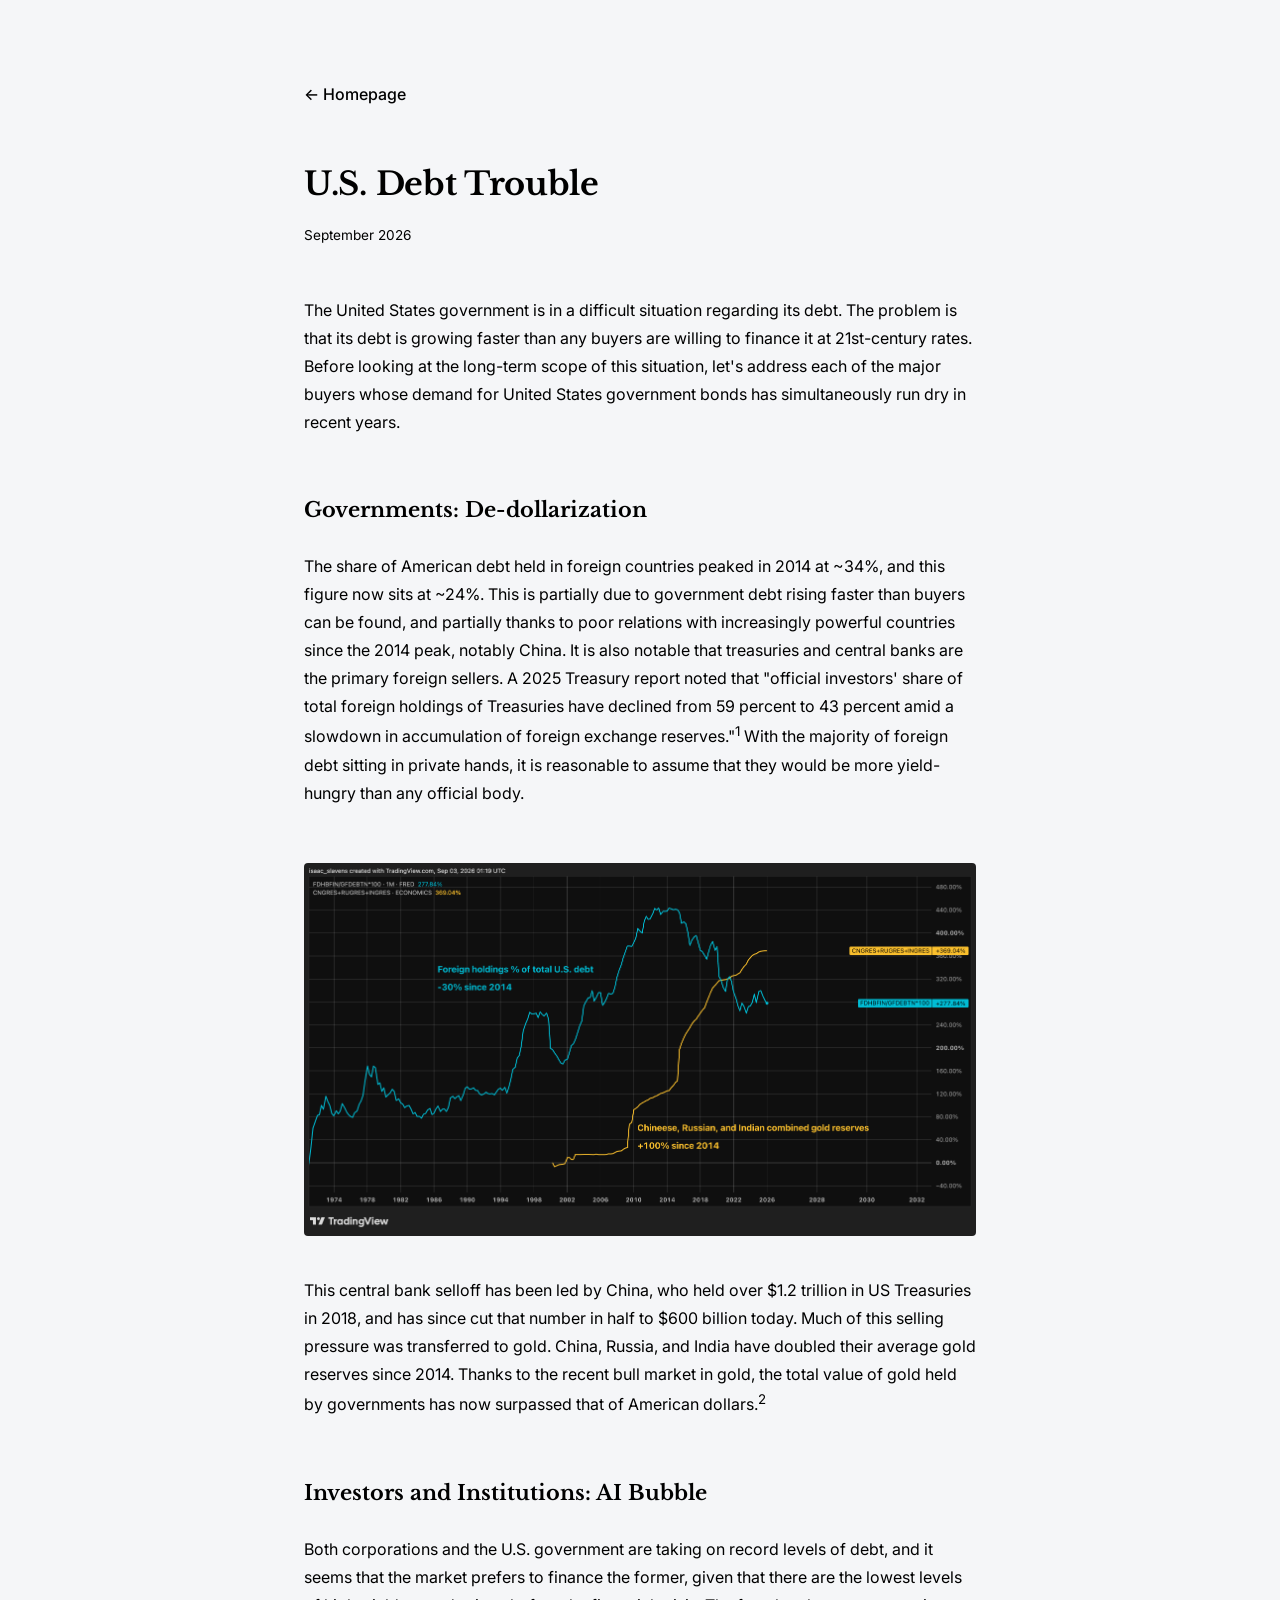
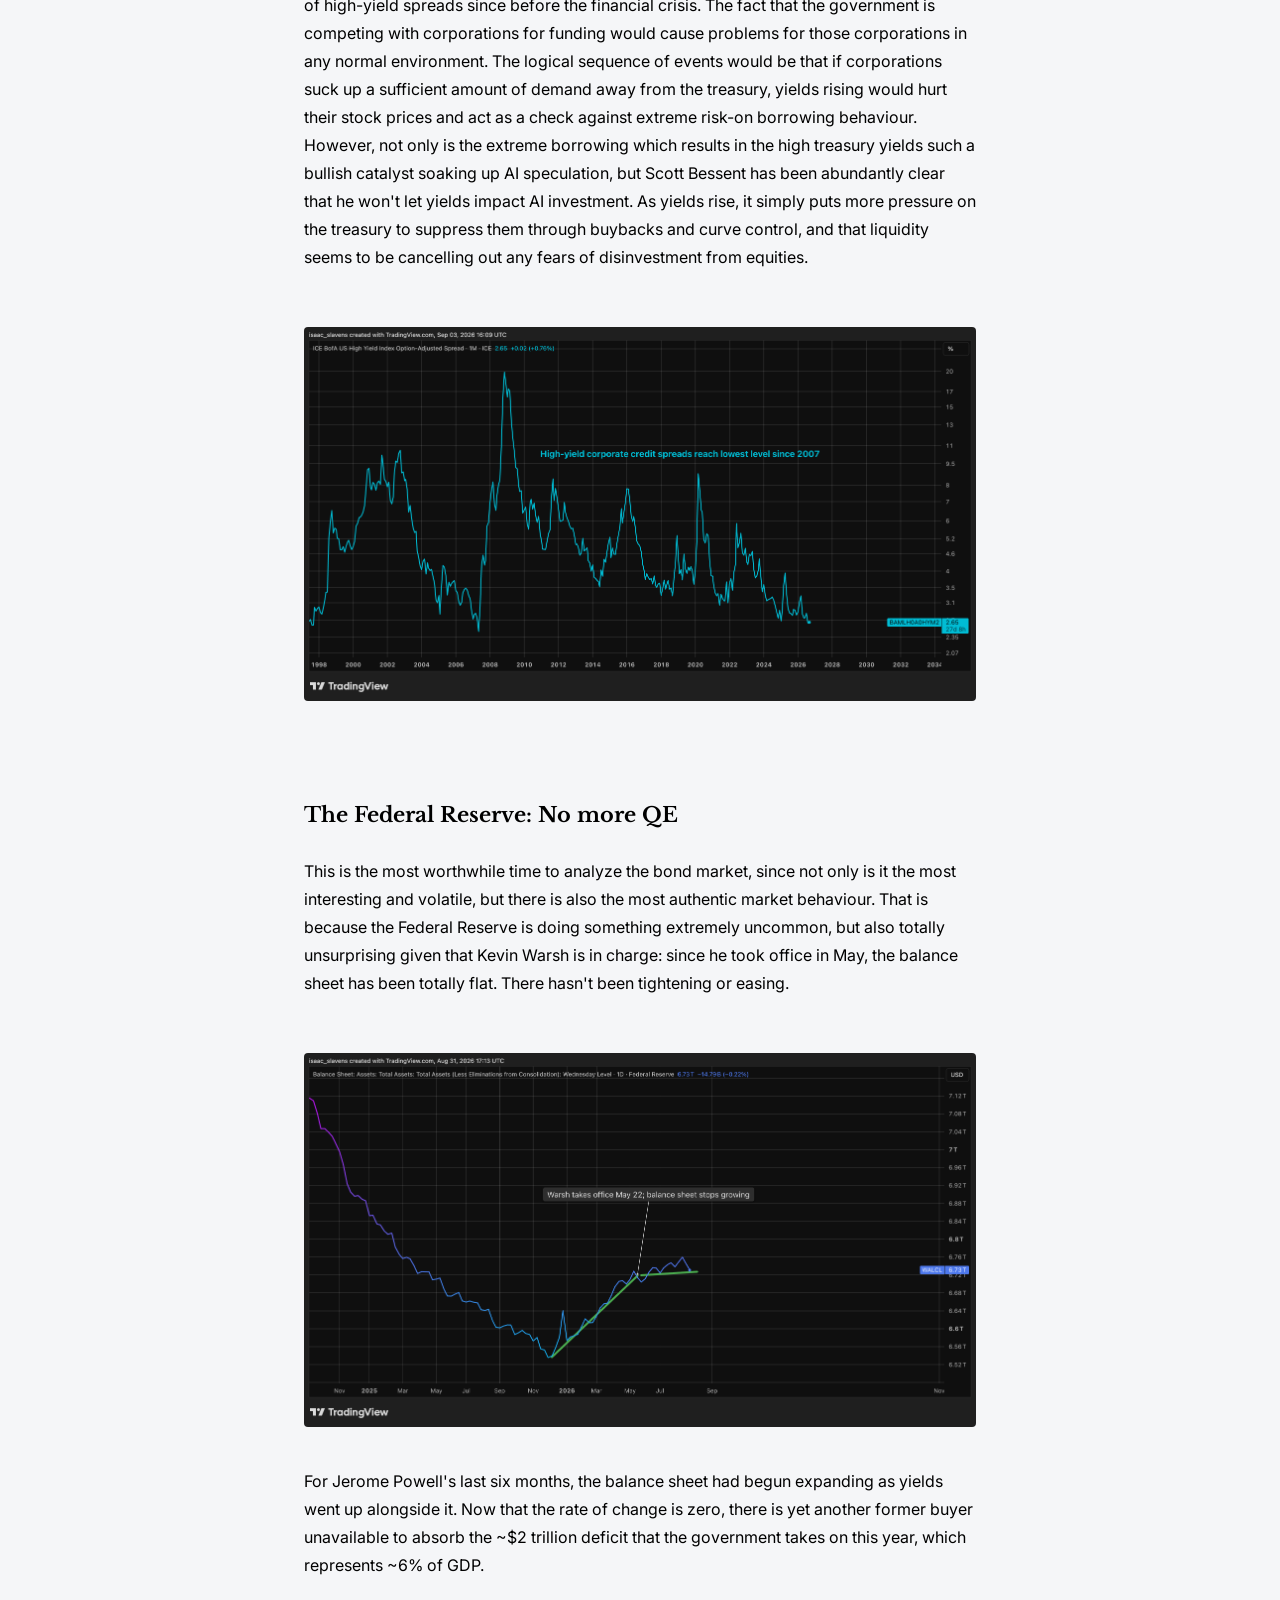
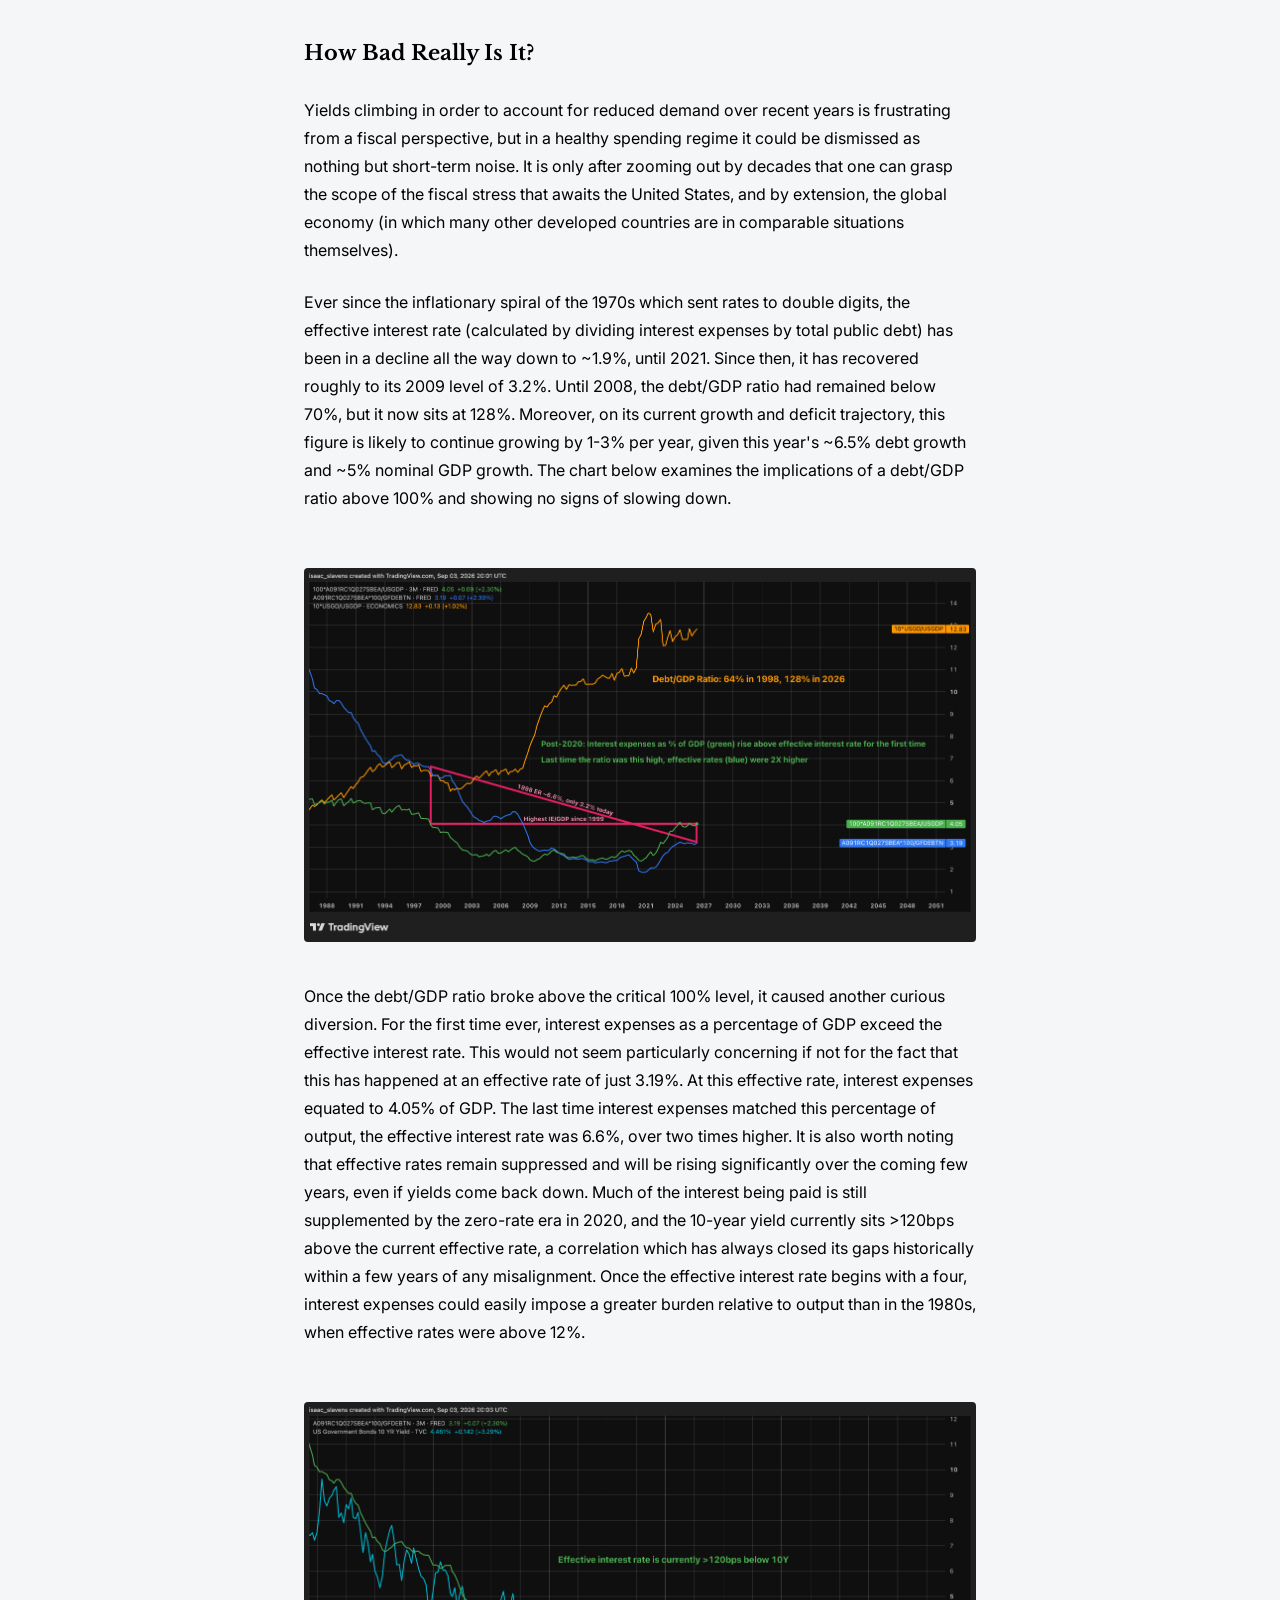
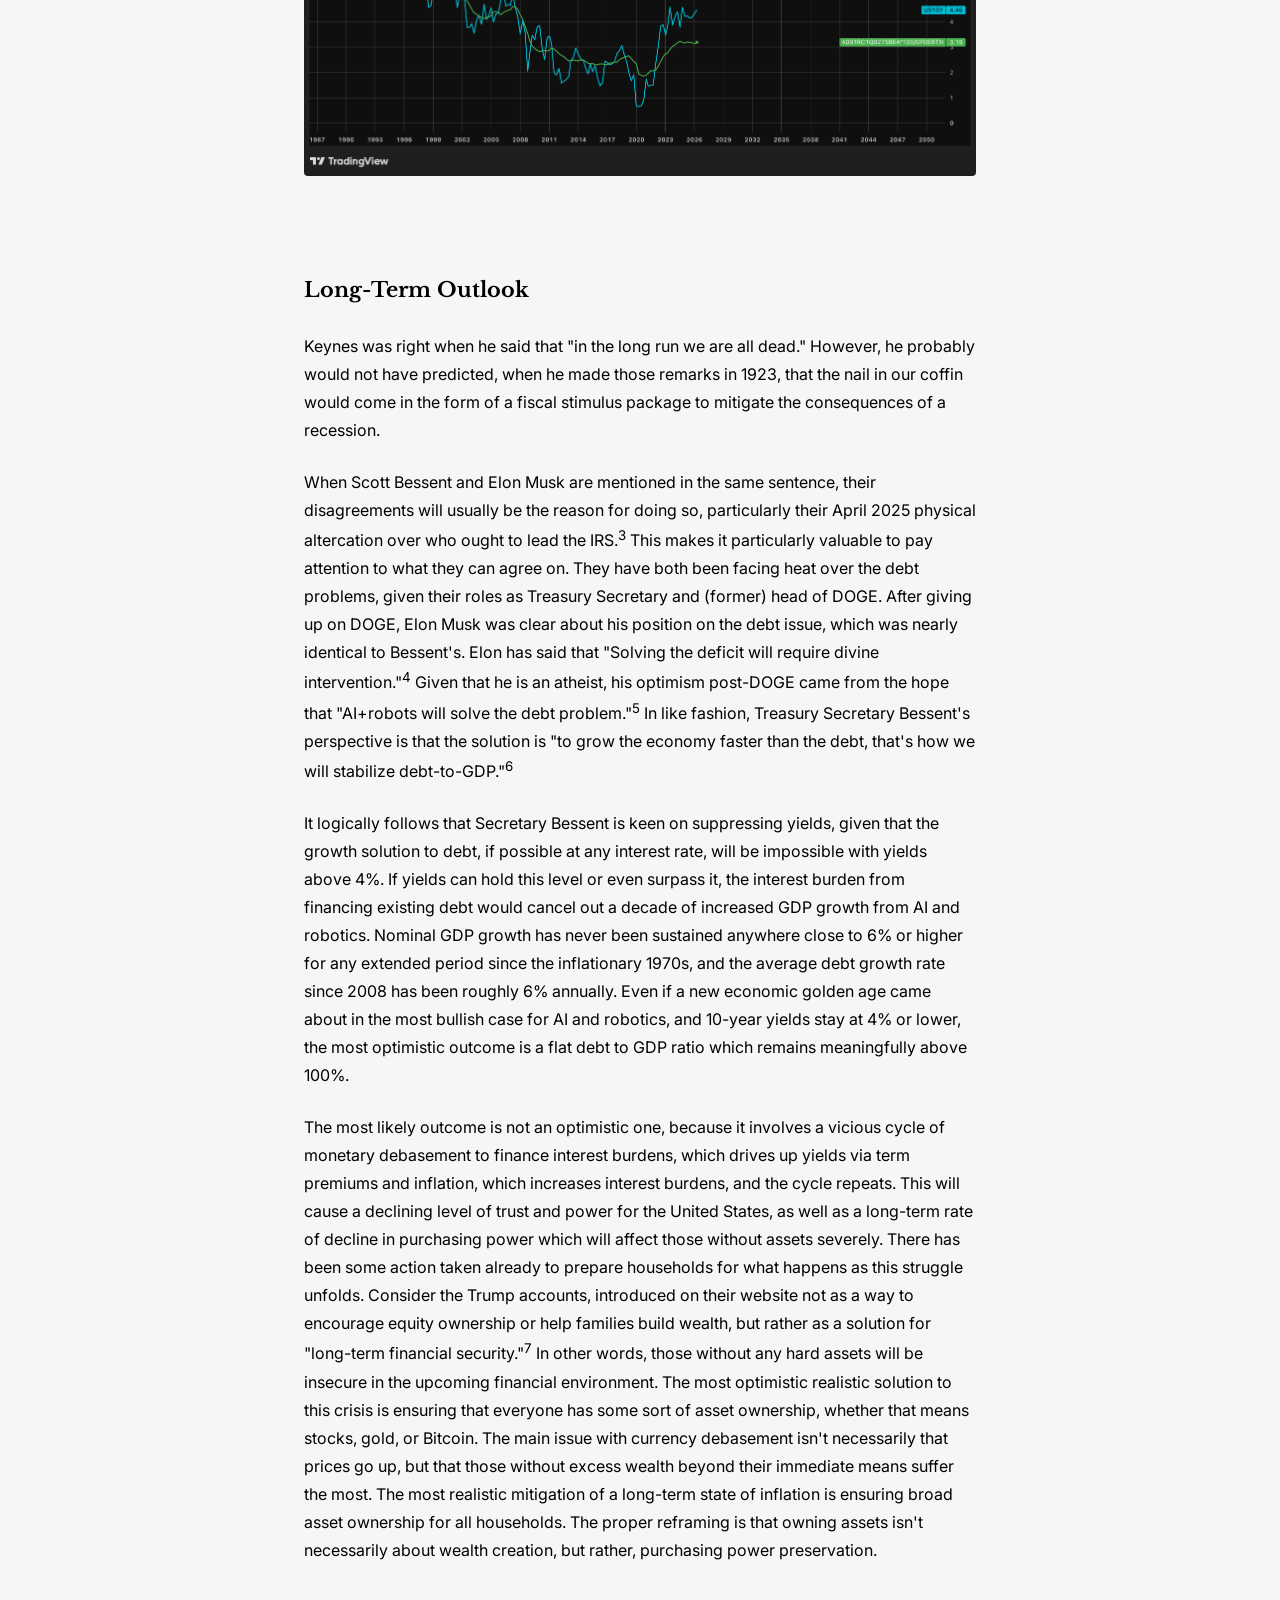
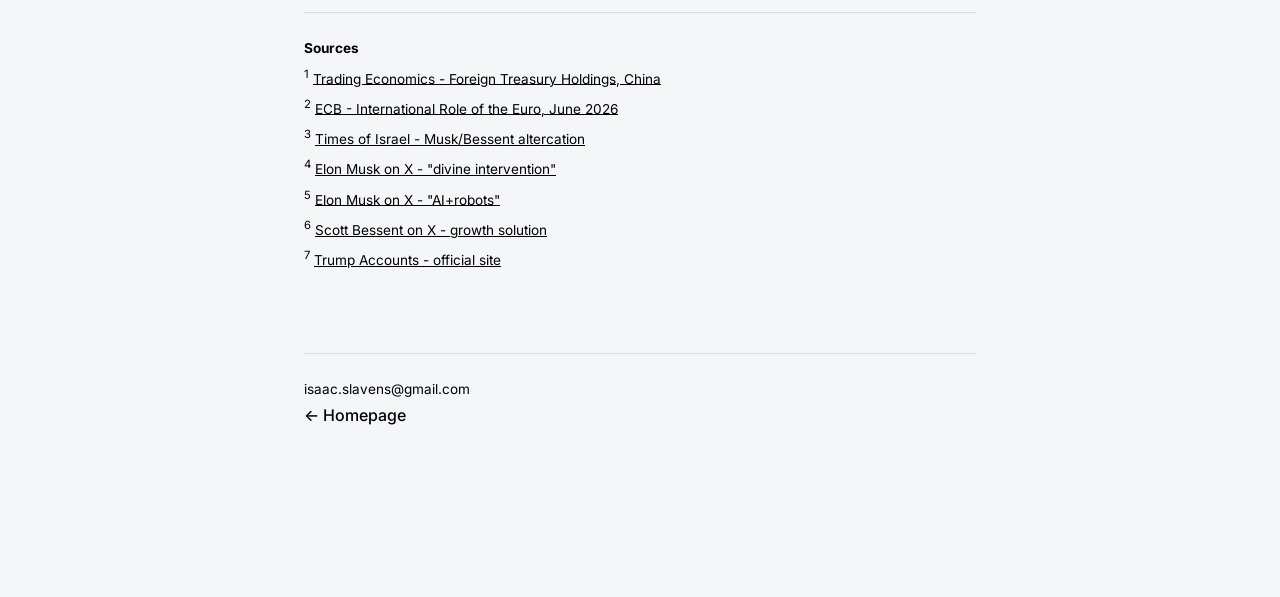
==== americandebt/index.html @ 1587a5c0 "Update index.html" ====
<!DOCTYPE html>
<html lang="en">
<head>
  <link rel="icon" href="data:image/svg+xml,<svg xmlns='http://www.w3.org/2000/svg' viewBox='0 0 100 100'><text y='.9em' font-size='90'>🟠</text></svg>">
  <meta charset="UTF-8">
  <meta name="viewport" content="width=device-width, initial-scale=1.0">
  <title>U.S. Debt Trouble - Isaac Slavens</title>
  <link rel="preconnect" href="https://fonts.googleapis.com">
  <link href="https://fonts.googleapis.com/css2?family=Libre+Baskerville:ital,wght@0,400;0,700;1,400&family=Inter:wght@400;500&display=swap" rel="stylesheet">
  <style>
    * {
      margin: 0;
      padding: 0;
      box-sizing: border-box;
    }

    body {
      font-family: 'Inter', sans-serif;
      background: #f5f6f8;
      color: #000000;
      line-height: 1.75;
      font-size: 16px;
    }

    .container {
      max-width: 720px;
      margin: 0 auto;
      padding: 80px 24px 120px;
    }

.back {
  font-size: 1rem;
  text-decoration: none;
  color: #000000;
  display: inline-block;
  margin-bottom: 48px;
  font-weight: 500;
  
    }

    .back:hover {
      color: #3d5a80;
    }

    h1 {
      font-family: 'Libre Baskerville', serif;
      font-size: 2rem;
      font-weight: 700;
      letter-spacing: -0.3px;
      margin-bottom: 12px;
    }

    .date {
      font-size: 0.85rem;
      margin-bottom: 48px;
    }

    h2 {
      font-family: 'Libre Baskerville', serif;
      font-size: 1.3rem;
      font-weight: 700;
      margin-top: 56px;
      margin-bottom: 24px;
    }

    .content p {
      margin-bottom: 24px;
      font-size: 1rem;
    }

    .content img {
      width: 100%;
      height: auto;
      border-radius: 4px;
      margin: 32px 0;
    }

    .sources {
      margin-top: 48px;
      padding-top: 24px;
      border-top: 1px solid #dcdce0;
      font-size: 0.85rem;
    }

    .sources p {
      margin-bottom: 4px;
    }

    .sources a {
      color: #000000;
      text-decoration: underline;
      word-break: break-all;
    }

    .sources a:hover {
      color: #3d5a80;
    }

    footer {
      margin-top: 80px;
      padding-top: 24px;
      border-top: 1px solid #dcdce0;
      font-size: 0.85rem;
    }

    @media (max-width: 640px) {
      h1 {
        font-size: 1.6rem;
      }
    }
  </style>
</head>
<body>
  <div class="container">

<a href="../" class="back">&larr; Homepage</a>
    
    <h1>U.S. Debt Trouble</h1>
    <p class="date">September 2026</p>

    <div class="content">

      <p>
        The United States government is in a difficult situation regarding its debt. The problem is that its debt is growing faster than any buyers are willing to finance it at 21st-century rates. Before looking at the long-term scope of this situation, let's address each of the major buyers whose demand for United States government bonds has simultaneously run dry in recent years.
      </p>

      <h2>Governments: De-dollarization</h2>

      <p>
        The share of American debt held in foreign countries peaked in 2014 at ~34%, and this figure now sits at ~24%. This is partially due to government debt rising faster than buyers can be found, and partially thanks to poor relations with increasingly powerful countries since the 2014 peak, notably China. It is also notable that treasuries and central banks are the primary foreign sellers. A 2025 Treasury report noted that "official investors' share of total foreign holdings of Treasuries have declined from 59 percent to 43 percent amid a slowdown in accumulation of foreign exchange reserves."<sup>1</sup> With the majority of foreign debt sitting in private hands, it is reasonable to assume that they would be more yield-hungry than any official body.
      </p>

      <img src="foreign.png" alt="Foreign holdings of U.S. Treasury securities">

      <p>
        This central bank selloff has been led by China, who held over $1.2 trillion in US Treasuries in 2018, and has since cut that number in half to $600 billion today. Much of this selling pressure was transferred to gold. China, Russia, and India have doubled their average gold reserves since 2014. Thanks to the recent bull market in gold, the total value of gold held by governments has now surpassed that of American dollars.<sup>2</sup>
      </p>

      <h2>Investors and Institutions: AI Bubble</h2>

      <p>
        Both corporations and the U.S. government are taking on record levels of debt, and it seems that the market prefers to finance the former, given that there are the lowest levels of high-yield spreads since before the financial crisis. The fact that the government is competing with corporations for funding would cause problems for those corporations in any normal environment. The logical sequence of events would be that if corporations suck up a sufficient amount of demand away from the treasury, yields rising would hurt their stock prices and act as a check against extreme risk-on borrowing behaviour. However, not only is the extreme borrowing which results in the high treasury yields such a bullish catalyst soaking up AI speculation, but Scott Bessent has been abundantly clear that he won't let yields impact AI investment. As yields rise, it simply puts more pressure on the treasury to suppress them through buybacks and curve control, and that liquidity seems to be cancelling out any fears of disinvestment from equities.
      </p>

      <img src="spreads.png" alt="High-yield credit spreads">

      <h2>The Federal Reserve: No more QE</h2>

      <p>
        This is the most worthwhile time to analyze the bond market, since not only is it the most interesting and volatile, but there is also the most authentic market behaviour. That is because the Federal Reserve is doing something extremely uncommon, but also totally unsurprising given that Kevin Warsh is in charge: since he took office in May, the balance sheet has been totally flat. There hasn't been tightening or easing.
      </p>

      <img src="balance_sheet.png" alt="Federal Reserve balance sheet">

      <p>
        For Jerome Powell's last six months, the balance sheet had begun expanding as yields went up alongside it. Now that the rate of change is zero, there is yet another former buyer unavailable to absorb the ~$2 trillion deficit that the government takes on this year, which represents ~6% of GDP.
      </p>

      <h2>How Bad Really Is It?</h2>

      <p>
        Yields climbing in order to account for reduced demand over recent years is frustrating from a fiscal perspective, but in a healthy spending regime it could be dismissed as nothing but short-term noise. It is only after zooming out by decades that one can grasp the scope of the fiscal stress that awaits the United States, and by extension, the global economy (in which many other developed countries are in comparable situations themselves).
      </p>

      <p>
        Ever since the inflationary spiral of the 1970s which sent rates to double digits, the effective interest rate (calculated by dividing interest expenses by total public debt) has been in a decline all the way down to ~1.9%, until 2021. Since then, it has recovered roughly to its 2009 level of 3.2%. Until 2008, the debt/GDP ratio had remained below 70%, but it now sits at 128%. Moreover, on its current growth and deficit trajectory, this figure is likely to continue growing by 1-3% per year, given this year's ~6.5% debt growth and ~5% nominal GDP growth. The chart below examines the implications of a debt/GDP ratio above 100% and showing no signs of slowing down.
      </p>

      <img src="major1.png" alt="Debt-to-GDP ratio and interest expense dynamics">

      <p>
        Once the debt/GDP ratio broke above the critical 100% level, it caused another curious diversion. For the first time ever, interest expenses as a percentage of GDP exceed the effective interest rate. This would not seem particularly concerning if not for the fact that this has happened at an effective rate of just 3.19%. At this effective rate, interest expenses equated to 4.05% of GDP. The last time interest expenses matched this percentage of output, the effective interest rate was 6.6%, over two times higher. It is also worth noting that effective rates remain suppressed and will be rising significantly over the coming few years, even if yields come back down. Much of the interest being paid is still supplemented by the zero-rate era in 2020, and the 10-year yield currently sits >120bps above the current effective rate, a correlation which has always closed its gaps historically within a few years of any misalignment. Once the effective interest rate begins with a four, interest expenses could easily impose a greater burden relative to output than in the 1980s, when effective rates were above 12%.
      </p>

      <img src="10y.png" alt="10-year yield vs effective interest rate">

      <h2>Long-Term Outlook</h2>

      <p>
        Keynes was right when he said that "in the long run we are all dead." However, he probably would not have predicted, when he made those remarks in 1923, that the nail in our coffin would come in the form of a fiscal stimulus package to mitigate the consequences of a recession.
      </p>

      <p>
        When Scott Bessent and Elon Musk are mentioned in the same sentence, their disagreements will usually be the reason for doing so, particularly their April 2025 physical altercation over who ought to lead the IRS.<sup>3</sup> This makes it particularly valuable to pay attention to what they can agree on. They have both been facing heat over the debt problems, given their roles as Treasury Secretary and (former) head of DOGE. After giving up on DOGE, Elon Musk was clear about his position on the debt issue, which was nearly identical to Bessent's. Elon has said that "Solving the deficit will require divine intervention."<sup>4</sup> Given that he is an atheist, his optimism post-DOGE came from the hope that "AI+robots will solve the debt problem."<sup>5</sup> In like fashion, Treasury Secretary Bessent's perspective is that the solution is "to grow the economy faster than the debt, that's how we will stabilize debt-to-GDP."<sup>6</sup>
      </p>

      <p>
        It logically follows that Secretary Bessent is keen on suppressing yields, given that the growth solution to debt, if possible at any interest rate, will be impossible with yields above 4%. If yields can hold this level or even surpass it, the interest burden from financing existing debt would cancel out a decade of increased GDP growth from AI and robotics. Nominal GDP growth has never been sustained anywhere close to 6% or higher for any extended period since the inflationary 1970s, and the average debt growth rate since 2008 has been roughly 6% annually. Even if a new economic golden age came about in the most bullish case for AI and robotics, and 10-year yields stay at 4% or lower, the most optimistic outcome is a flat debt to GDP ratio which remains meaningfully above 100%.
      </p>

      <p>
        The most likely outcome is not an optimistic one, because it involves a vicious cycle of monetary debasement to finance interest burdens, which drives up yields via term premiums and inflation, which increases interest burdens, and the cycle repeats. This will cause a declining level of trust and power for the United States, as well as a long-term rate of decline in purchasing power which will affect those without assets severely. There has been some action taken already to prepare households for what happens as this struggle unfolds. Consider the Trump accounts, introduced on their website not as a way to encourage equity ownership or help families build wealth, but rather as a solution for "long-term financial security."<sup>7</sup> In other words, those without any hard assets will be insecure in the upcoming financial environment. The most optimistic realistic solution to this crisis is ensuring that everyone has some sort of asset ownership, whether that means stocks, gold, or Bitcoin. The main issue with currency debasement isn't necessarily that prices go up, but that those without excess wealth beyond their immediate means suffer the most. The most realistic mitigation of a long-term state of inflation is ensuring broad asset ownership for all households. The proper reframing is that owning assets isn't necessarily about wealth creation, but rather, purchasing power preservation.
      </p>

    </div>

    <div class="sources">
      <p><strong>Sources</strong></p>
      <p><sup>1</sup> <a target="_blank" href="https://tradingeconomics.com/united-states/foreign-treasury-holdings-china">Trading Economics - Foreign Treasury Holdings, China</a></p>
      <p><sup>2</sup> <a target="_blank" href="https://www.ecb.europa.eu/press/other-publications/ire/html/ecb.ire202606.en.html">ECB - International Role of the Euro, June 2026</a></p>
      <p><sup>3</sup> <a target="_blank" href="https://www.timesofisrael.com/musk-brawled-with-us-treasury-secretary-shoved-him-like-a-rugby-player-report/">Times of Israel - Musk/Bessent altercation</a></p>
      <p><sup>4</sup> <a target="_blank" href="https://x.com/elonmusk/status/1931426856634605978">Elon Musk on X - "divine intervention"</a></p>
      <p><sup>5</sup> <a target="_blank" href="https://x.com/elonmusk/status/2094131100188561508">Elon Musk on X - "AI+robots"</a></p>
      <p><sup>6</sup> <a target="_blank" href="https://x.com/SecScottBessent/status/1924110227168690298">Scott Bessent on X - growth solution</a></p>
      <p><sup>7</sup> <a target="_blank" href="https://trumpaccounts.gov/">Trump Accounts - official site</a></p>
    </div>


    <footer>
      isaac.slavens@gmail.com
            </p>
                  <a href="../" class="back">&larr; Homepage</a>
    </footer>
    


  </div>
</body>
</html>
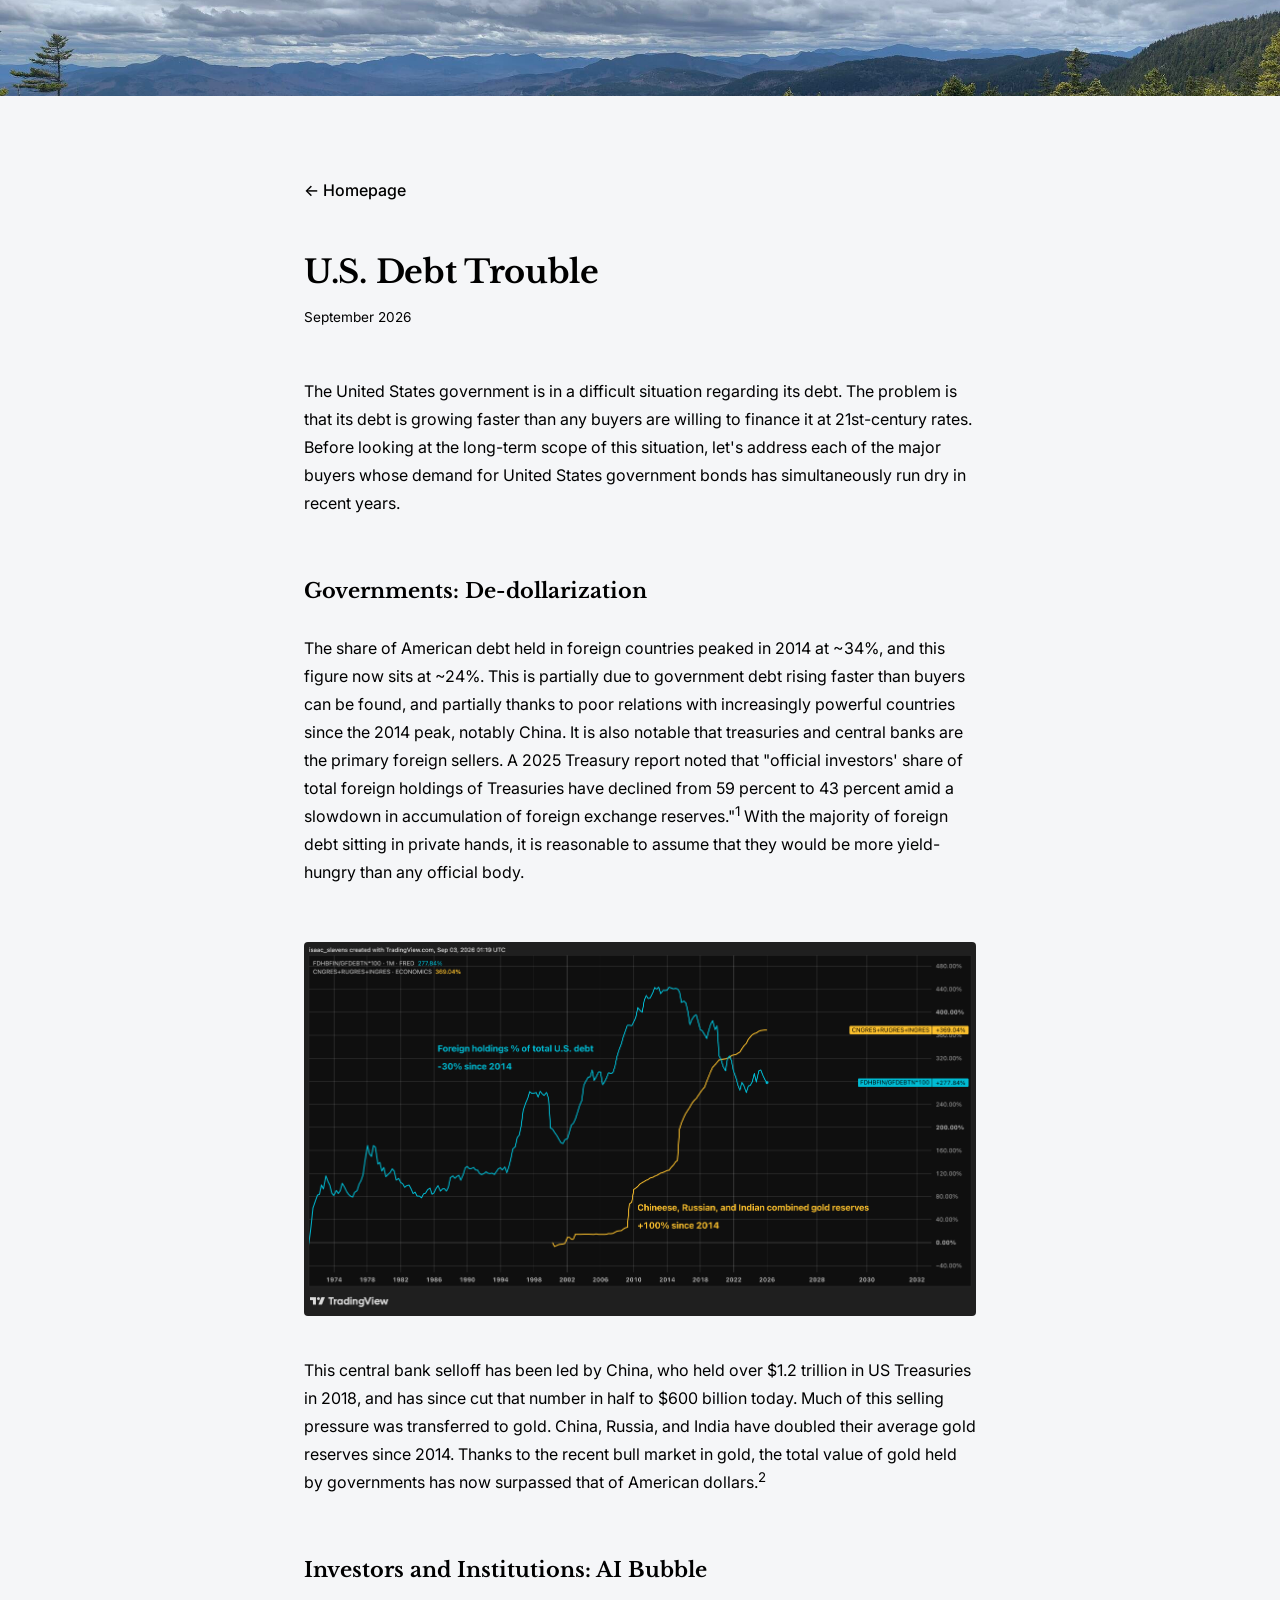
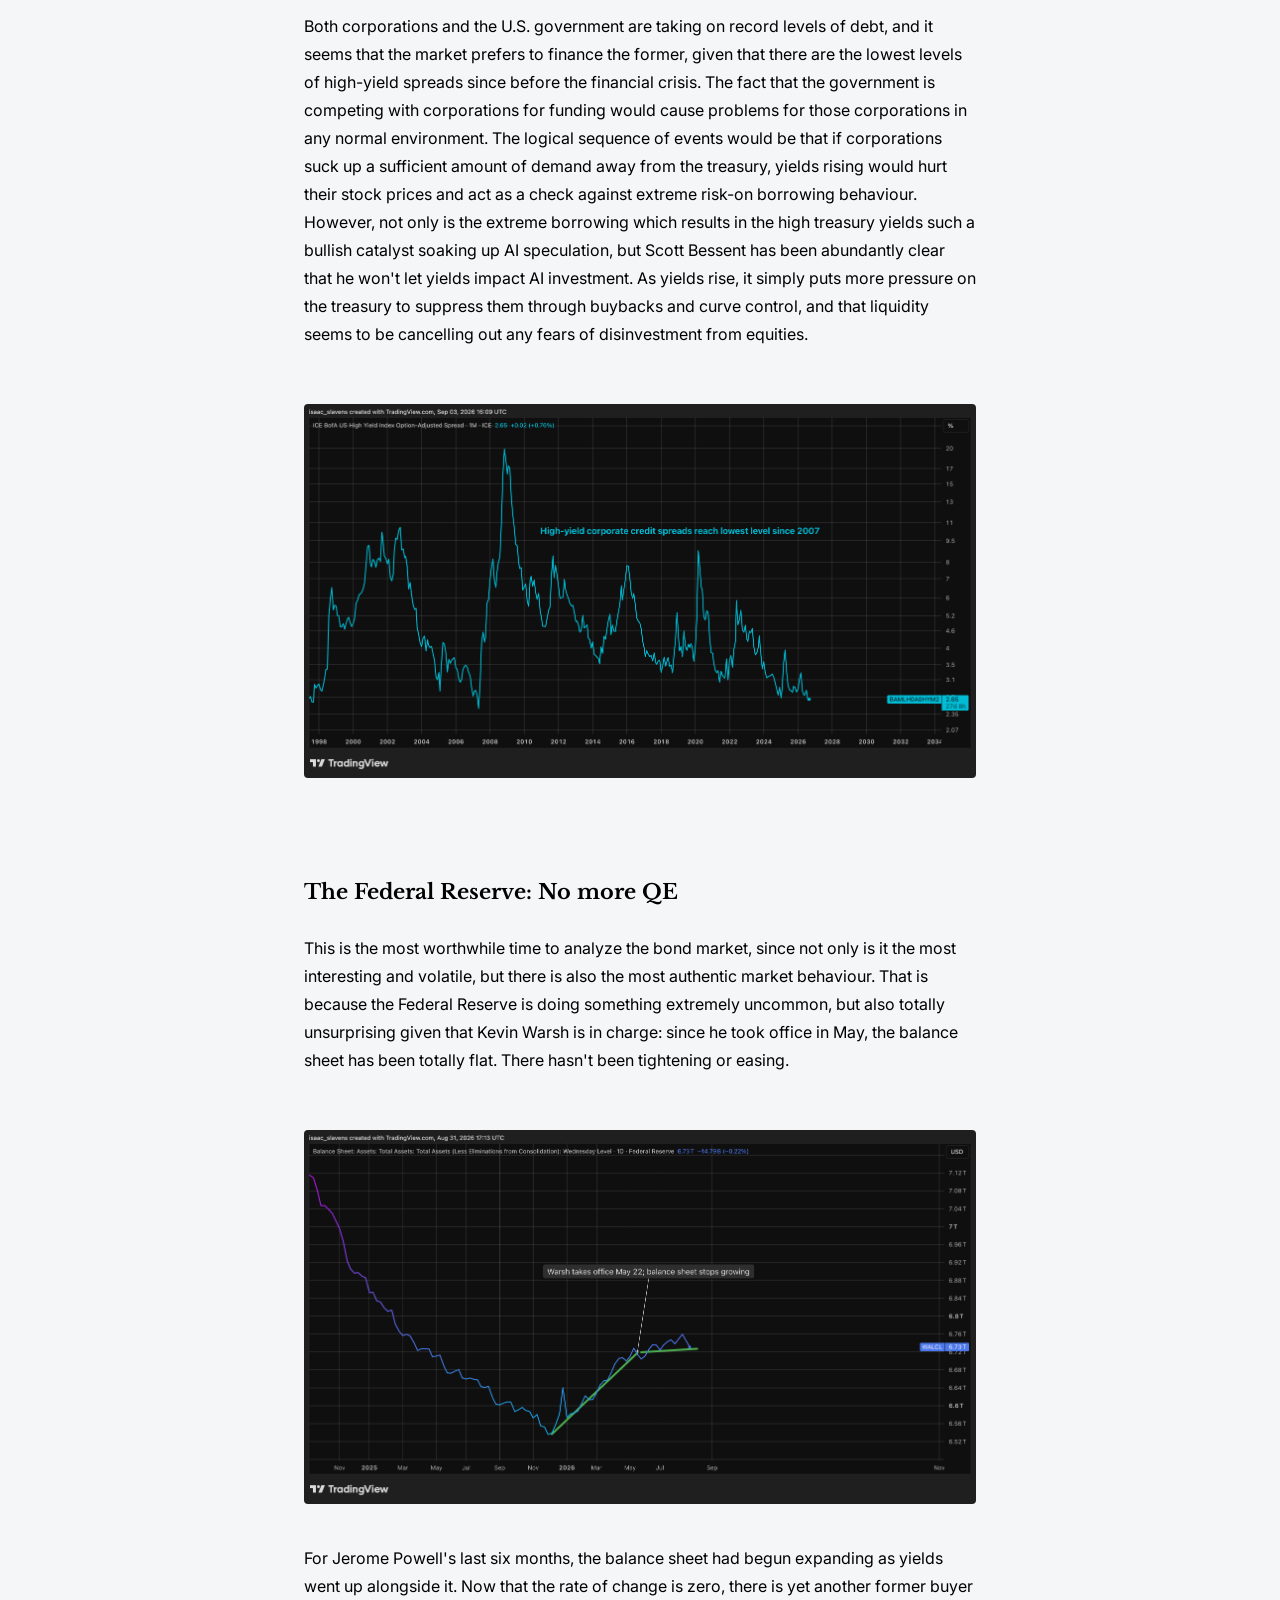
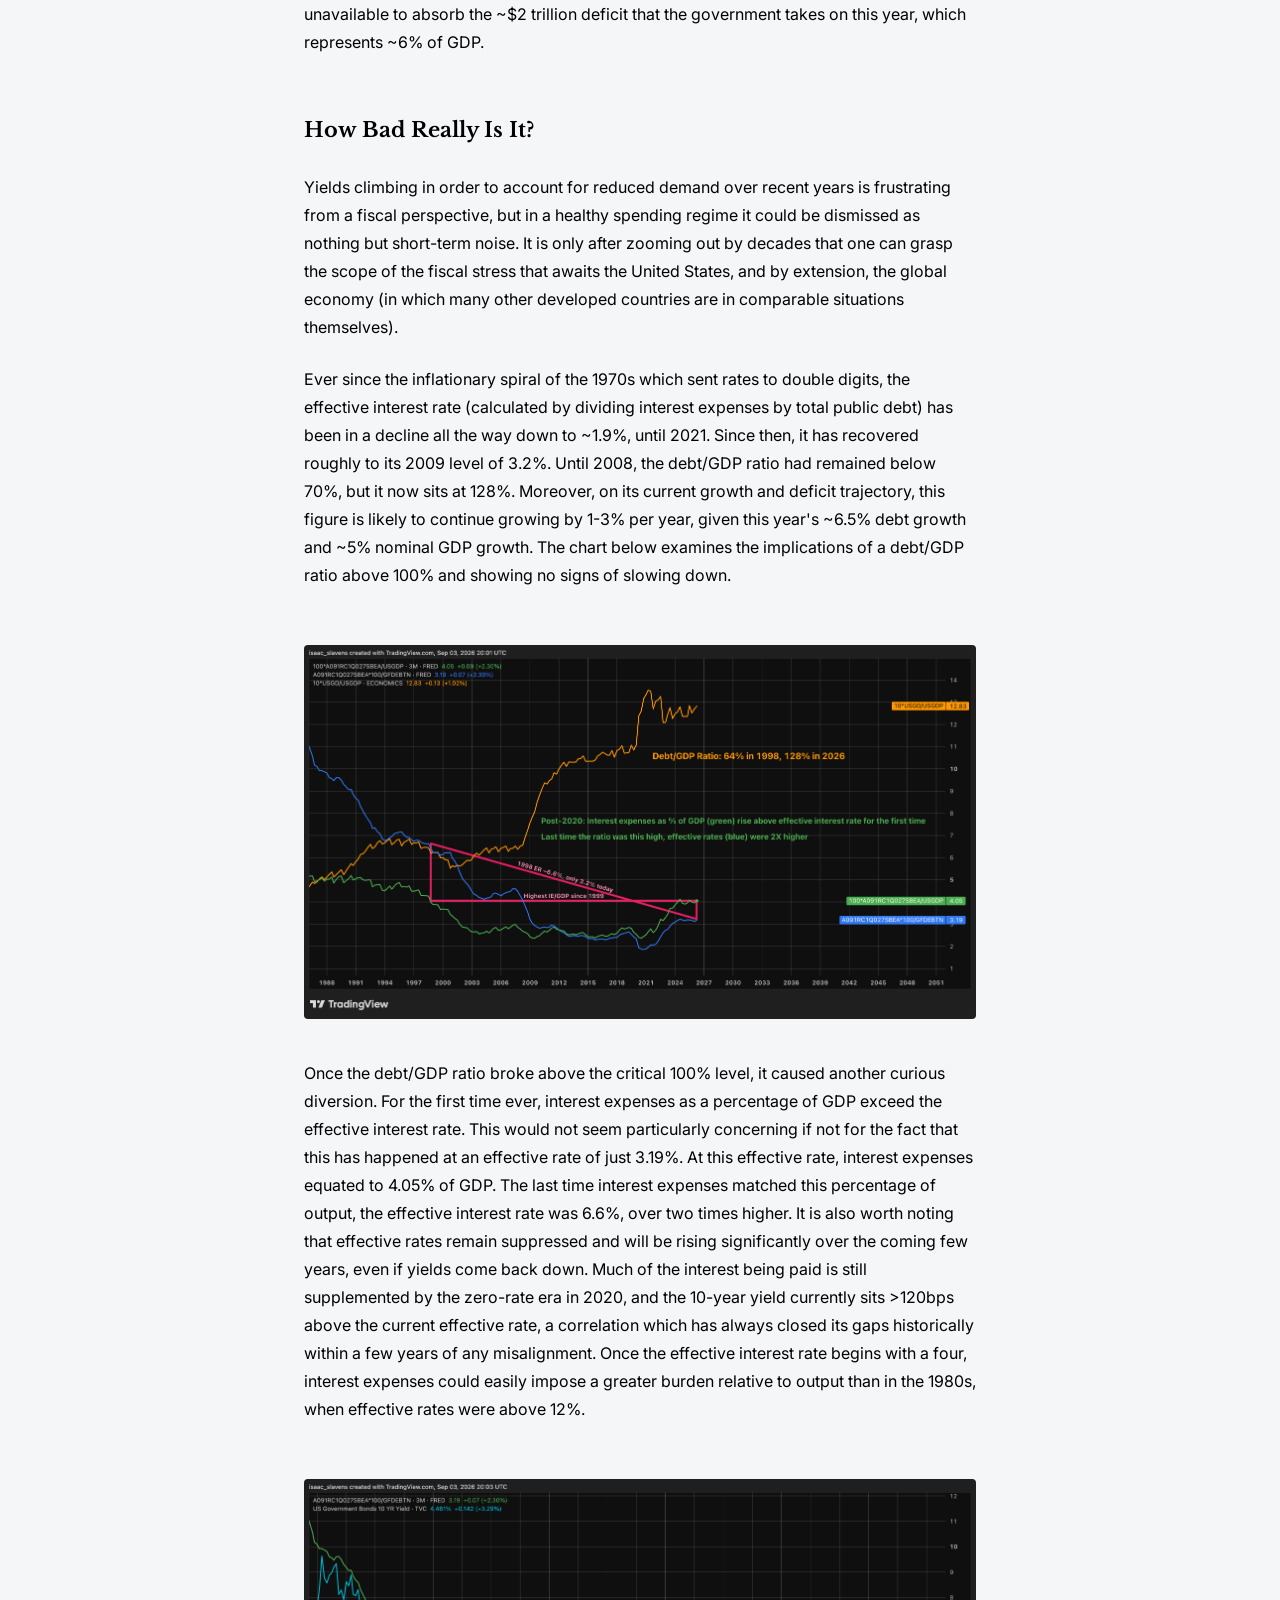
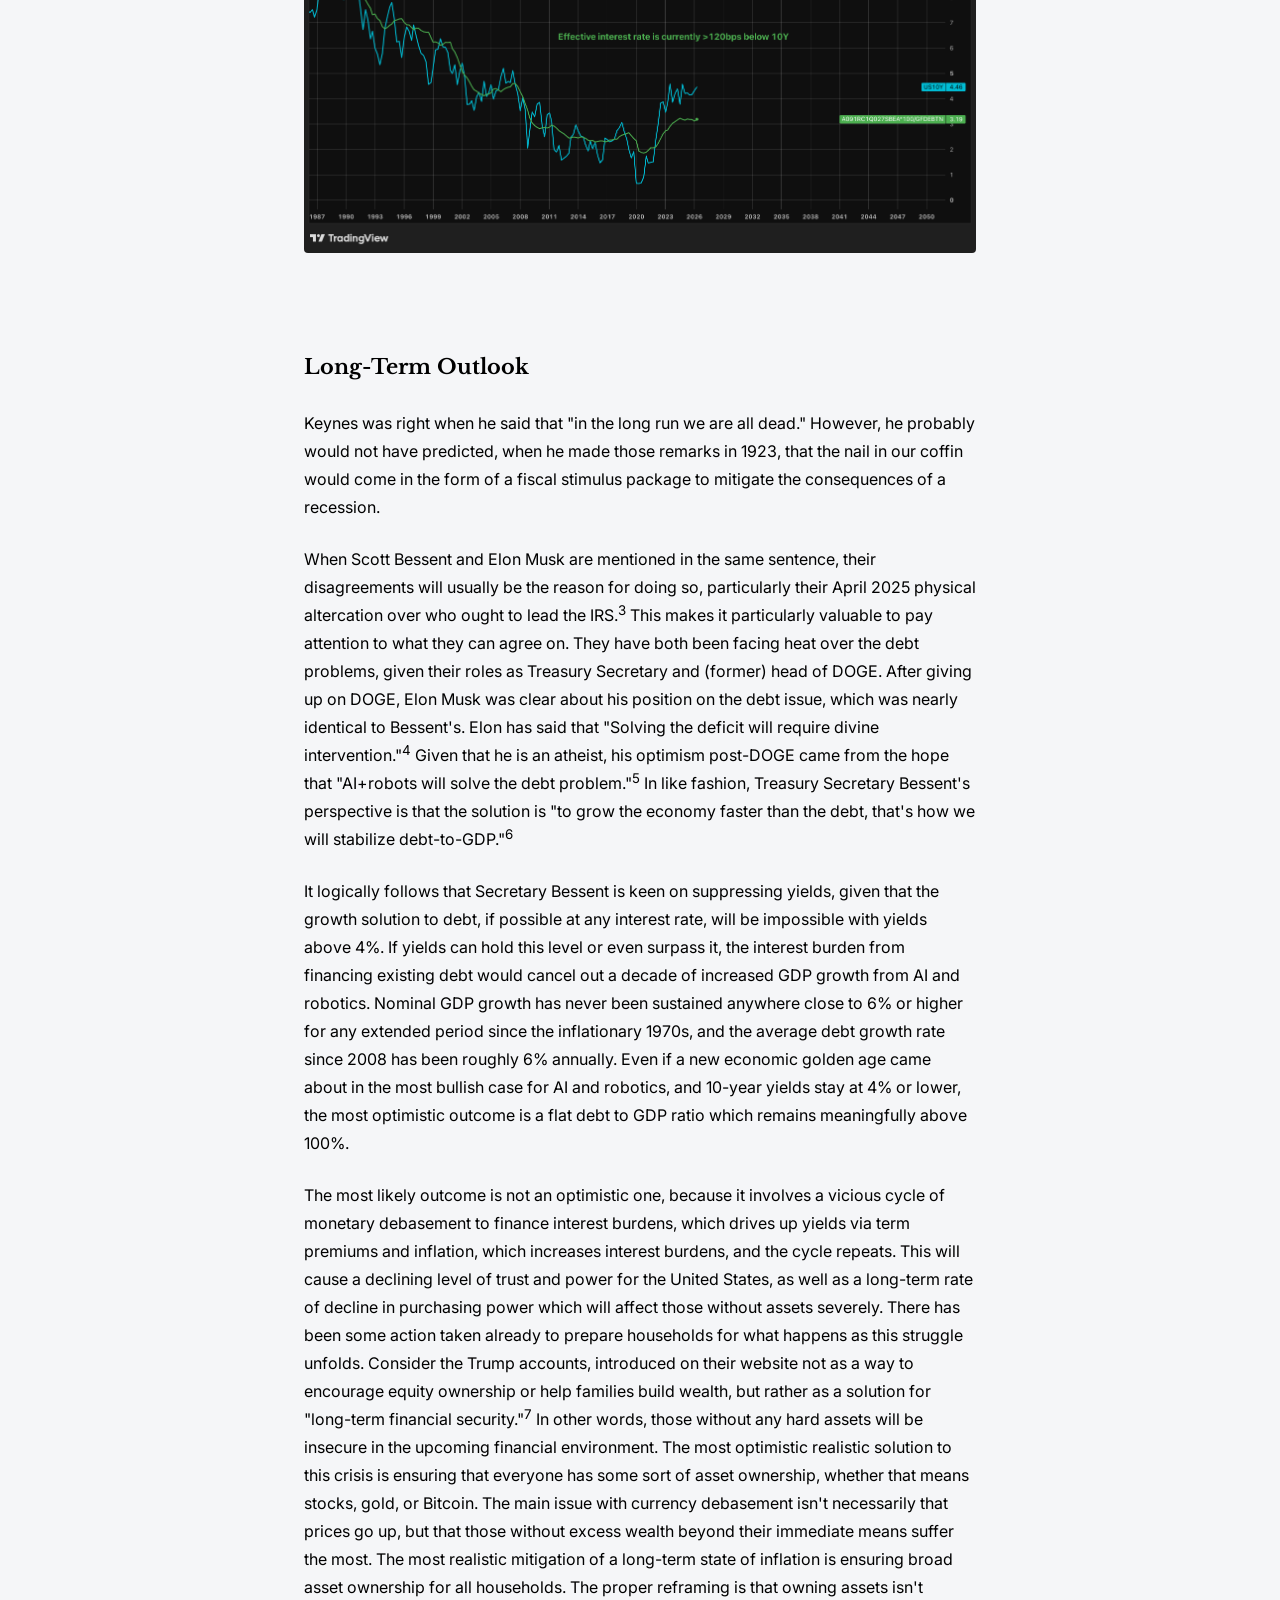
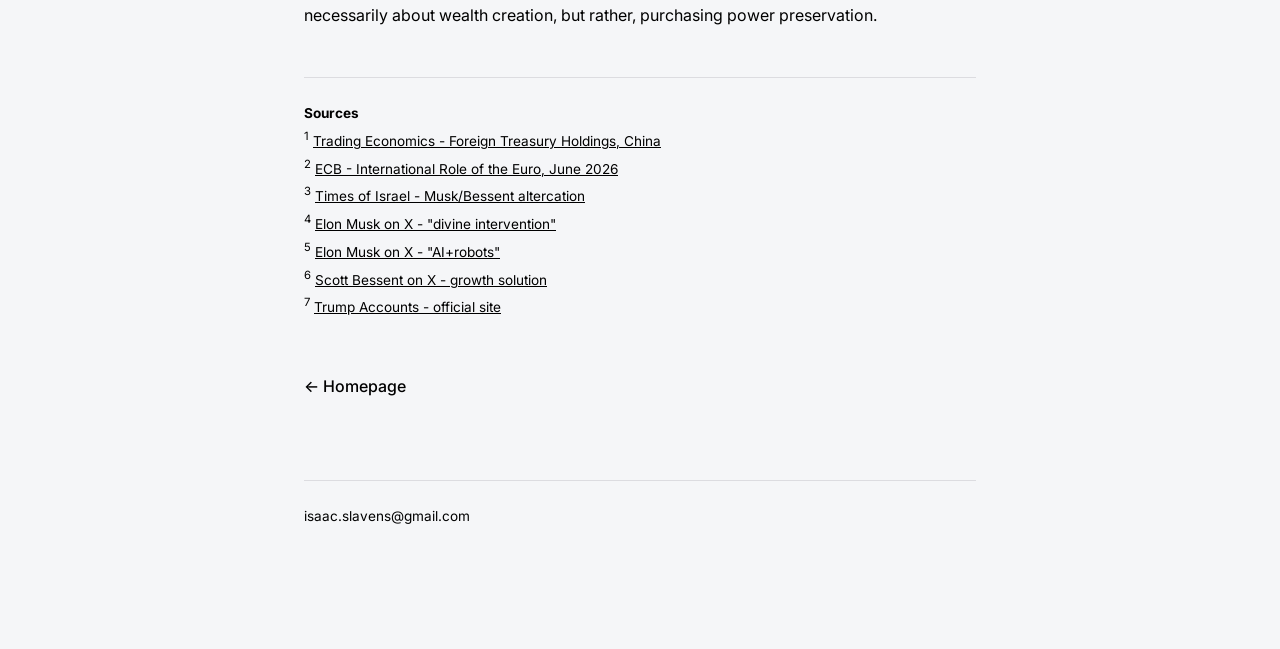
==== commit 58f8541a: "Site cleanup: shared article styles, smaller images, link previews, footnote links - Move duplicated" ====
--- a/americandebt/index.html
+++ b/americandebt/index.html
@@ -5,112 +5,21 @@
   <meta charset="UTF-8">
   <meta name="viewport" content="width=device-width, initial-scale=1.0">
   <title>U.S. Debt Trouble - Isaac Slavens</title>
+  <meta name="description" content="The United States government is in a difficult situation regarding its debt. The problem is that its debt is growing faster than any buyers are willing to finance it at 21st-century rates.">
+  <meta property="og:type" content="article">
+  <meta property="og:site_name" content="Isaac Slavens">
+  <meta property="og:title" content="U.S. Debt Trouble">
+  <meta property="og:description" content="The United States government is in a difficult situation regarding its debt. The problem is that its debt is growing faster than any buyers are willing to finance it at 21st-century rates.">
+  <meta property="og:url" content="https://isaacslavens.com/americandebt/">
+  <meta property="og:image" content="https://isaacslavens.com/americandebt/foreign.png">
+  <meta name="twitter:card" content="summary_large_image">
   <link rel="preconnect" href="https://fonts.googleapis.com">
+  <link rel="preconnect" href="https://fonts.gstatic.com" crossorigin>
   <link href="https://fonts.googleapis.com/css2?family=Libre+Baskerville:ital,wght@0,400;0,700;1,400&family=Inter:wght@400;500&display=swap" rel="stylesheet">
-  <style>
-    * {
-      margin: 0;
-      padding: 0;
-      box-sizing: border-box;
-    }
-
-    body {
-      font-family: 'Inter', sans-serif;
-      background: #f5f6f8;
-      color: #000000;
-      line-height: 1.75;
-      font-size: 16px;
-    }
-
-    .container {
-      max-width: 720px;
-      margin: 0 auto;
-      padding: 80px 24px 120px;
-    }
-
-.back {
-  font-size: 1rem;
-  text-decoration: none;
-  color: #000000;
-  display: inline-block;
-  margin-bottom: 48px;
-  font-weight: 500;
-  
-    }
-
-    .back:hover {
-      color: #3d5a80;
-    }
-
-    h1 {
-      font-family: 'Libre Baskerville', serif;
-      font-size: 2rem;
-      font-weight: 700;
-      letter-spacing: -0.3px;
-      margin-bottom: 12px;
-    }
-
-    .date {
-      font-size: 0.85rem;
-      margin-bottom: 48px;
-    }
-
-    h2 {
-      font-family: 'Libre Baskerville', serif;
-      font-size: 1.3rem;
-      font-weight: 700;
-      margin-top: 56px;
-      margin-bottom: 24px;
-    }
-
-    .content p {
-      margin-bottom: 24px;
-      font-size: 1rem;
-    }
-
-    .content img {
-      width: 100%;
-      height: auto;
-      border-radius: 4px;
-      margin: 32px 0;
-    }
-
-    .sources {
-      margin-top: 48px;
-      padding-top: 24px;
-      border-top: 1px solid #dcdce0;
-      font-size: 0.85rem;
-    }
-
-    .sources p {
-      margin-bottom: 4px;
-    }
-
-    .sources a {
-      color: #000000;
-      text-decoration: underline;
-      word-break: break-all;
-    }
-
-    .sources a:hover {
-      color: #3d5a80;
-    }
-
-    footer {
-      margin-top: 80px;
-      padding-top: 24px;
-      border-top: 1px solid #dcdce0;
-      font-size: 0.85rem;
-    }
-
-    @media (max-width: 640px) {
-      h1 {
-        font-size: 1.6rem;
-      }
-    }
-  </style>
+  <link rel="stylesheet" href="../article.css">
 </head>
 <body>
+  <img src="../header.jpg" class="header-strip" alt="">
   <div class="container">
 
 <a href="../" class="back">&larr; Homepage</a>
@@ -127,13 +36,13 @@
       <h2>Governments: De-dollarization</h2>
 
       <p>
-        The share of American debt held in foreign countries peaked in 2014 at ~34%, and this figure now sits at ~24%. This is partially due to government debt rising faster than buyers can be found, and partially thanks to poor relations with increasingly powerful countries since the 2014 peak, notably China. It is also notable that treasuries and central banks are the primary foreign sellers. A 2025 Treasury report noted that "official investors' share of total foreign holdings of Treasuries have declined from 59 percent to 43 percent amid a slowdown in accumulation of foreign exchange reserves."<sup>1</sup> With the majority of foreign debt sitting in private hands, it is reasonable to assume that they would be more yield-hungry than any official body.
+        The share of American debt held in foreign countries peaked in 2014 at ~34%, and this figure now sits at ~24%. This is partially due to government debt rising faster than buyers can be found, and partially thanks to poor relations with increasingly powerful countries since the 2014 peak, notably China. It is also notable that treasuries and central banks are the primary foreign sellers. A 2025 Treasury report noted that "official investors' share of total foreign holdings of Treasuries have declined from 59 percent to 43 percent amid a slowdown in accumulation of foreign exchange reserves."<sup><a href="#source-1" id="ref-1">1</a></sup> With the majority of foreign debt sitting in private hands, it is reasonable to assume that they would be more yield-hungry than any official body.
       </p>
 
-      <img src="foreign.png" alt="Foreign holdings of U.S. Treasury securities">
+      <img width="2710" height="1508" loading="lazy" decoding="async" src="foreign.png" alt="Foreign holdings of U.S. Treasury securities">
 
       <p>
-        This central bank selloff has been led by China, who held over $1.2 trillion in US Treasuries in 2018, and has since cut that number in half to $600 billion today. Much of this selling pressure was transferred to gold. China, Russia, and India have doubled their average gold reserves since 2014. Thanks to the recent bull market in gold, the total value of gold held by governments has now surpassed that of American dollars.<sup>2</sup>
+        This central bank selloff has been led by China, who held over $1.2 trillion in US Treasuries in 2018, and has since cut that number in half to $600 billion today. Much of this selling pressure was transferred to gold. China, Russia, and India have doubled their average gold reserves since 2014. Thanks to the recent bull market in gold, the total value of gold held by governments has now surpassed that of American dollars.<sup><a href="#source-2" id="ref-2">2</a></sup>
       </p>
 
       <h2>Investors and Institutions: AI Bubble</h2>
@@ -142,7 +51,7 @@
         Both corporations and the U.S. government are taking on record levels of debt, and it seems that the market prefers to finance the former, given that there are the lowest levels of high-yield spreads since before the financial crisis. The fact that the government is competing with corporations for funding would cause problems for those corporations in any normal environment. The logical sequence of events would be that if corporations suck up a sufficient amount of demand away from the treasury, yields rising would hurt their stock prices and act as a check against extreme risk-on borrowing behaviour. However, not only is the extreme borrowing which results in the high treasury yields such a bullish catalyst soaking up AI speculation, but Scott Bessent has been abundantly clear that he won't let yields impact AI investment. As yields rise, it simply puts more pressure on the treasury to suppress them through buybacks and curve control, and that liquidity seems to be cancelling out any fears of disinvestment from equities.
       </p>
 
-      <img src="spreads.png" alt="High-yield credit spreads">
+      <img width="2710" height="1508" loading="lazy" decoding="async" src="spreads.png" alt="High-yield credit spreads">
 
       <h2>The Federal Reserve: No more QE</h2>
 
@@ -150,7 +59,7 @@
         This is the most worthwhile time to analyze the bond market, since not only is it the most interesting and volatile, but there is also the most authentic market behaviour. That is because the Federal Reserve is doing something extremely uncommon, but also totally unsurprising given that Kevin Warsh is in charge: since he took office in May, the balance sheet has been totally flat. There hasn't been tightening or easing.
       </p>
 
-      <img src="balance_sheet.png" alt="Federal Reserve balance sheet">
+      <img width="2710" height="1508" loading="lazy" decoding="async" src="balance_sheet.png" alt="Federal Reserve balance sheet">
 
       <p>
         For Jerome Powell's last six months, the balance sheet had begun expanding as yields went up alongside it. Now that the rate of change is zero, there is yet another former buyer unavailable to absorb the ~$2 trillion deficit that the government takes on this year, which represents ~6% of GDP.
@@ -166,13 +75,13 @@
         Ever since the inflationary spiral of the 1970s which sent rates to double digits, the effective interest rate (calculated by dividing interest expenses by total public debt) has been in a decline all the way down to ~1.9%, until 2021. Since then, it has recovered roughly to its 2009 level of 3.2%. Until 2008, the debt/GDP ratio had remained below 70%, but it now sits at 128%. Moreover, on its current growth and deficit trajectory, this figure is likely to continue growing by 1-3% per year, given this year's ~6.5% debt growth and ~5% nominal GDP growth. The chart below examines the implications of a debt/GDP ratio above 100% and showing no signs of slowing down.
       </p>
 
-      <img src="major1.png" alt="Debt-to-GDP ratio and interest expense dynamics">
+      <img width="2710" height="1508" loading="lazy" decoding="async" src="major1.png" alt="Debt-to-GDP ratio and interest expense dynamics">
 
       <p>
         Once the debt/GDP ratio broke above the critical 100% level, it caused another curious diversion. For the first time ever, interest expenses as a percentage of GDP exceed the effective interest rate. This would not seem particularly concerning if not for the fact that this has happened at an effective rate of just 3.19%. At this effective rate, interest expenses equated to 4.05% of GDP. The last time interest expenses matched this percentage of output, the effective interest rate was 6.6%, over two times higher. It is also worth noting that effective rates remain suppressed and will be rising significantly over the coming few years, even if yields come back down. Much of the interest being paid is still supplemented by the zero-rate era in 2020, and the 10-year yield currently sits >120bps above the current effective rate, a correlation which has always closed its gaps historically within a few years of any misalignment. Once the effective interest rate begins with a four, interest expenses could easily impose a greater burden relative to output than in the 1980s, when effective rates were above 12%.
       </p>
 
-      <img src="10y.png" alt="10-year yield vs effective interest rate">
+      <img width="2710" height="1508" loading="lazy" decoding="async" src="10y.png" alt="10-year yield vs effective interest rate">
 
       <h2>Long-Term Outlook</h2>
 
@@ -181,7 +90,7 @@
       </p>
 
       <p>
-        When Scott Bessent and Elon Musk are mentioned in the same sentence, their disagreements will usually be the reason for doing so, particularly their April 2025 physical altercation over who ought to lead the IRS.<sup>3</sup> This makes it particularly valuable to pay attention to what they can agree on. They have both been facing heat over the debt problems, given their roles as Treasury Secretary and (former) head of DOGE. After giving up on DOGE, Elon Musk was clear about his position on the debt issue, which was nearly identical to Bessent's. Elon has said that "Solving the deficit will require divine intervention."<sup>4</sup> Given that he is an atheist, his optimism post-DOGE came from the hope that "AI+robots will solve the debt problem."<sup>5</sup> In like fashion, Treasury Secretary Bessent's perspective is that the solution is "to grow the economy faster than the debt, that's how we will stabilize debt-to-GDP."<sup>6</sup>
+        When Scott Bessent and Elon Musk are mentioned in the same sentence, their disagreements will usually be the reason for doing so, particularly their April 2025 physical altercation over who ought to lead the IRS.<sup><a href="#source-3" id="ref-3">3</a></sup> This makes it particularly valuable to pay attention to what they can agree on. They have both been facing heat over the debt problems, given their roles as Treasury Secretary and (former) head of DOGE. After giving up on DOGE, Elon Musk was clear about his position on the debt issue, which was nearly identical to Bessent's. Elon has said that "Solving the deficit will require divine intervention."<sup><a href="#source-4" id="ref-4">4</a></sup> Given that he is an atheist, his optimism post-DOGE came from the hope that "AI+robots will solve the debt problem."<sup><a href="#source-5" id="ref-5">5</a></sup> In like fashion, Treasury Secretary Bessent's perspective is that the solution is "to grow the economy faster than the debt, that's how we will stabilize debt-to-GDP."<sup><a href="#source-6" id="ref-6">6</a></sup>
       </p>
 
       <p>
@@ -189,27 +98,27 @@
       </p>
 
       <p>
-        The most likely outcome is not an optimistic one, because it involves a vicious cycle of monetary debasement to finance interest burdens, which drives up yields via term premiums and inflation, which increases interest burdens, and the cycle repeats. This will cause a declining level of trust and power for the United States, as well as a long-term rate of decline in purchasing power which will affect those without assets severely. There has been some action taken already to prepare households for what happens as this struggle unfolds. Consider the Trump accounts, introduced on their website not as a way to encourage equity ownership or help families build wealth, but rather as a solution for "long-term financial security."<sup>7</sup> In other words, those without any hard assets will be insecure in the upcoming financial environment. The most optimistic realistic solution to this crisis is ensuring that everyone has some sort of asset ownership, whether that means stocks, gold, or Bitcoin. The main issue with currency debasement isn't necessarily that prices go up, but that those without excess wealth beyond their immediate means suffer the most. The most realistic mitigation of a long-term state of inflation is ensuring broad asset ownership for all households. The proper reframing is that owning assets isn't necessarily about wealth creation, but rather, purchasing power preservation.
+        The most likely outcome is not an optimistic one, because it involves a vicious cycle of monetary debasement to finance interest burdens, which drives up yields via term premiums and inflation, which increases interest burdens, and the cycle repeats. This will cause a declining level of trust and power for the United States, as well as a long-term rate of decline in purchasing power which will affect those without assets severely. There has been some action taken already to prepare households for what happens as this struggle unfolds. Consider the Trump accounts, introduced on their website not as a way to encourage equity ownership or help families build wealth, but rather as a solution for "long-term financial security."<sup><a href="#source-7" id="ref-7">7</a></sup> In other words, those without any hard assets will be insecure in the upcoming financial environment. The most optimistic realistic solution to this crisis is ensuring that everyone has some sort of asset ownership, whether that means stocks, gold, or Bitcoin. The main issue with currency debasement isn't necessarily that prices go up, but that those without excess wealth beyond their immediate means suffer the most. The most realistic mitigation of a long-term state of inflation is ensuring broad asset ownership for all households. The proper reframing is that owning assets isn't necessarily about wealth creation, but rather, purchasing power preservation.
       </p>
 
     </div>
 
     <div class="sources">
       <p><strong>Sources</strong></p>
-      <p><sup>1</sup> <a target="_blank" href="https://tradingeconomics.com/united-states/foreign-treasury-holdings-china">Trading Economics - Foreign Treasury Holdings, China</a></p>
-      <p><sup>2</sup> <a target="_blank" href="https://www.ecb.europa.eu/press/other-publications/ire/html/ecb.ire202606.en.html">ECB - International Role of the Euro, June 2026</a></p>
-      <p><sup>3</sup> <a target="_blank" href="https://www.timesofisrael.com/musk-brawled-with-us-treasury-secretary-shoved-him-like-a-rugby-player-report/">Times of Israel - Musk/Bessent altercation</a></p>
-      <p><sup>4</sup> <a target="_blank" href="https://x.com/elonmusk/status/1931426856634605978">Elon Musk on X - "divine intervention"</a></p>
-      <p><sup>5</sup> <a target="_blank" href="https://x.com/elonmusk/status/2094131100188561508">Elon Musk on X - "AI+robots"</a></p>
-      <p><sup>6</sup> <a target="_blank" href="https://x.com/SecScottBessent/status/1924110227168690298">Scott Bessent on X - growth solution</a></p>
-      <p><sup>7</sup> <a target="_blank" href="https://trumpaccounts.gov/">Trump Accounts - official site</a></p>
+      <p id="source-1"><sup><a href="#ref-1">1</a></sup> <a target="_blank" href="https://tradingeconomics.com/united-states/foreign-treasury-holdings-china">Trading Economics - Foreign Treasury Holdings, China</a></p>
+      <p id="source-2"><sup><a href="#ref-2">2</a></sup> <a target="_blank" href="https://www.ecb.europa.eu/press/other-publications/ire/html/ecb.ire202606.en.html">ECB - International Role of the Euro, June 2026</a></p>
+      <p id="source-3"><sup><a href="#ref-3">3</a></sup> <a target="_blank" href="https://www.timesofisrael.com/musk-brawled-with-us-treasury-secretary-shoved-him-like-a-rugby-player-report/">Times of Israel - Musk/Bessent altercation</a></p>
+      <p id="source-4"><sup><a href="#ref-4">4</a></sup> <a target="_blank" href="https://x.com/elonmusk/status/1931426856634605978">Elon Musk on X - "divine intervention"</a></p>
+      <p id="source-5"><sup><a href="#ref-5">5</a></sup> <a target="_blank" href="https://x.com/elonmusk/status/2094131100188561508">Elon Musk on X - "AI+robots"</a></p>
+      <p id="source-6"><sup><a href="#ref-6">6</a></sup> <a target="_blank" href="https://x.com/SecScottBessent/status/1924110227168690298">Scott Bessent on X - growth solution</a></p>
+      <p id="source-7"><sup><a href="#ref-7">7</a></sup> <a target="_blank" href="https://trumpaccounts.gov/">Trump Accounts - official site</a></p>
     </div>
 
 
+    <a href="../" class="back back-end">&larr; Homepage</a>
+
     <footer>
       isaac.slavens@gmail.com
-            </p>
-                  <a href="../" class="back">&larr; Homepage</a>
     </footer>
     
 
--- a/article.css
+++ b/article.css
@@ -0,0 +1,194 @@
+/* Shared styles for article pages */
+* {
+  margin: 0;
+  padding: 0;
+  box-sizing: border-box;
+}
+
+body {
+  font-family: 'Inter', sans-serif;
+  background: #f5f6f8;
+  color: #000000;
+  line-height: 1.75;
+  font-size: 16px;
+}
+
+.header-strip {
+  width: 100%;
+  height: 96px;
+  object-fit: cover;
+  display: block;
+}
+
+.container {
+  max-width: 720px;
+  margin: 0 auto;
+  padding: 80px 24px 120px;
+}
+
+.back {
+  font-size: 1rem;
+  text-decoration: none;
+  color: #000000;
+  display: inline-block;
+  margin-bottom: 48px;
+  font-weight: 500;
+}
+
+.back:hover {
+  color: #3d5a80;
+}
+
+h1 {
+  font-family: 'Libre Baskerville', serif;
+  font-size: 2rem;
+  font-weight: 700;
+  letter-spacing: -0.3px;
+  line-height: 1.3;
+  margin-bottom: 12px;
+}
+
+h2 {
+  font-family: 'Libre Baskerville', serif;
+  font-size: 1.3rem;
+  font-weight: 700;
+  margin-top: 56px;
+  margin-bottom: 24px;
+}
+
+/* Keep footnote markers from pushing lines apart */
+sup {
+  line-height: 0;
+}
+
+.date {
+  font-size: 0.85rem;
+  margin-bottom: 48px;
+}
+
+.epigraph {
+  margin-bottom: 48px;
+}
+
+.epigraph blockquote {
+  font-family: 'Libre Baskerville', serif;
+  font-style: italic;
+  font-size: 0.95rem;
+  line-height: 1.9;
+  border-left: 2px solid #3d5a80;
+  padding-left: 20px;
+}
+
+.epigraph .attribution {
+  margin-top: 16px;
+  padding-left: 20px;
+  font-family: 'Inter', sans-serif;
+  font-style: normal;
+  font-size: 0.9rem;
+}
+
+.content p {
+  margin-bottom: 24px;
+  font-size: 1rem;
+}
+
+.content img {
+  width: 100%;
+  height: auto;
+  border-radius: 4px;
+  margin: 32px 0;
+}
+
+.content img:has(+ .caption) {
+  margin-bottom: 8px;
+}
+
+.caption {
+  font-size: 0.8rem;
+  line-height: 1.5;
+  margin-bottom: 32px;
+  font-style: italic;
+}
+
+.content a {
+  color: #3d5a80;
+  text-decoration: underline;
+}
+
+.content a:hover {
+  color: #2c4460;
+}
+
+.charts {
+  margin: 36px 0;
+}
+
+.charts img {
+  margin: 0 0 16px;
+}
+
+/* Footnote markers link to their source and back */
+.content sup a,
+.epigraph sup a,
+.sources sup a {
+  color: inherit;
+  text-decoration: none;
+}
+
+.content sup a:hover,
+.epigraph sup a:hover,
+.sources sup a:hover {
+  color: #3d5a80;
+}
+
+[id^="ref-"],
+[id^="source-"] {
+  scroll-margin-top: 24px;
+}
+
+.sources p:target {
+  background: rgba(61, 90, 128, 0.12);
+}
+
+.sources {
+  margin-top: 48px;
+  padding-top: 24px;
+  border-top: 1px solid #dcdce0;
+  font-size: 0.85rem;
+}
+
+.sources p {
+  margin-bottom: 4px;
+}
+
+.sources a {
+  color: #000000;
+  text-decoration: underline;
+  word-break: break-all;
+}
+
+.sources a:hover {
+  color: #3d5a80;
+}
+
+footer {
+  margin-top: 80px;
+  padding-top: 24px;
+  border-top: 1px solid #dcdce0;
+  font-size: 0.85rem;
+}
+
+/* Bottom "Homepage" link, placed after the sources */
+.back-end {
+  margin: 48px 0 0;
+}
+
+@media (max-width: 640px) {
+  h1 {
+    font-size: 1.6rem;
+  }
+
+  h2 {
+    font-size: 1.15rem;
+  }
+}
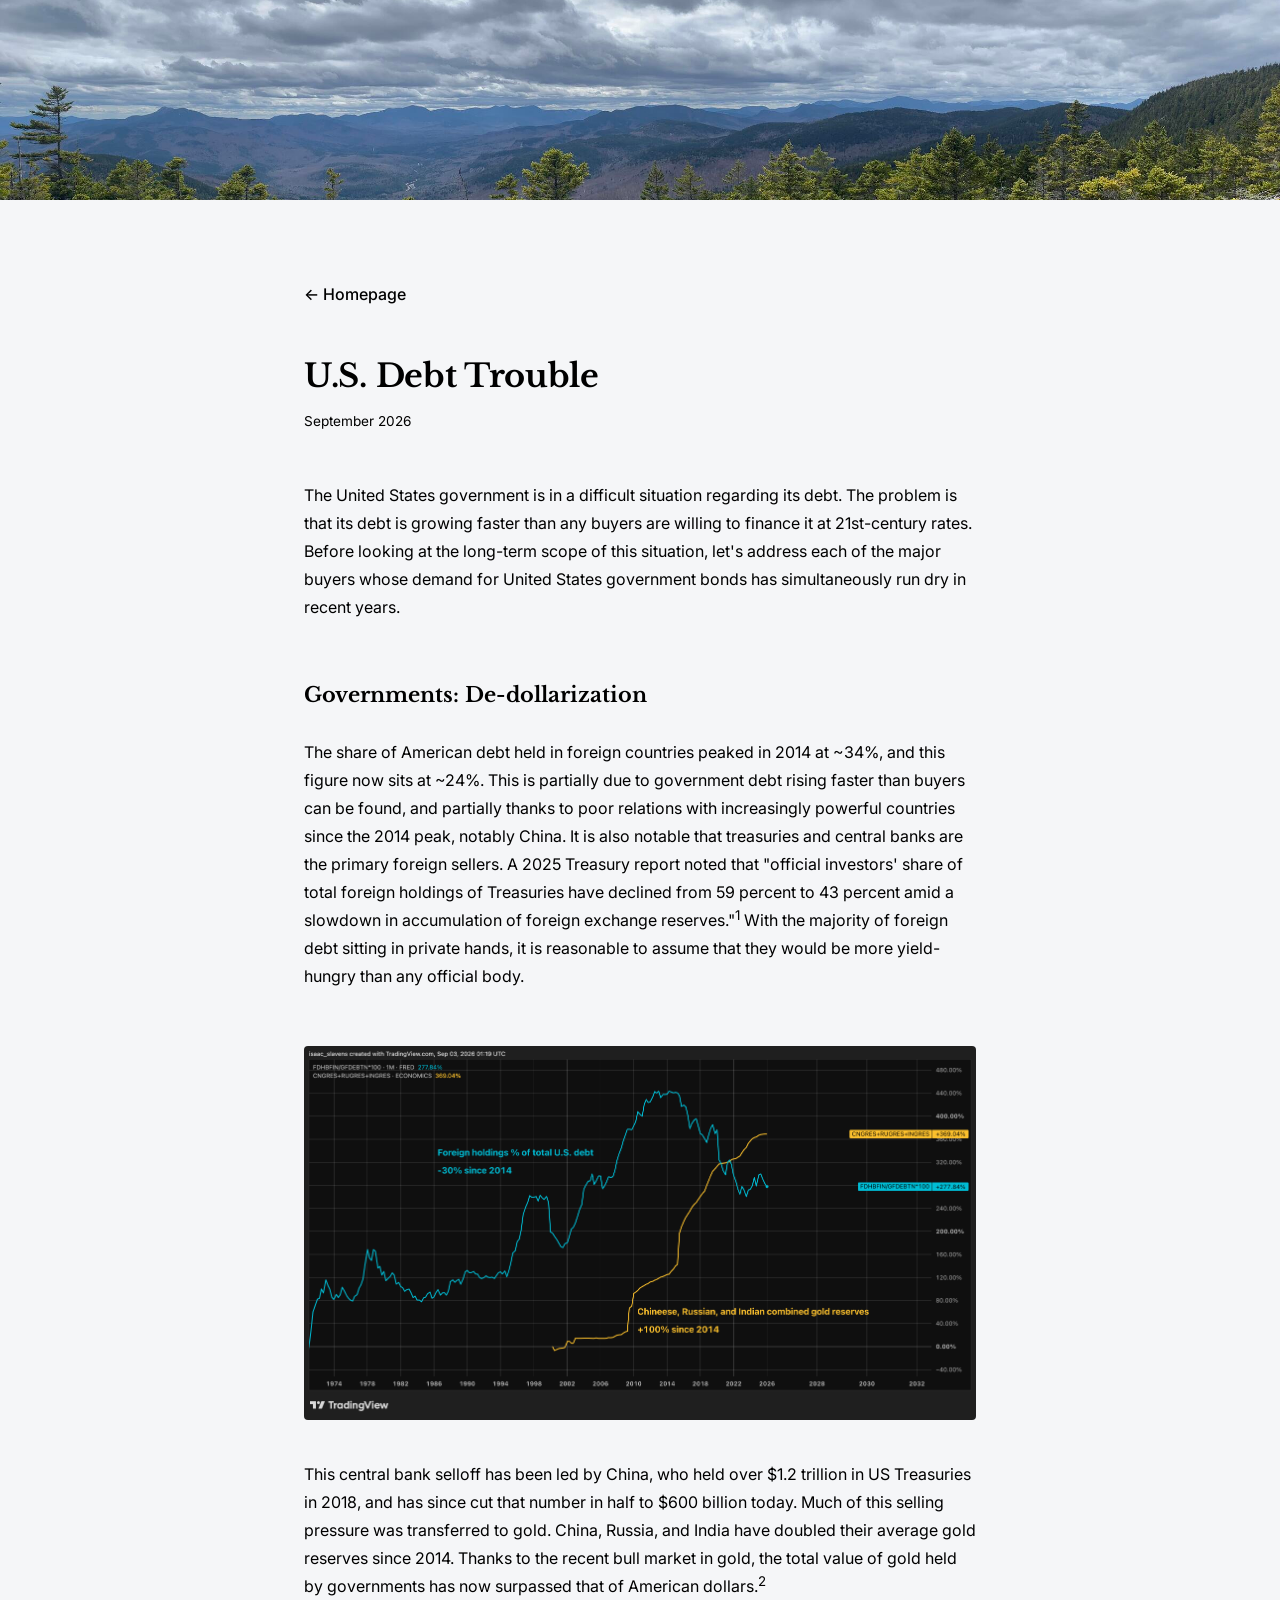
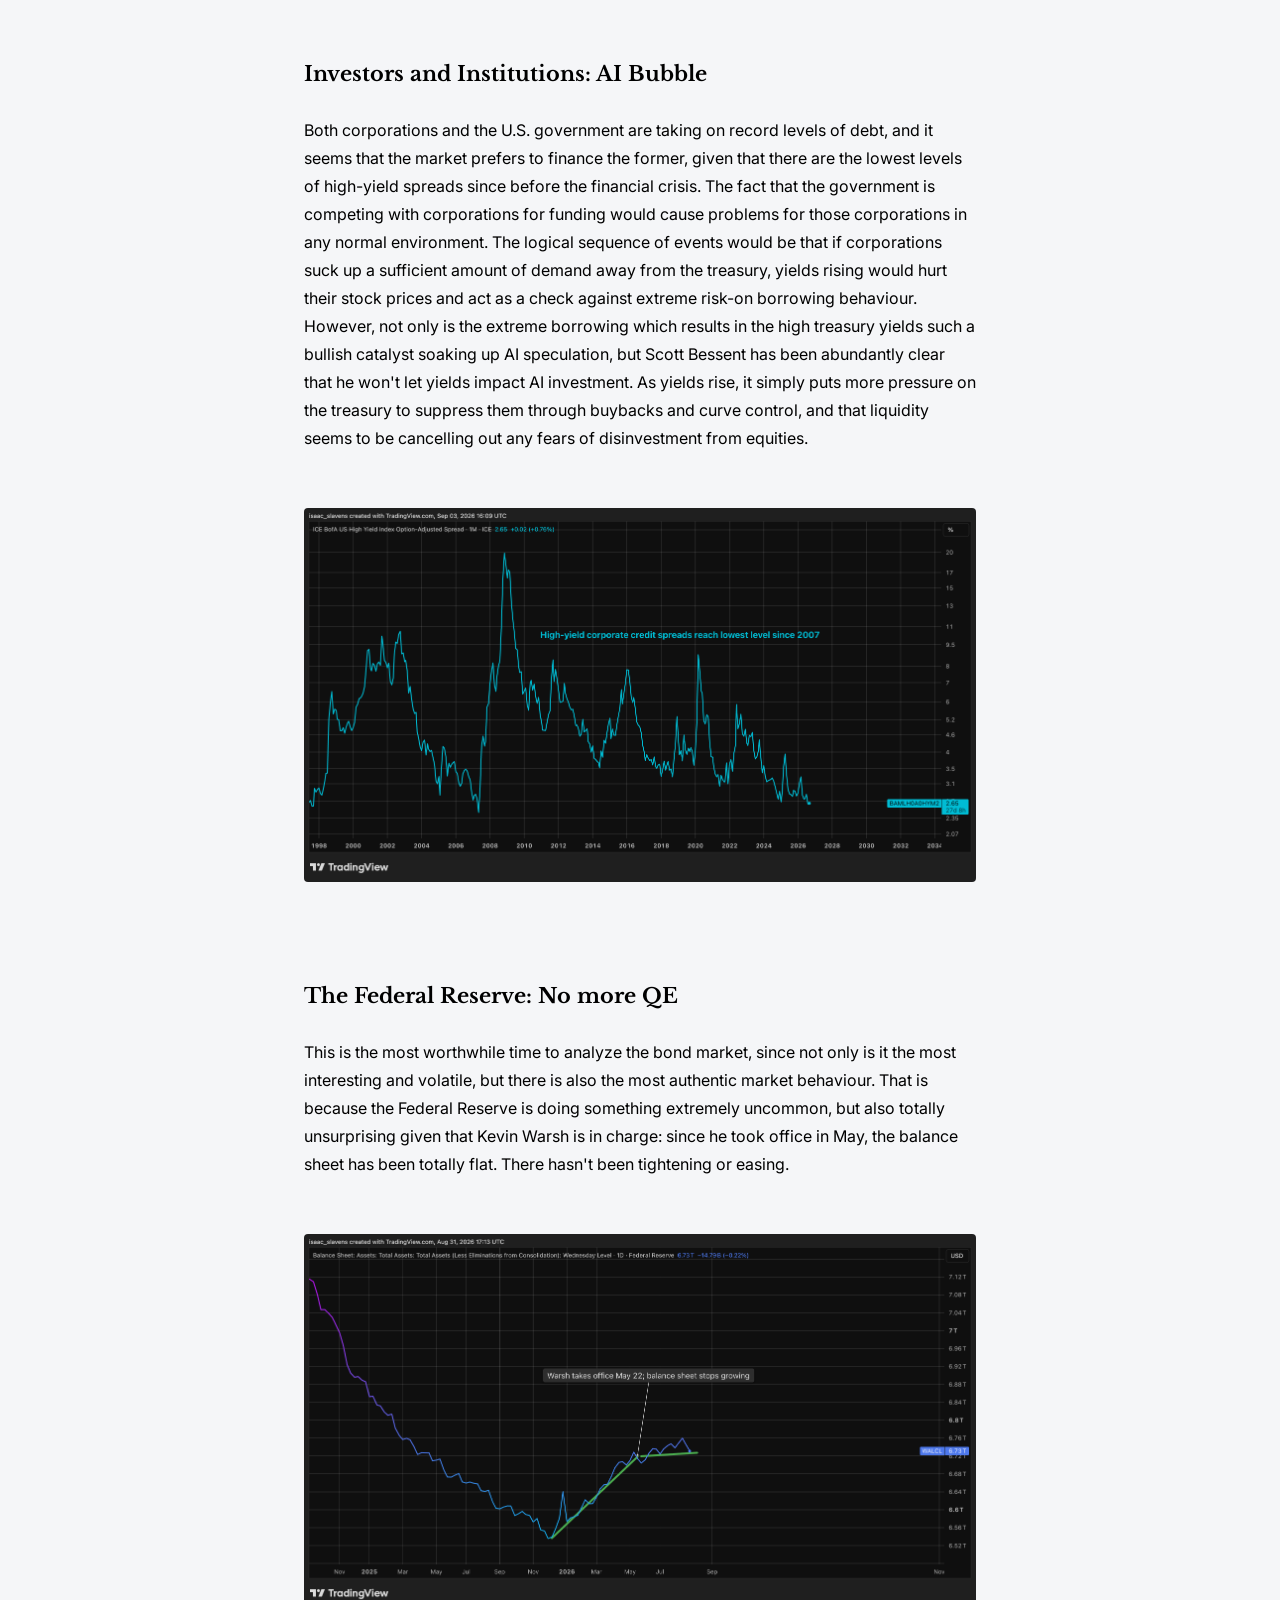
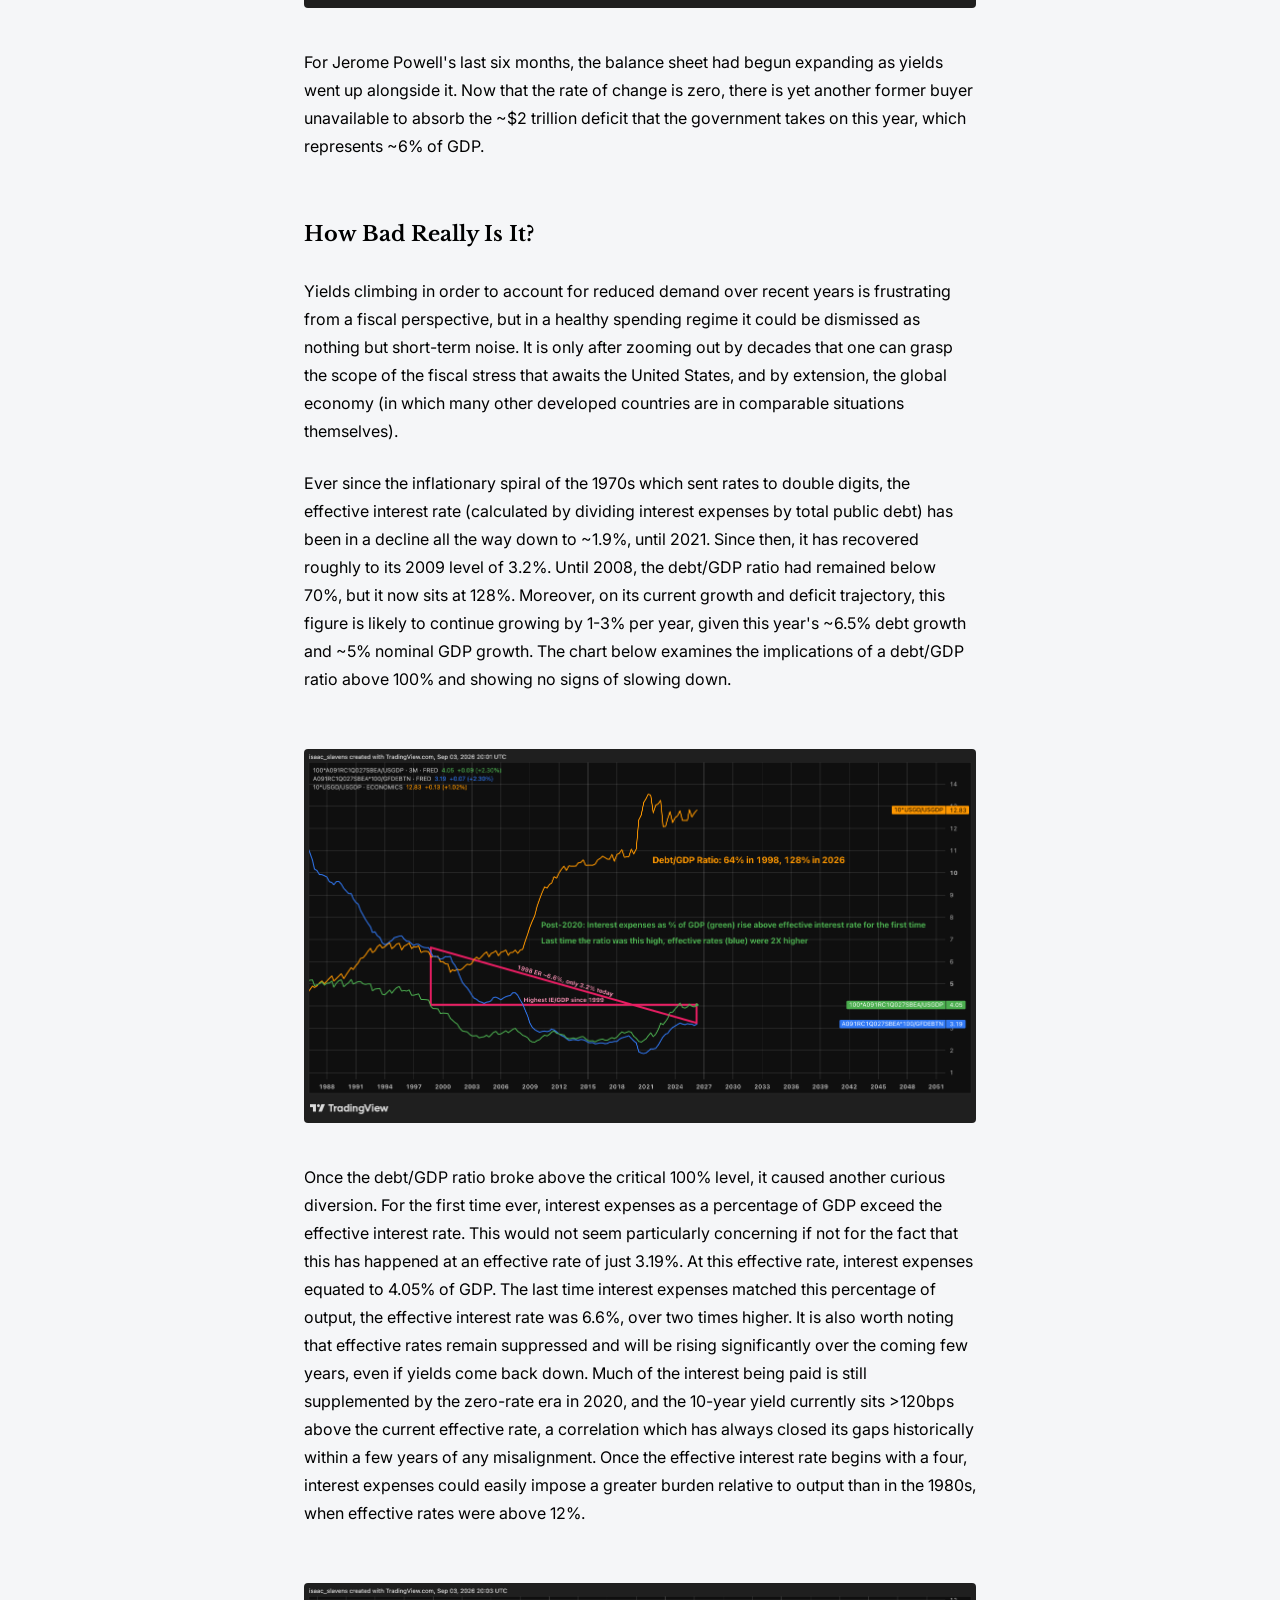
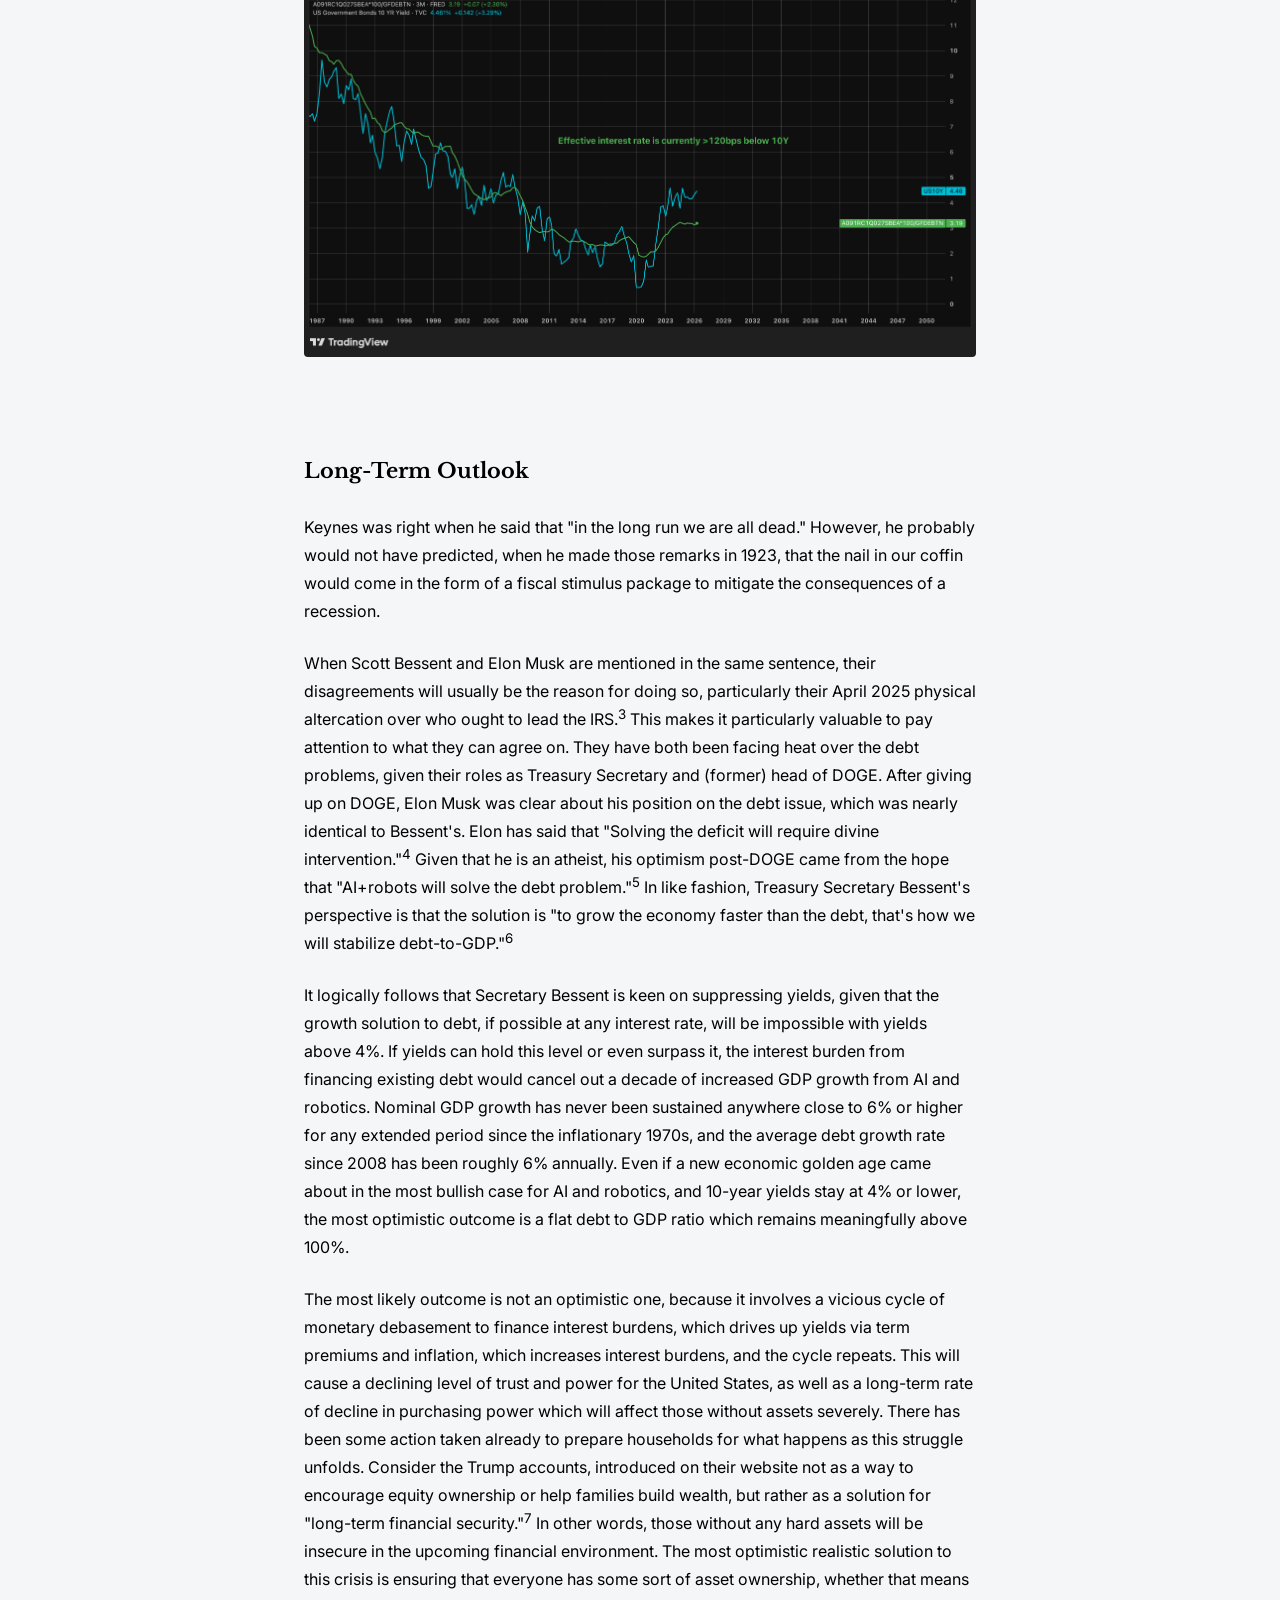
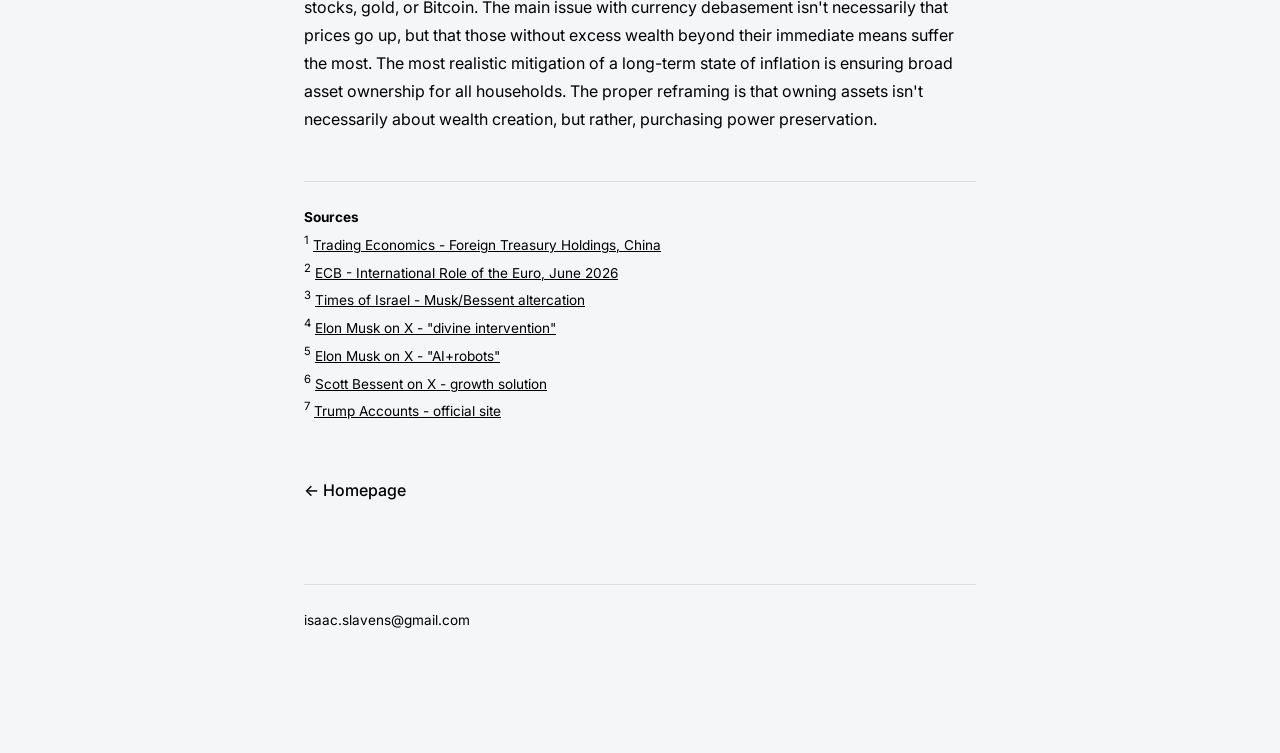
==== commit bca968f8: "Make article header the same height as the homepage header Co-Authored-By: Claude Opus 5.5 <noreply@" ====
--- a/americandebt/index.html
+++ b/americandebt/index.html
@@ -19,7 +19,7 @@
   <link rel="stylesheet" href="../article.css">
 </head>
 <body>
-  <img src="../header.jpg" class="header-strip" alt="">
+  <img src="../header.jpg" class="header-strip" width="2400" height="1184" alt="">
   <div class="container">
 
 <a href="../" class="back">&larr; Homepage</a>
--- a/article.css
+++ b/article.css
@@ -13,9 +13,11 @@
   font-size: 16px;
 }
 
+/* Same treatment as the homepage header */
 .header-strip {
   width: 100%;
-  height: 96px;
+  height: auto;
+  max-height: 200px;
   object-fit: cover;
   display: block;
 }
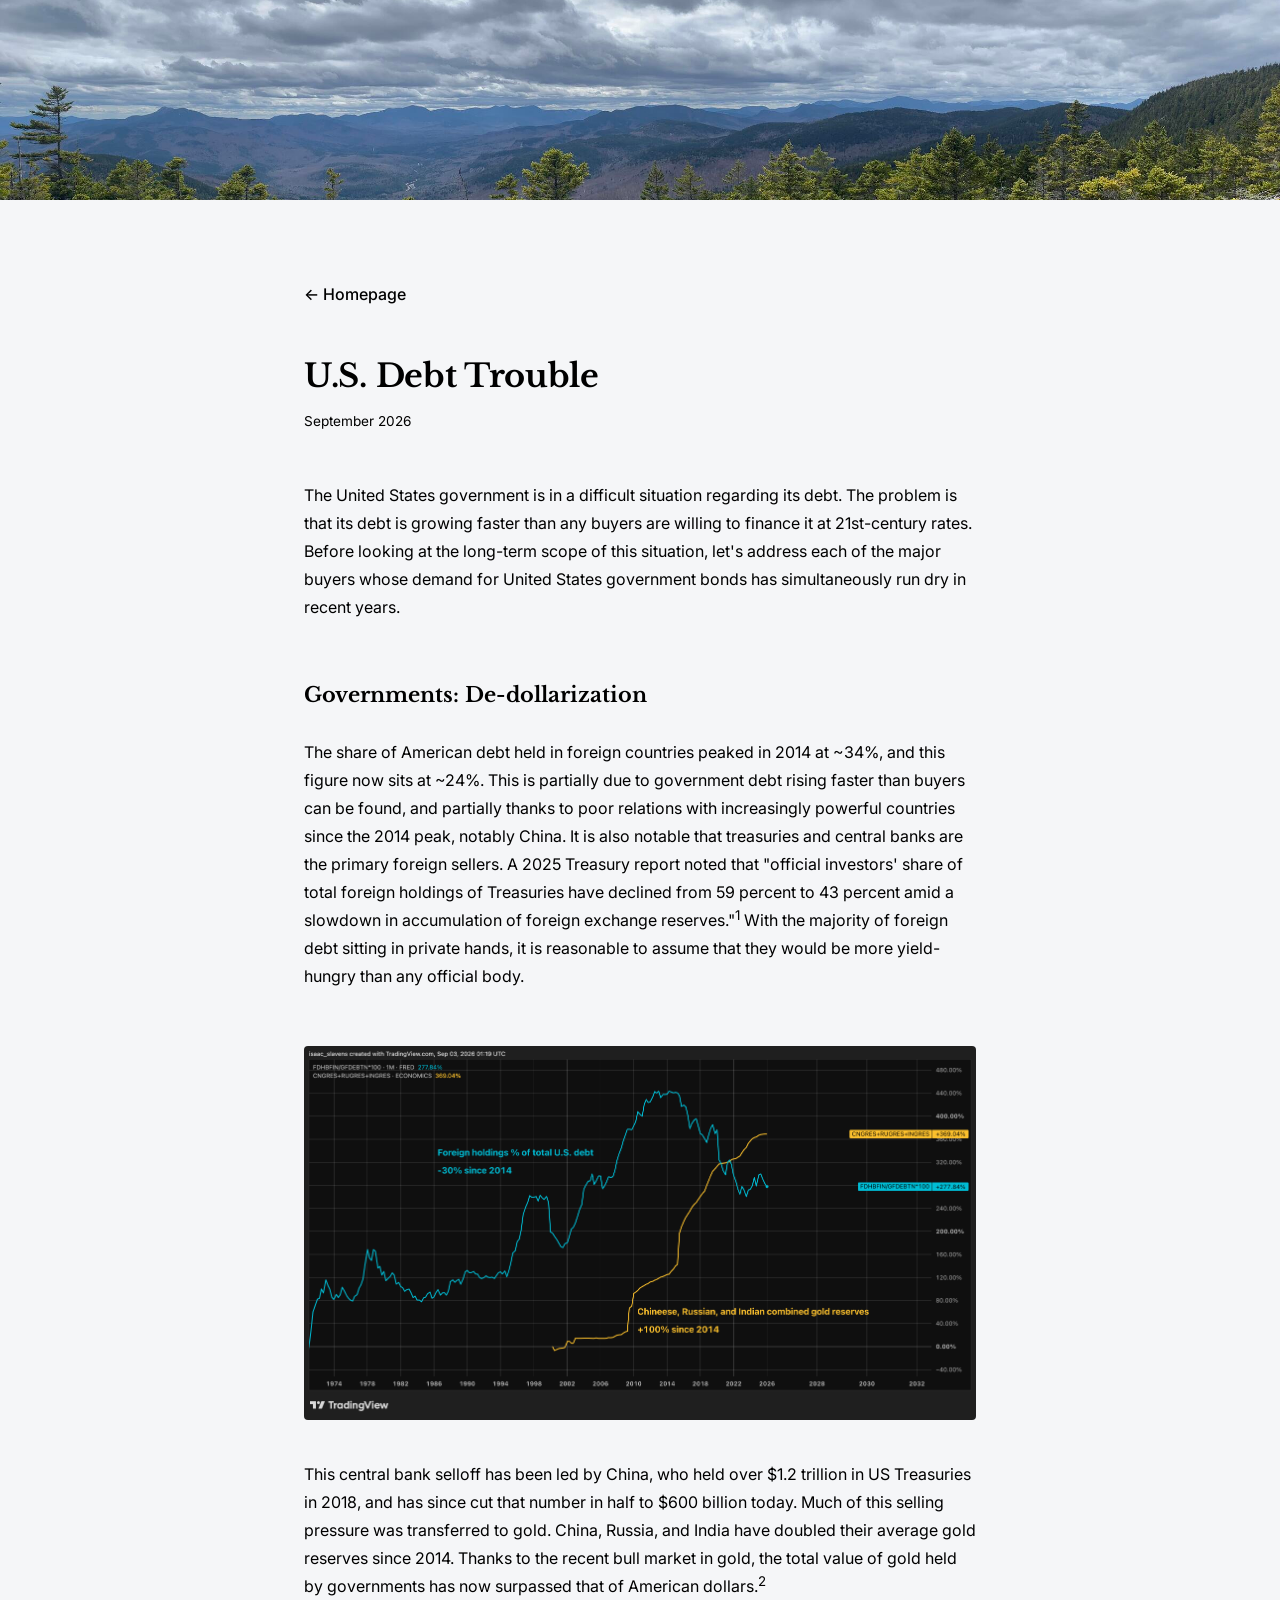
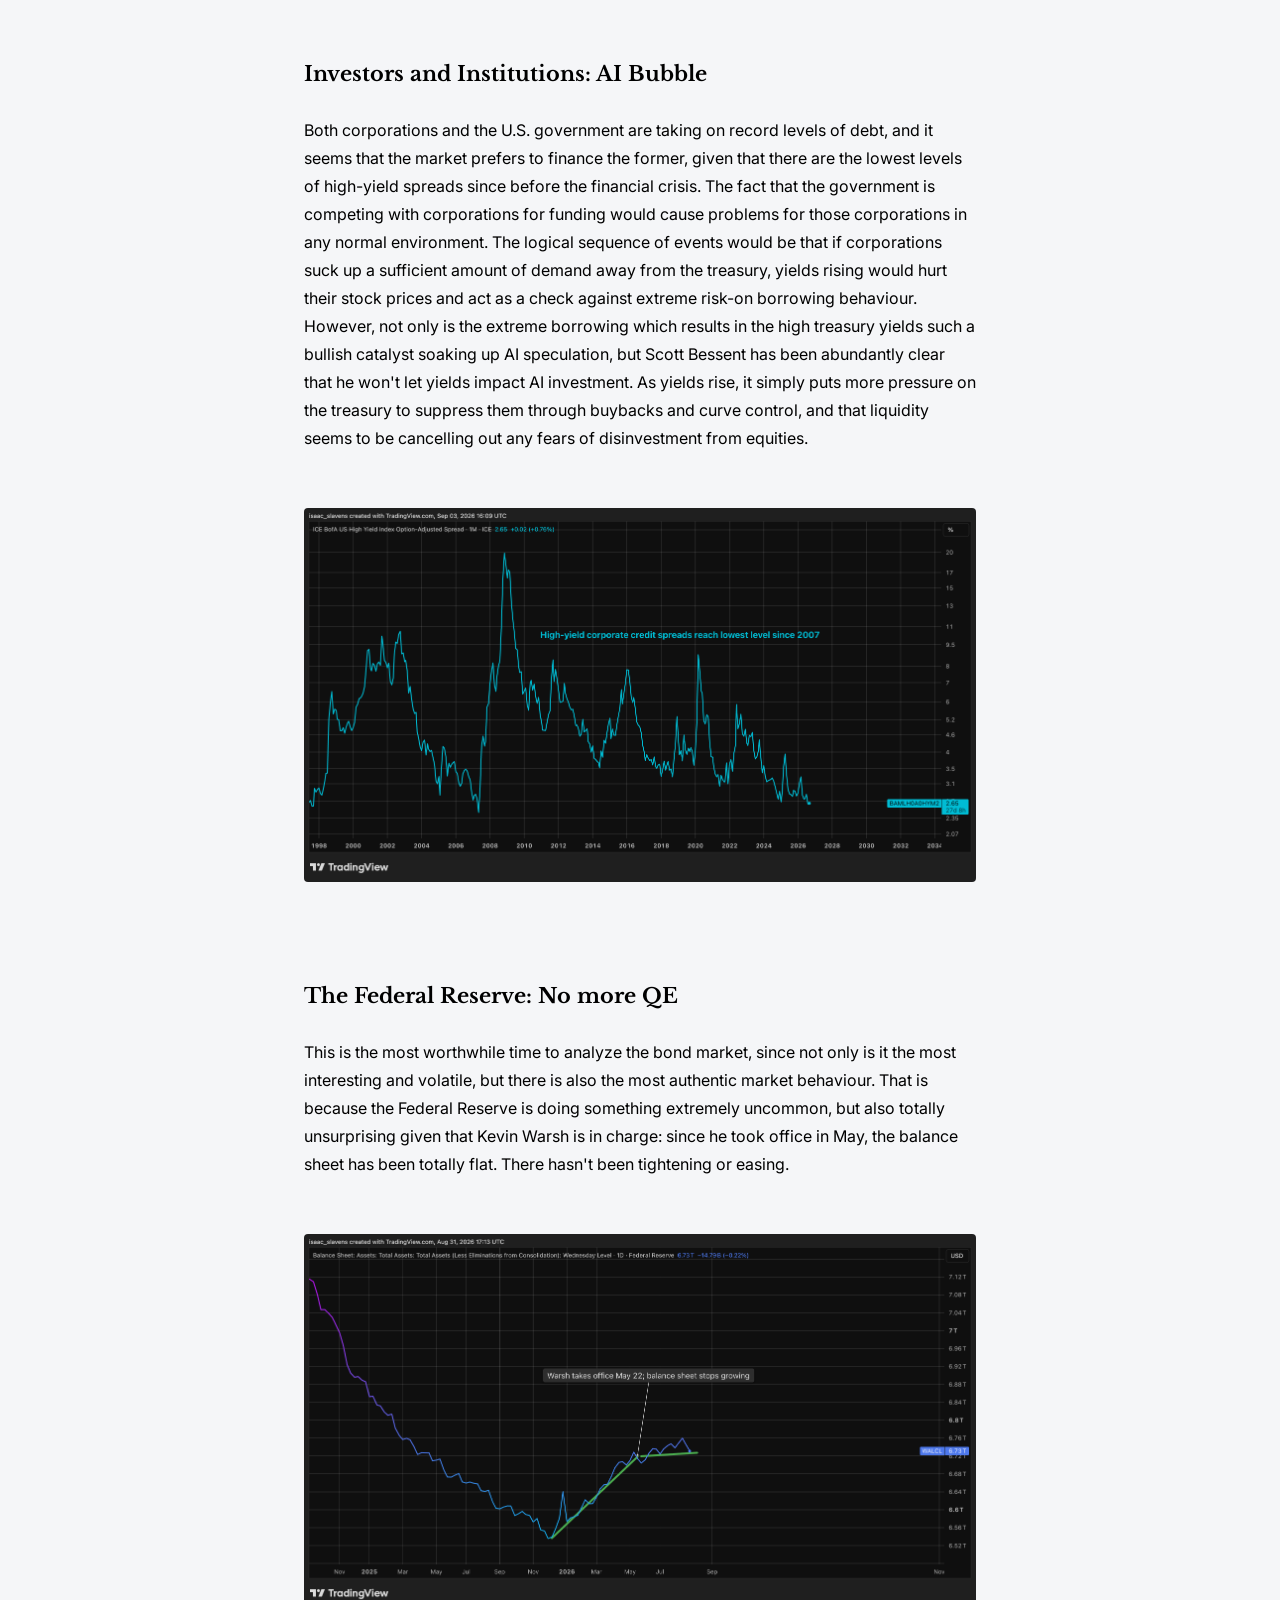
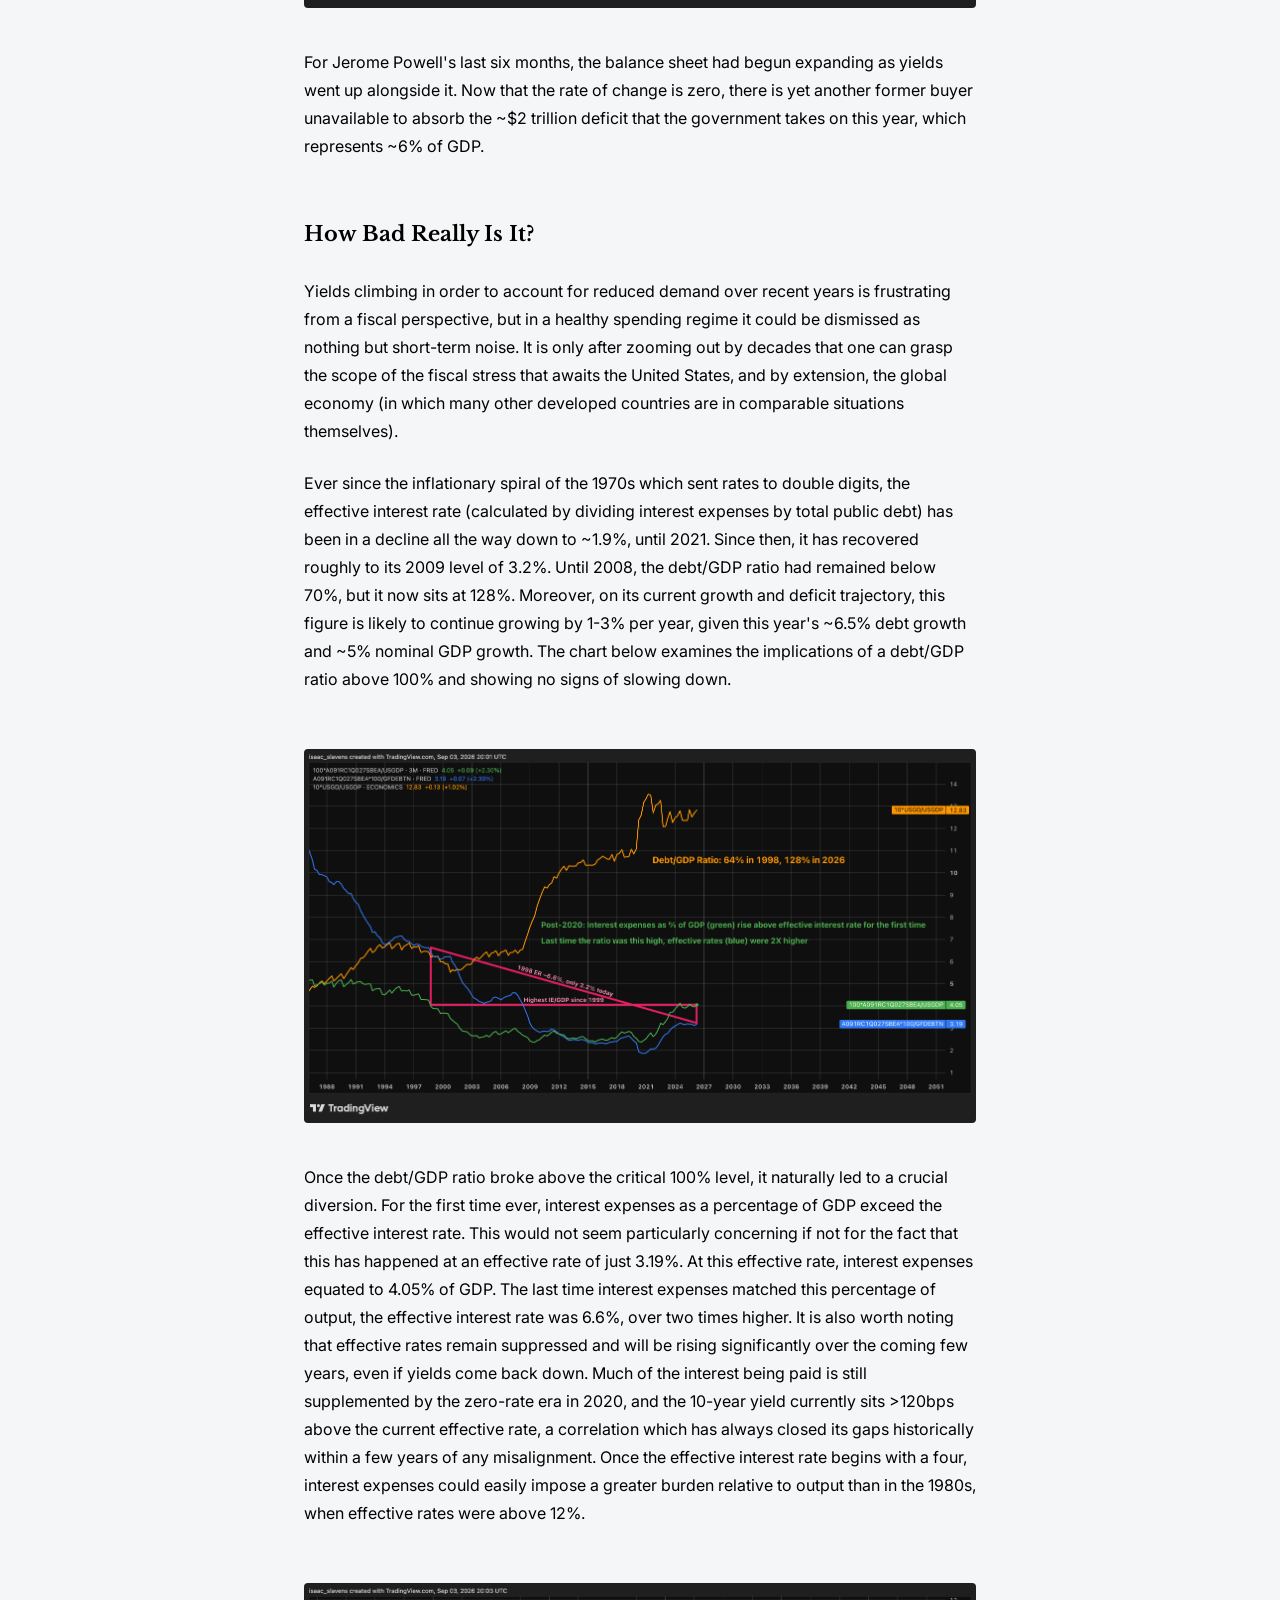
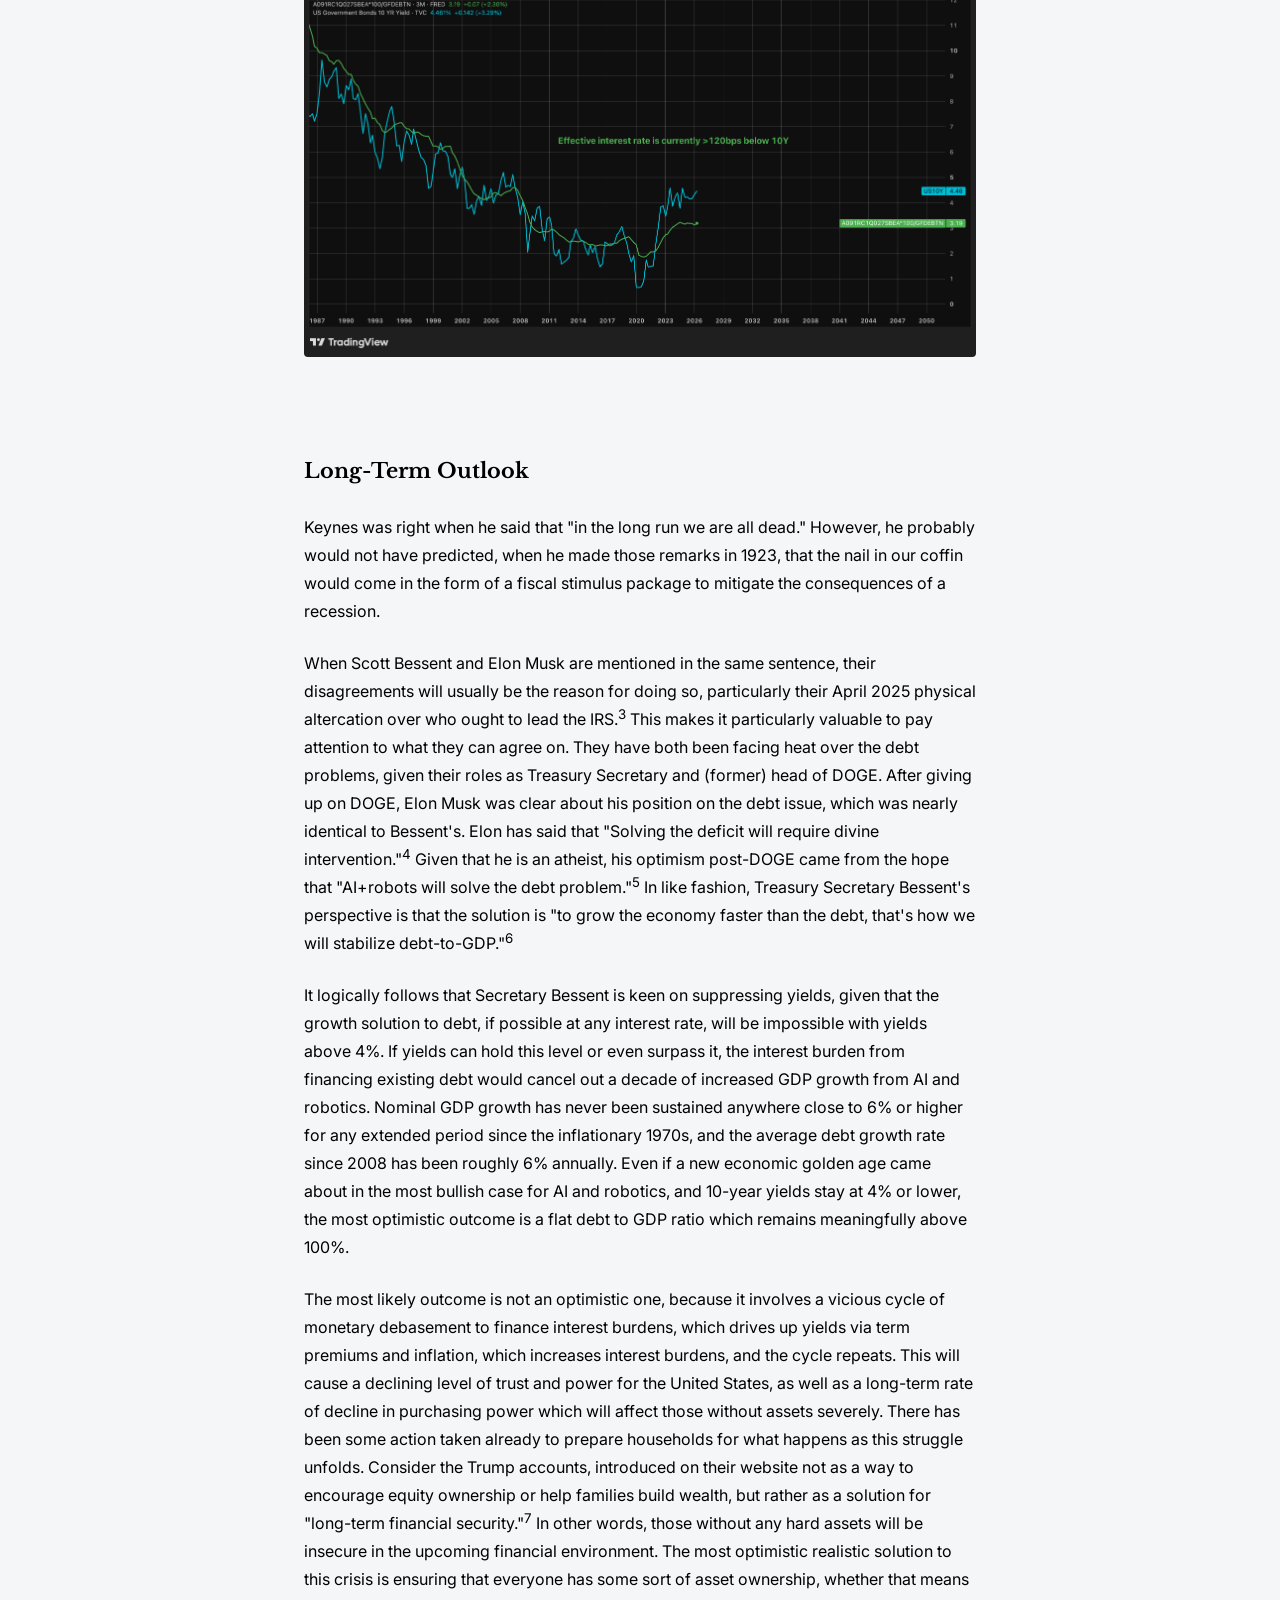
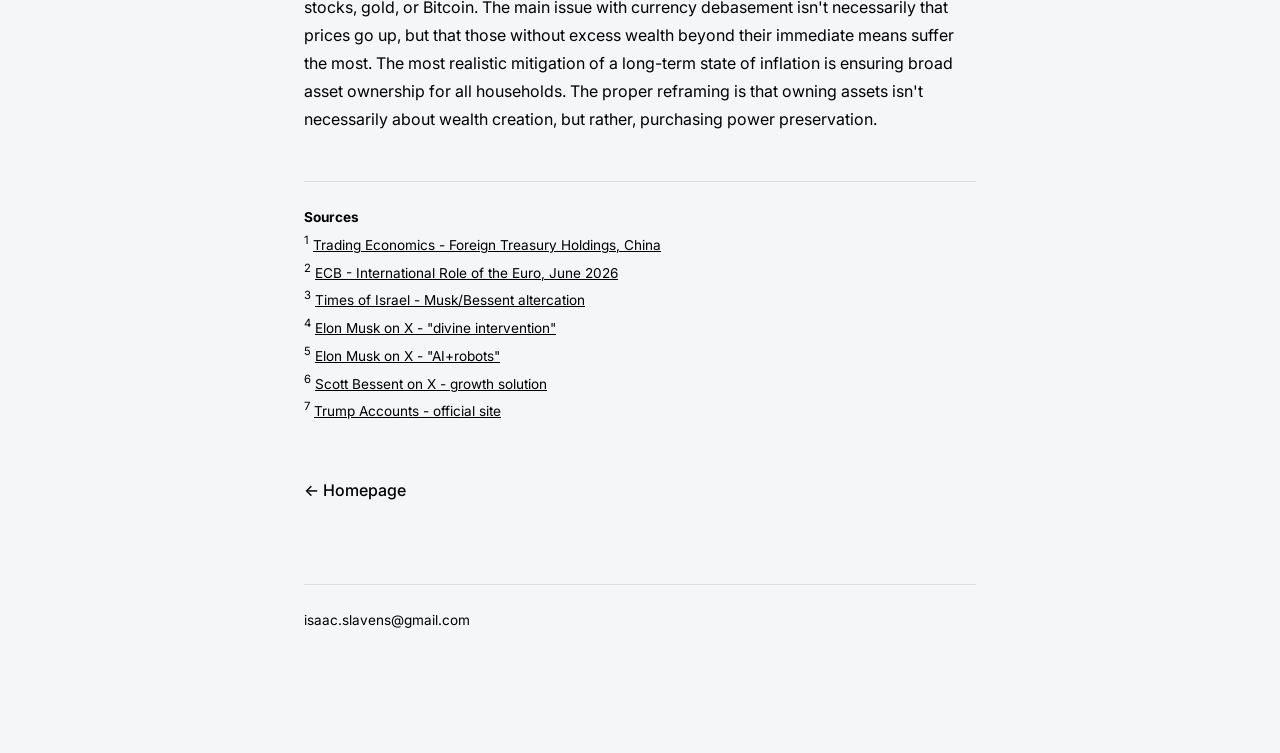
==== commit 07ddabc5: "Update index.html" ====
--- a/americandebt/index.html
+++ b/americandebt/index.html
@@ -22,7 +22,7 @@
   <img src="../header.jpg" class="header-strip" width="2400" height="1184" alt="">
   <div class="container">
 
-<a href="../" class="back">&larr; Homepage</a>
+    <a href="../" class="back">&larr; Homepage</a>
     
     <h1>U.S. Debt Trouble</h1>
     <p class="date">September 2026</p>
@@ -78,7 +78,7 @@
       <img width="2710" height="1508" loading="lazy" decoding="async" src="major1.png" alt="Debt-to-GDP ratio and interest expense dynamics">
 
       <p>
-        Once the debt/GDP ratio broke above the critical 100% level, it caused another curious diversion. For the first time ever, interest expenses as a percentage of GDP exceed the effective interest rate. This would not seem particularly concerning if not for the fact that this has happened at an effective rate of just 3.19%. At this effective rate, interest expenses equated to 4.05% of GDP. The last time interest expenses matched this percentage of output, the effective interest rate was 6.6%, over two times higher. It is also worth noting that effective rates remain suppressed and will be rising significantly over the coming few years, even if yields come back down. Much of the interest being paid is still supplemented by the zero-rate era in 2020, and the 10-year yield currently sits >120bps above the current effective rate, a correlation which has always closed its gaps historically within a few years of any misalignment. Once the effective interest rate begins with a four, interest expenses could easily impose a greater burden relative to output than in the 1980s, when effective rates were above 12%.
+        Once the debt/GDP ratio broke above the critical 100% level, it naturally led to a crucial diversion. For the first time ever, interest expenses as a percentage of GDP exceed the effective interest rate. This would not seem particularly concerning if not for the fact that this has happened at an effective rate of just 3.19%. At this effective rate, interest expenses equated to 4.05% of GDP. The last time interest expenses matched this percentage of output, the effective interest rate was 6.6%, over two times higher. It is also worth noting that effective rates remain suppressed and will be rising significantly over the coming few years, even if yields come back down. Much of the interest being paid is still supplemented by the zero-rate era in 2020, and the 10-year yield currently sits >120bps above the current effective rate, a correlation which has always closed its gaps historically within a few years of any misalignment. Once the effective interest rate begins with a four, interest expenses could easily impose a greater burden relative to output than in the 1980s, when effective rates were above 12%.
       </p>
 
       <img width="2710" height="1508" loading="lazy" decoding="async" src="10y.png" alt="10-year yield vs effective interest rate">
--- a/article.css
+++ b/article.css
@@ -84,8 +84,6 @@
 .epigraph .attribution {
   margin-top: 16px;
   padding-left: 20px;
-  font-family: 'Inter', sans-serif;
-  font-style: normal;
   font-size: 0.9rem;
 }
 
@@ -105,7 +103,7 @@
   margin-bottom: 8px;
 }
 
-.caption {
+.content .caption {
   font-size: 0.8rem;
   line-height: 1.5;
   margin-bottom: 32px;
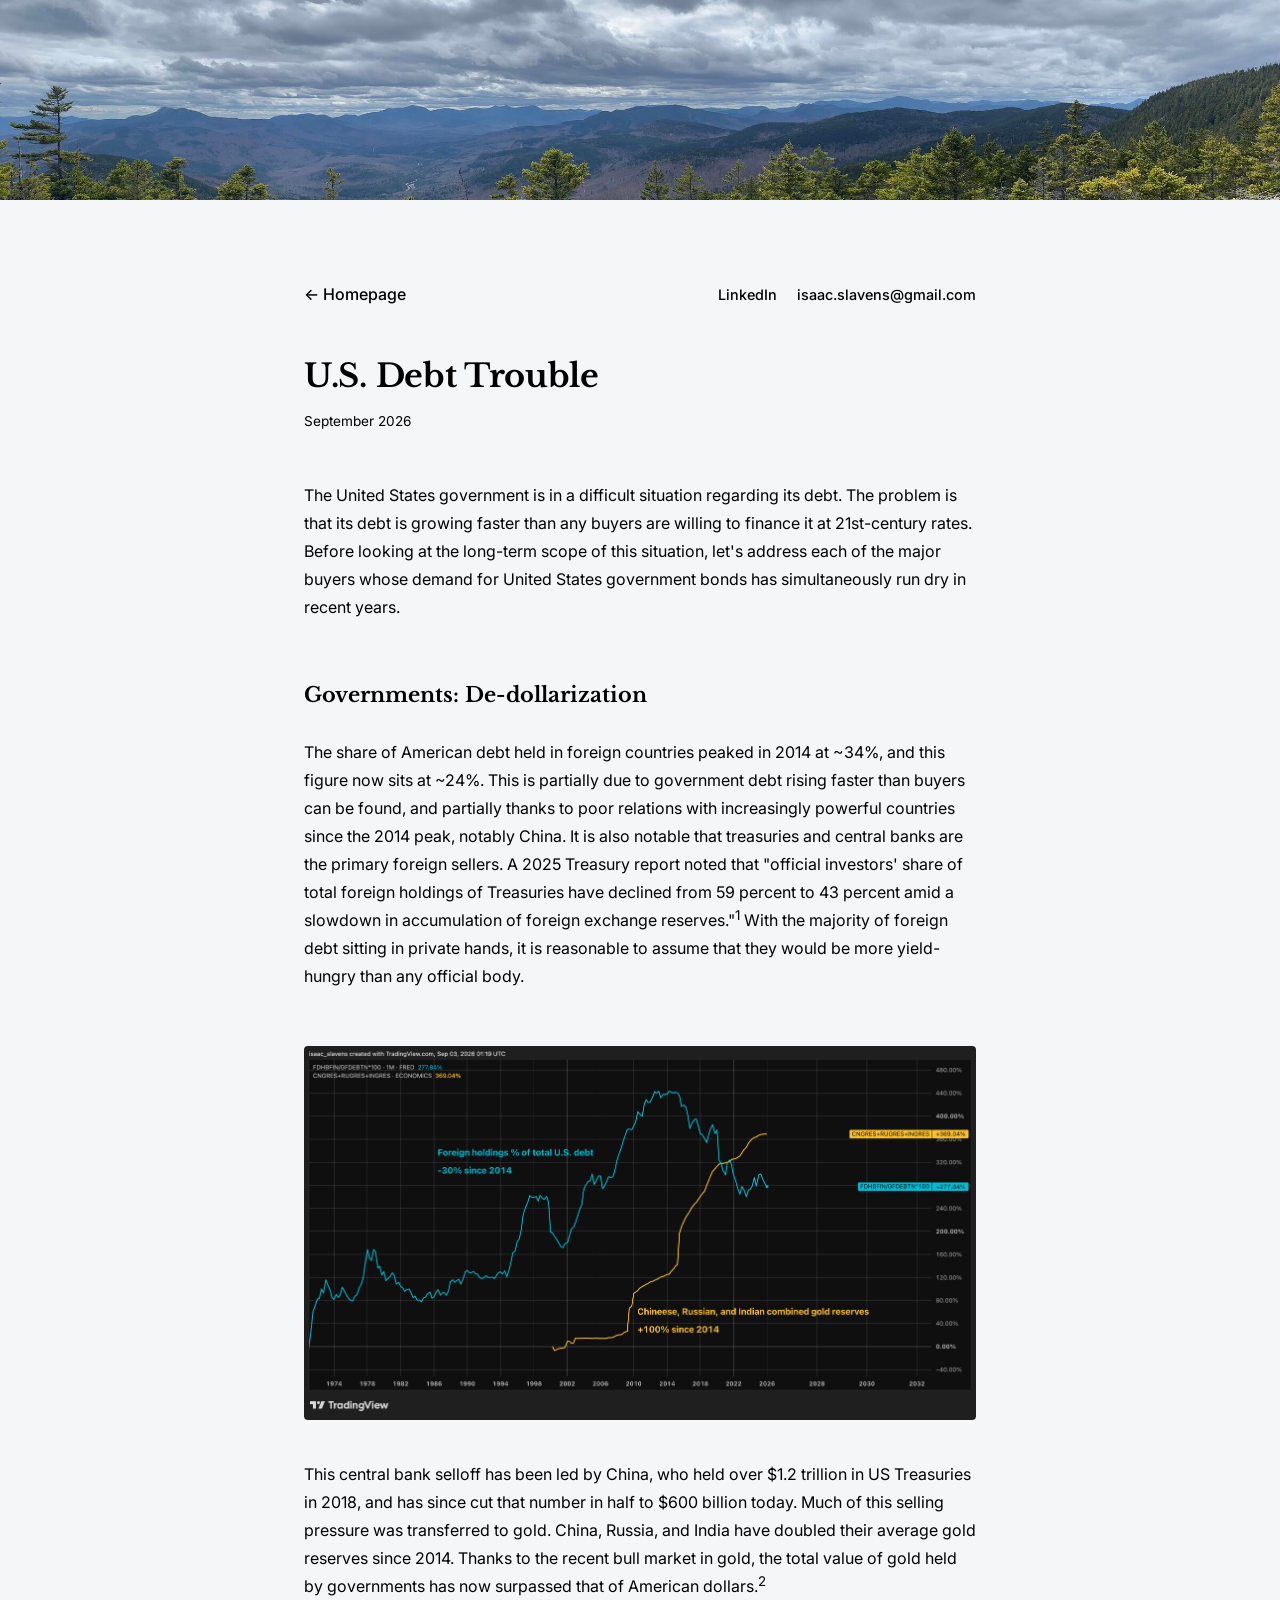
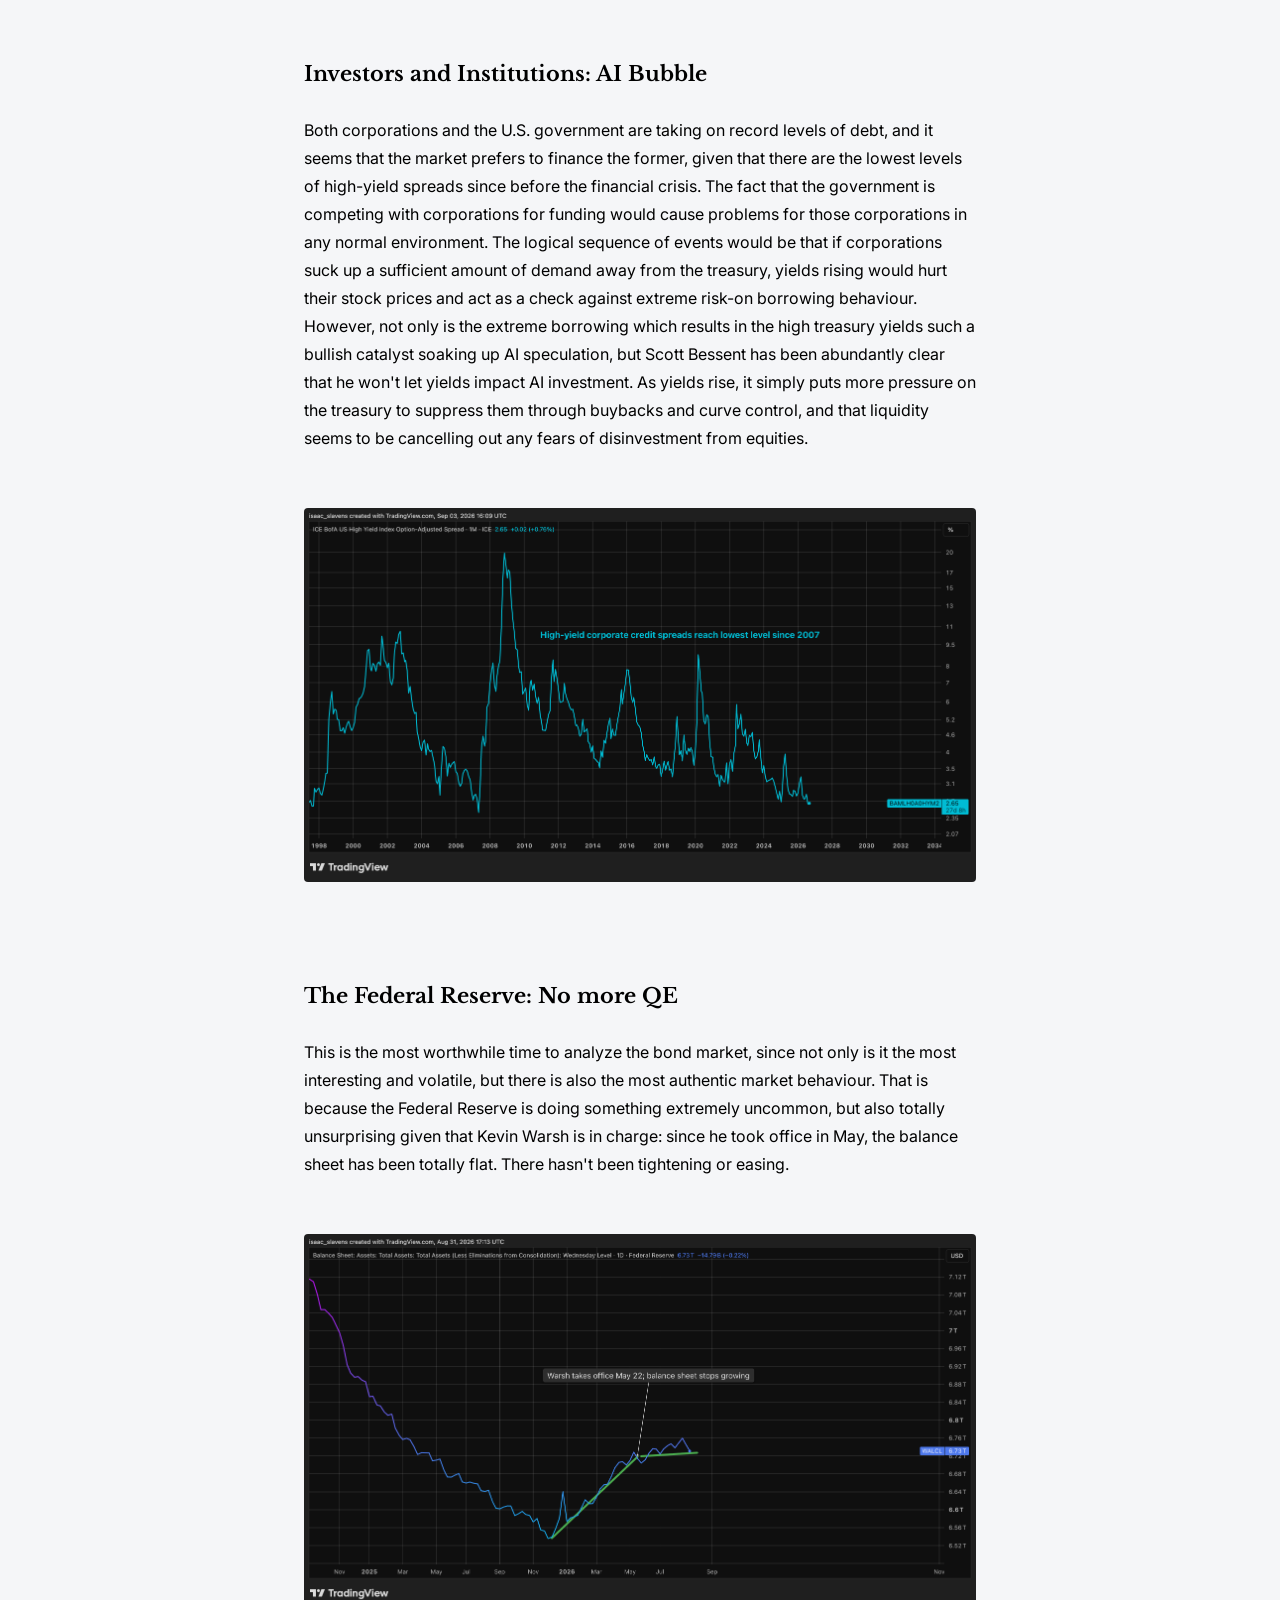
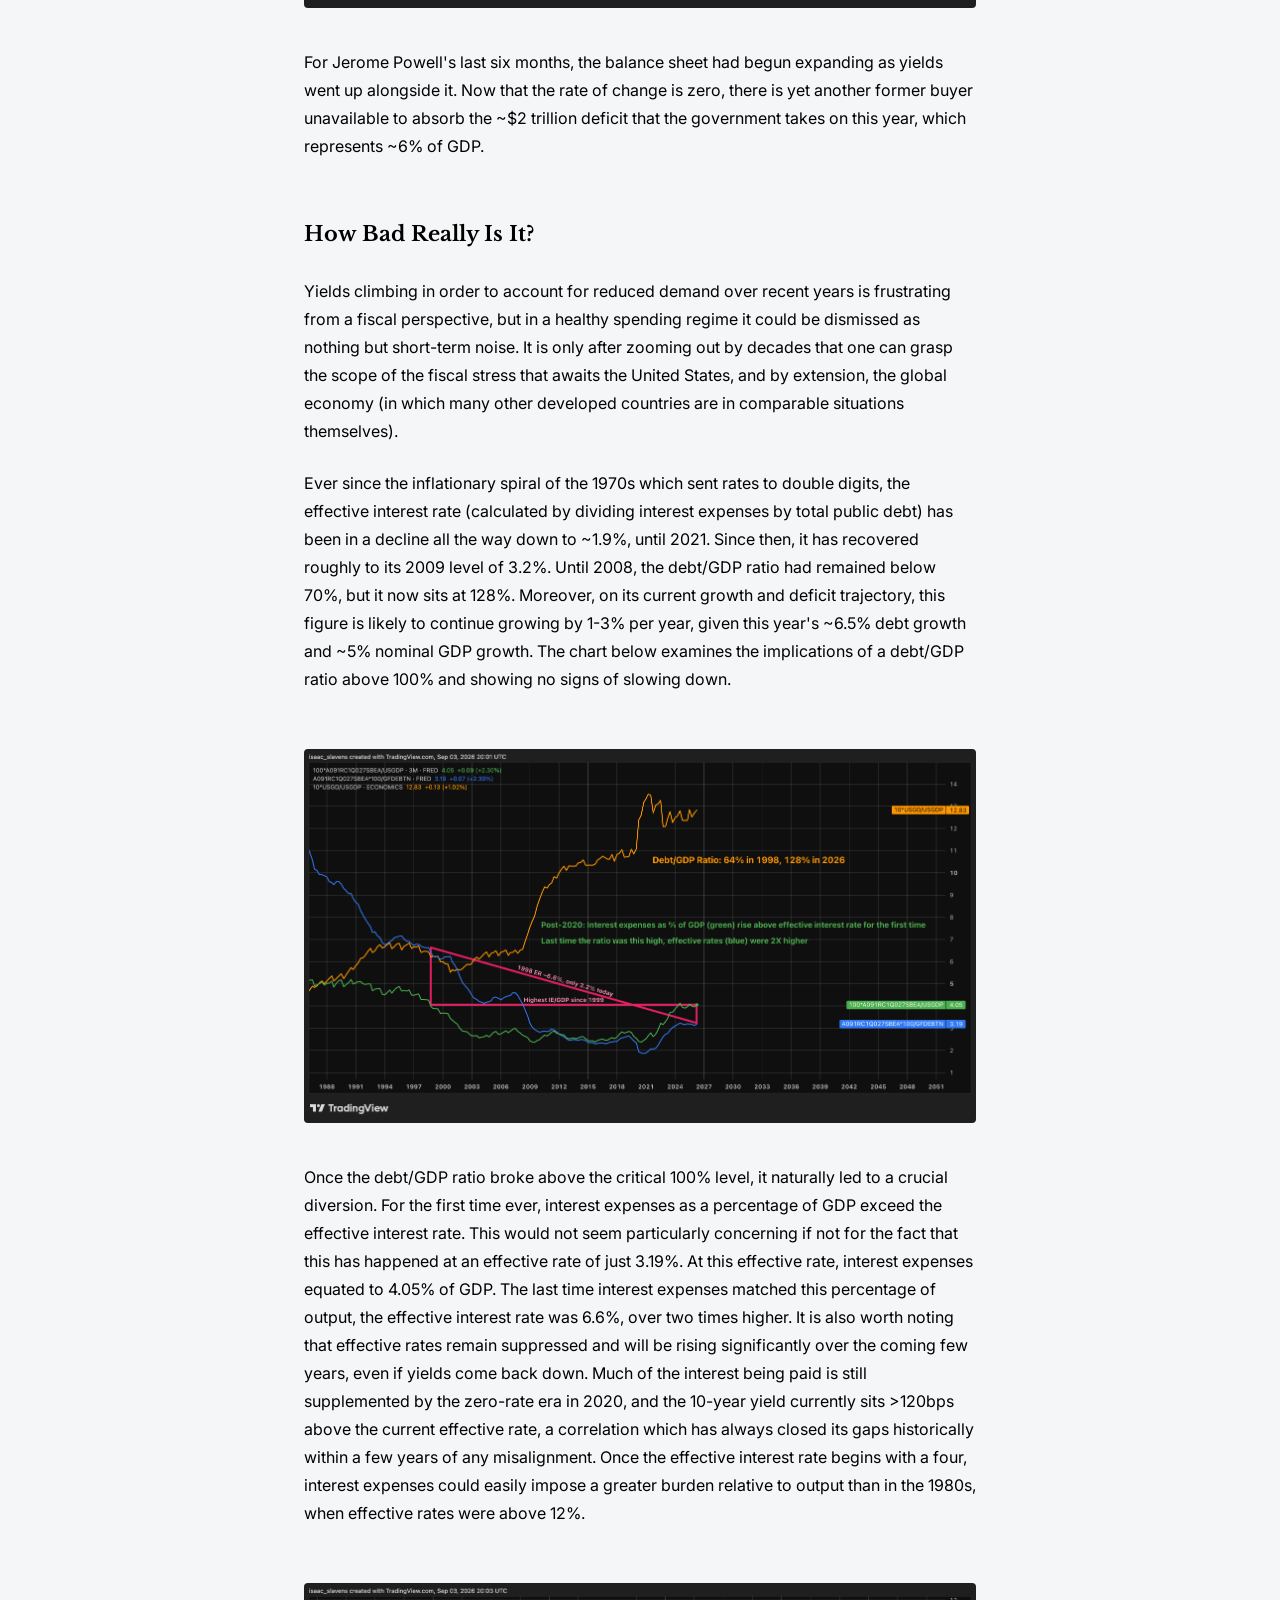
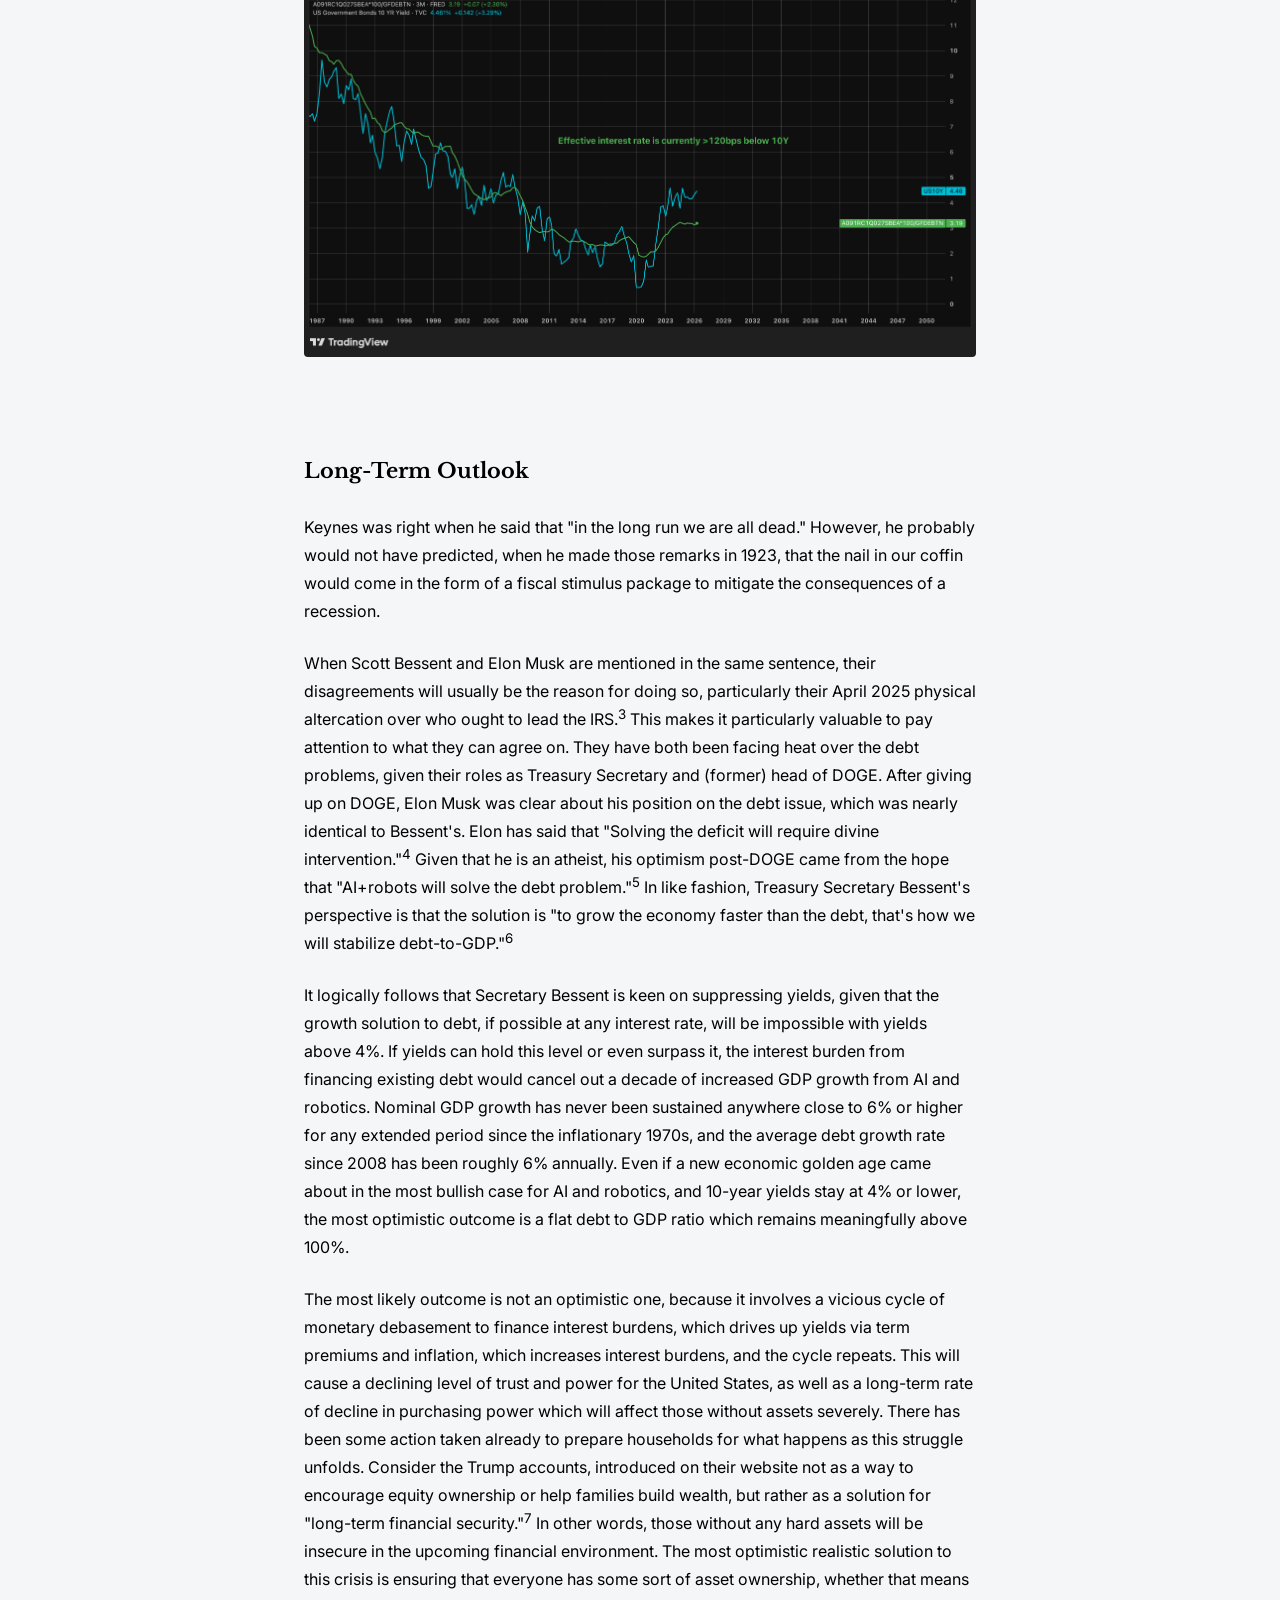
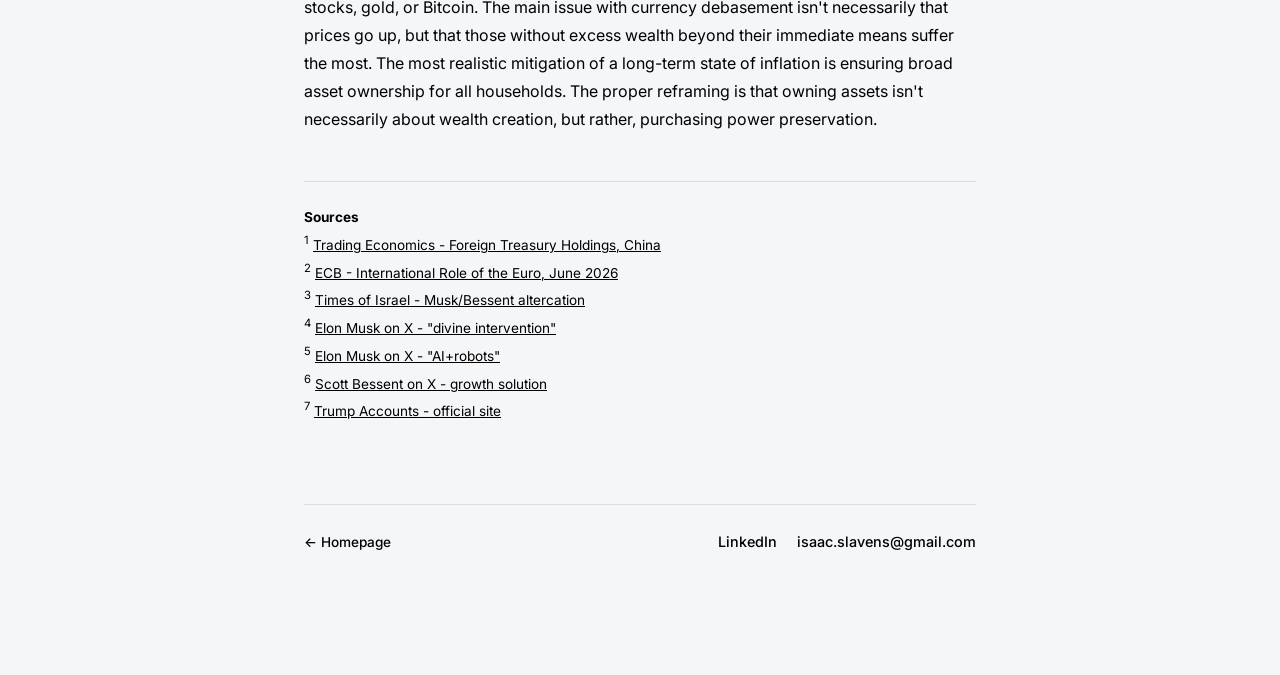
==== commit daada624: "Restructure site as a research portfolio - Homepage: photo beside name, LinkedIn and email links, Re" ====
--- a/americandebt/index.html
+++ b/americandebt/index.html
@@ -5,6 +5,7 @@
   <meta charset="UTF-8">
   <meta name="viewport" content="width=device-width, initial-scale=1.0">
   <title>U.S. Debt Trouble - Isaac Slavens</title>
+  <meta name="robots" content="noindex">
   <meta name="description" content="The United States government is in a difficult situation regarding its debt. The problem is that its debt is growing faster than any buyers are willing to finance it at 21st-century rates.">
   <meta property="og:type" content="article">
   <meta property="og:site_name" content="Isaac Slavens">
@@ -22,7 +23,13 @@
   <img src="../header.jpg" class="header-strip" width="2400" height="1184" alt="">
   <div class="container">
 
-    <a href="../" class="back">&larr; Homepage</a>
+    <header class="site-nav">
+      <a href="../">&larr; Homepage</a>
+      <span class="contact-links">
+        <a href="https://www.linkedin.com/in/isaac-slavens" target="_blank">LinkedIn</a>
+        <a href="mailto:isaac.slavens@gmail.com">isaac.slavens@gmail.com</a>
+      </span>
+    </header>
     
     <h1>U.S. Debt Trouble</h1>
     <p class="date">September 2026</p>
@@ -115,13 +122,13 @@
     </div>
 
 
-    <a href="../" class="back back-end">&larr; Homepage</a>
-
-    <footer>
-      isaac.slavens@gmail.com
+    <footer class="site-nav">
+      <a href="../">&larr; Homepage</a>
+      <span class="contact-links">
+        <a href="https://www.linkedin.com/in/isaac-slavens" target="_blank">LinkedIn</a>
+        <a href="mailto:isaac.slavens@gmail.com">isaac.slavens@gmail.com</a>
+      </span>
     </footer>
-    
-
 
   </div>
 </body>
--- a/article.css
+++ b/article.css
@@ -28,17 +28,34 @@
   padding: 80px 24px 120px;
 }
 
-.back {
-  font-size: 1rem;
+/* Same links at the top and bottom of every article */
+.site-nav {
+  display: flex;
+  flex-wrap: wrap;
+  align-items: baseline;
+  justify-content: space-between;
+  gap: 8px 24px;
+  font-weight: 500;
+}
+
+header.site-nav {
+  margin-bottom: 48px;
+}
+
+.site-nav a {
+  color: #000000;
   text-decoration: none;
-  color: #000000;
-  display: inline-block;
-  margin-bottom: 48px;
-  font-weight: 500;
-}
-
-.back:hover {
-  color: #3d5a80;
+}
+
+.site-nav a:hover {
+  color: #3d5a80;
+}
+
+.contact-links {
+  display: flex;
+  flex-wrap: wrap;
+  gap: 4px 20px;
+  font-size: 0.9rem;
 }
 
 h1 {
@@ -178,11 +195,6 @@
   font-size: 0.85rem;
 }
 
-/* Bottom "Homepage" link, placed after the sources */
-.back-end {
-  margin: 48px 0 0;
-}
-
 @media (max-width: 640px) {
   h1 {
     font-size: 1.6rem;
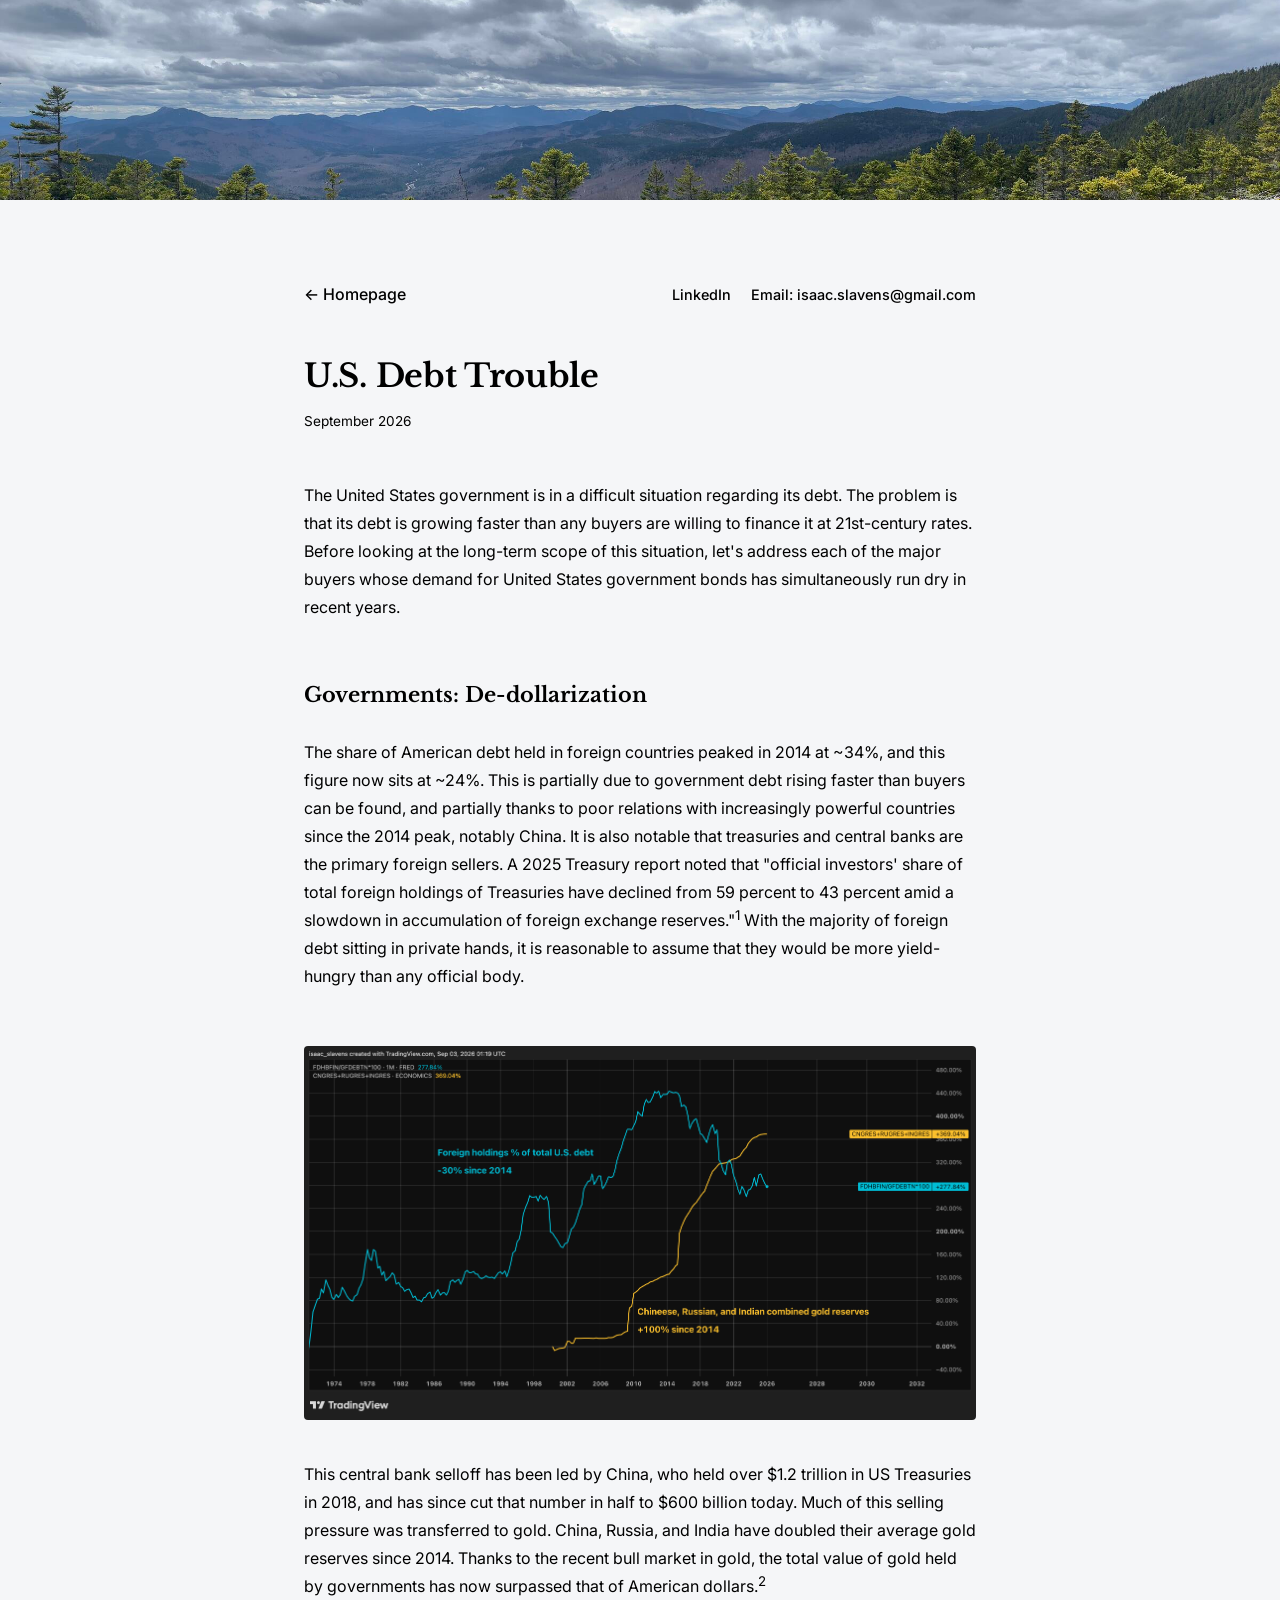
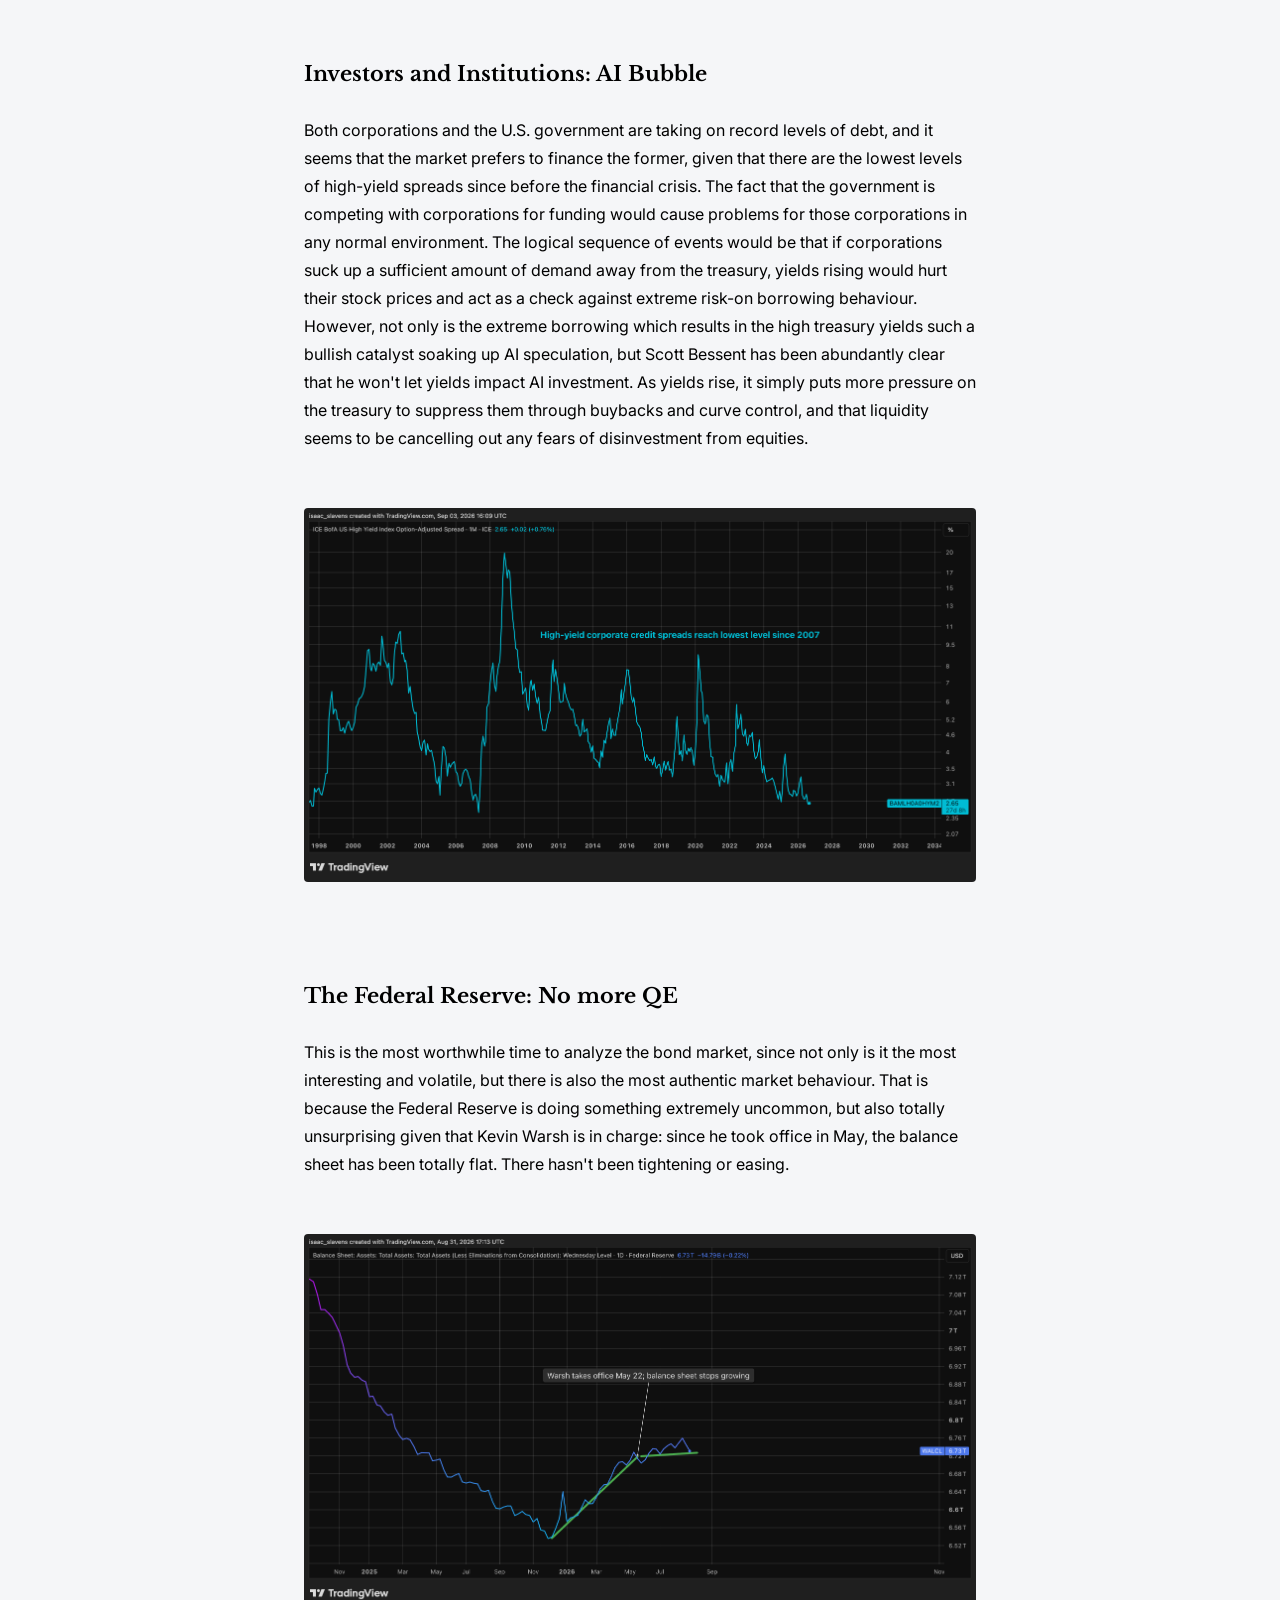
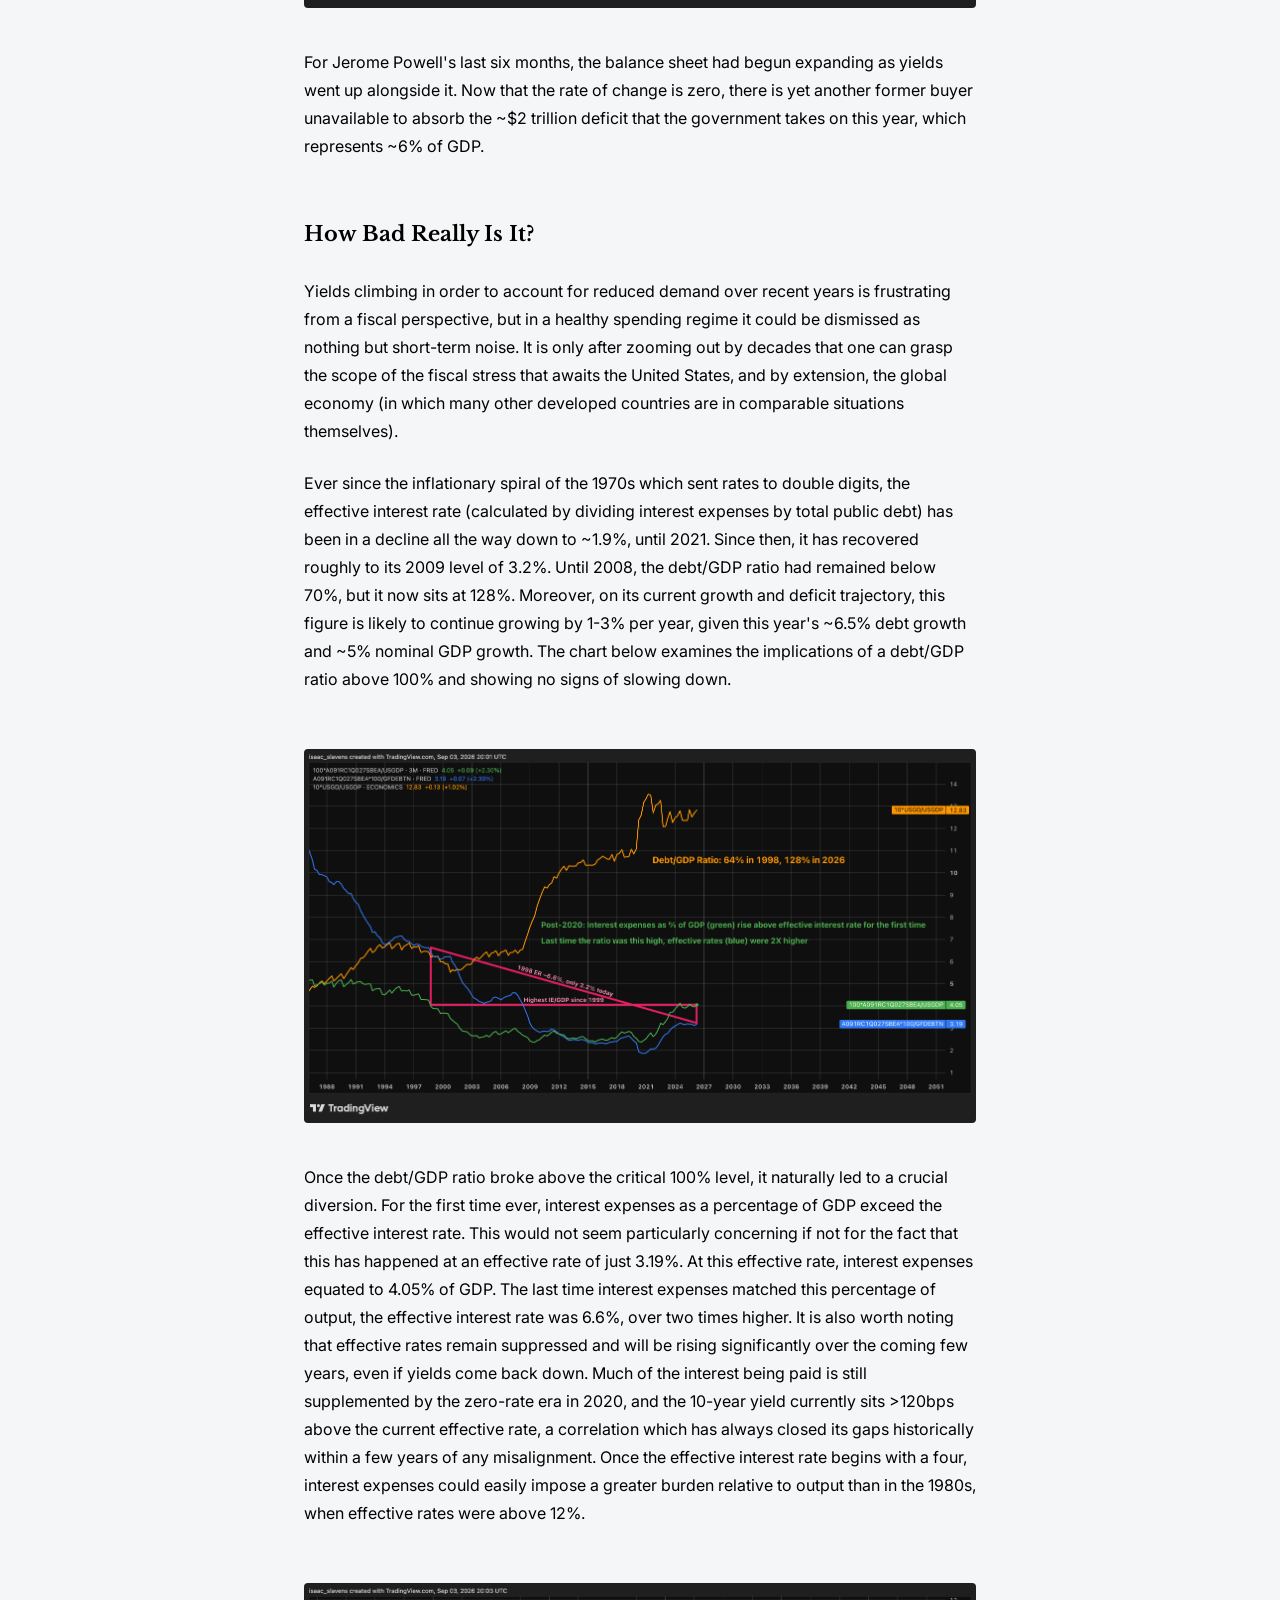
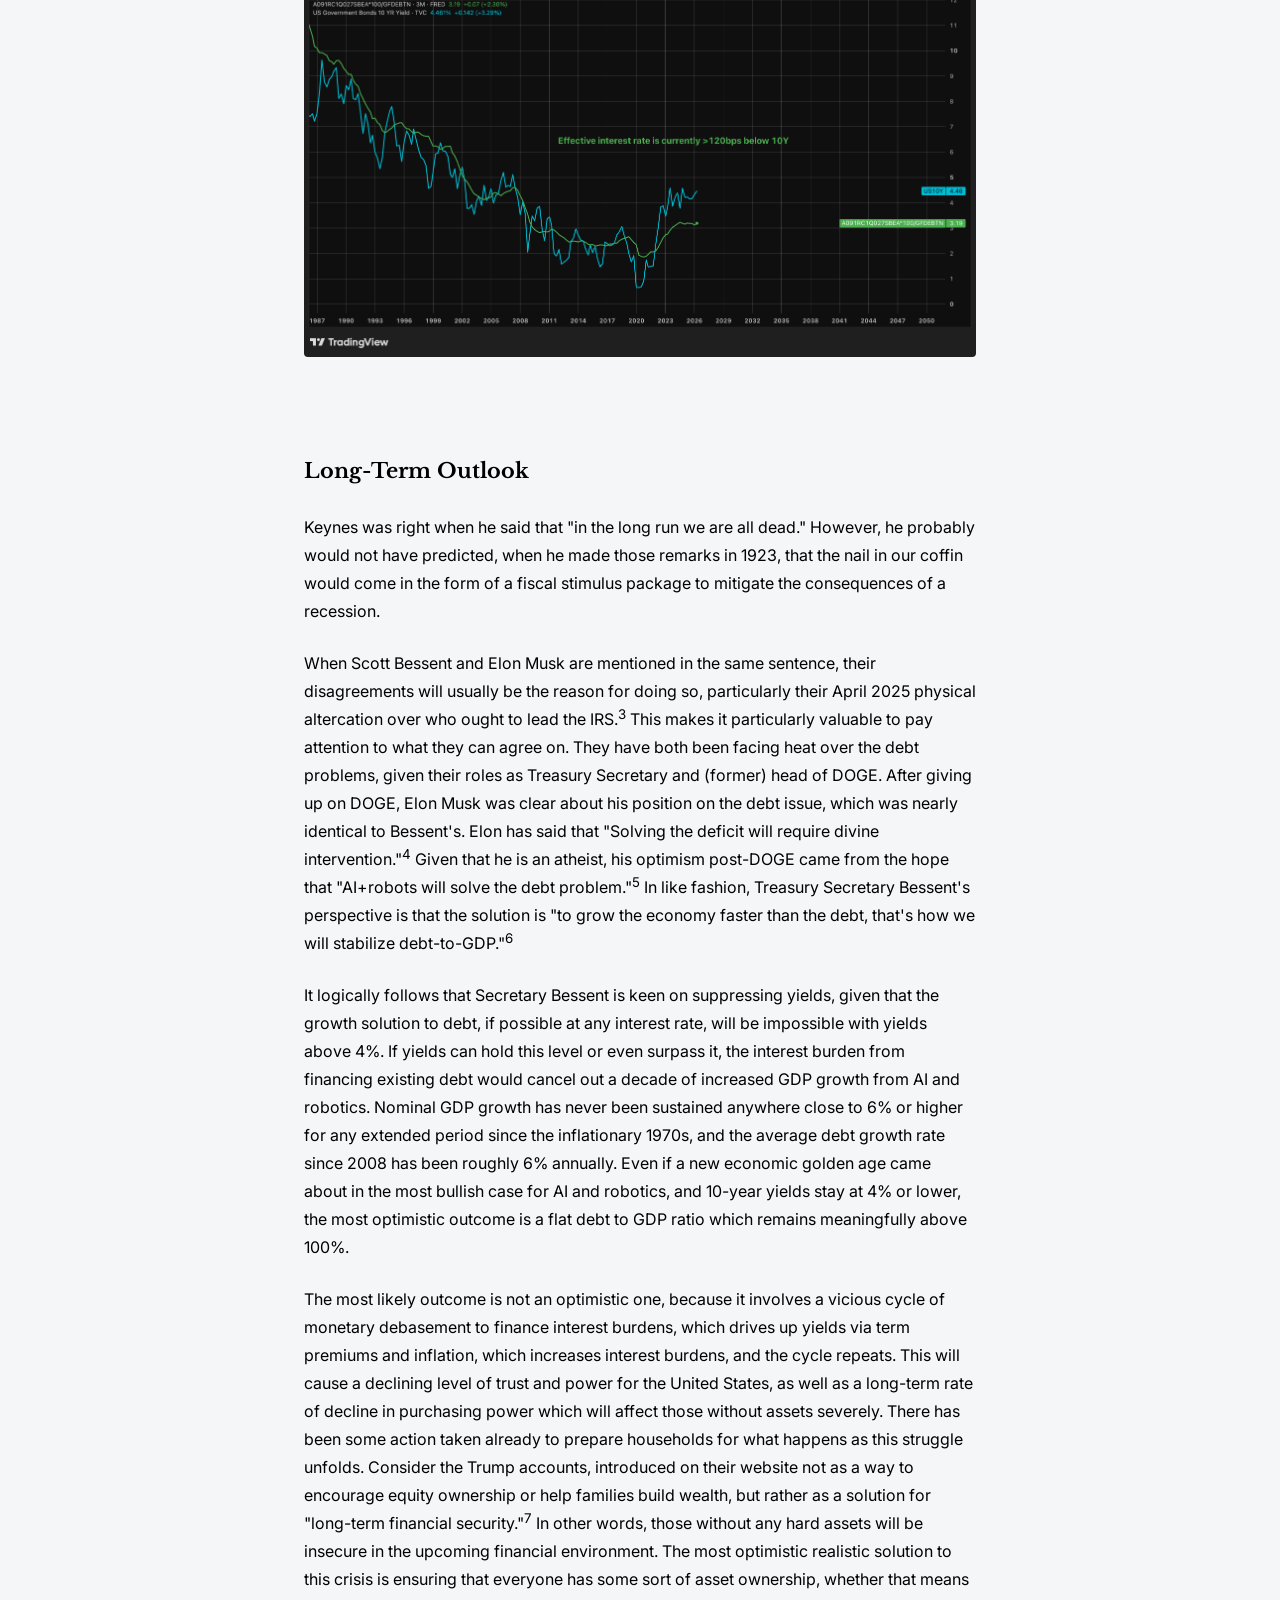
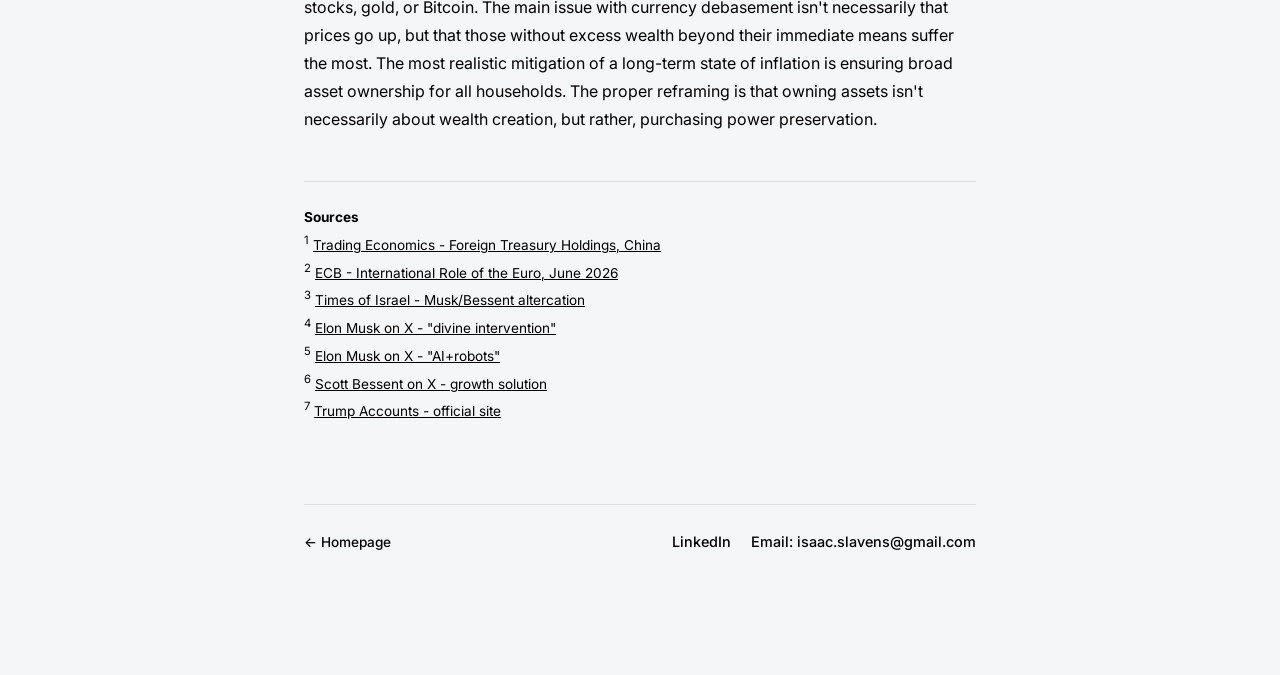
==== commit d97f9df1: "Show email as plain text instead of a link Co-Authored-By: Claude Opus 5.5 <noreply@anthropic.com>" ====
--- a/americandebt/index.html
+++ b/americandebt/index.html
@@ -27,7 +27,7 @@
       <a href="../">&larr; Homepage</a>
       <span class="contact-links">
         <a href="https://www.linkedin.com/in/isaac-slavens" target="_blank">LinkedIn</a>
-        <a href="mailto:isaac.slavens@gmail.com">isaac.slavens@gmail.com</a>
+        <span>Email: isaac.slavens@gmail.com</span>
       </span>
     </header>
     
@@ -126,7 +126,7 @@
       <a href="../">&larr; Homepage</a>
       <span class="contact-links">
         <a href="https://www.linkedin.com/in/isaac-slavens" target="_blank">LinkedIn</a>
-        <a href="mailto:isaac.slavens@gmail.com">isaac.slavens@gmail.com</a>
+        <span>Email: isaac.slavens@gmail.com</span>
       </span>
     </footer>
 
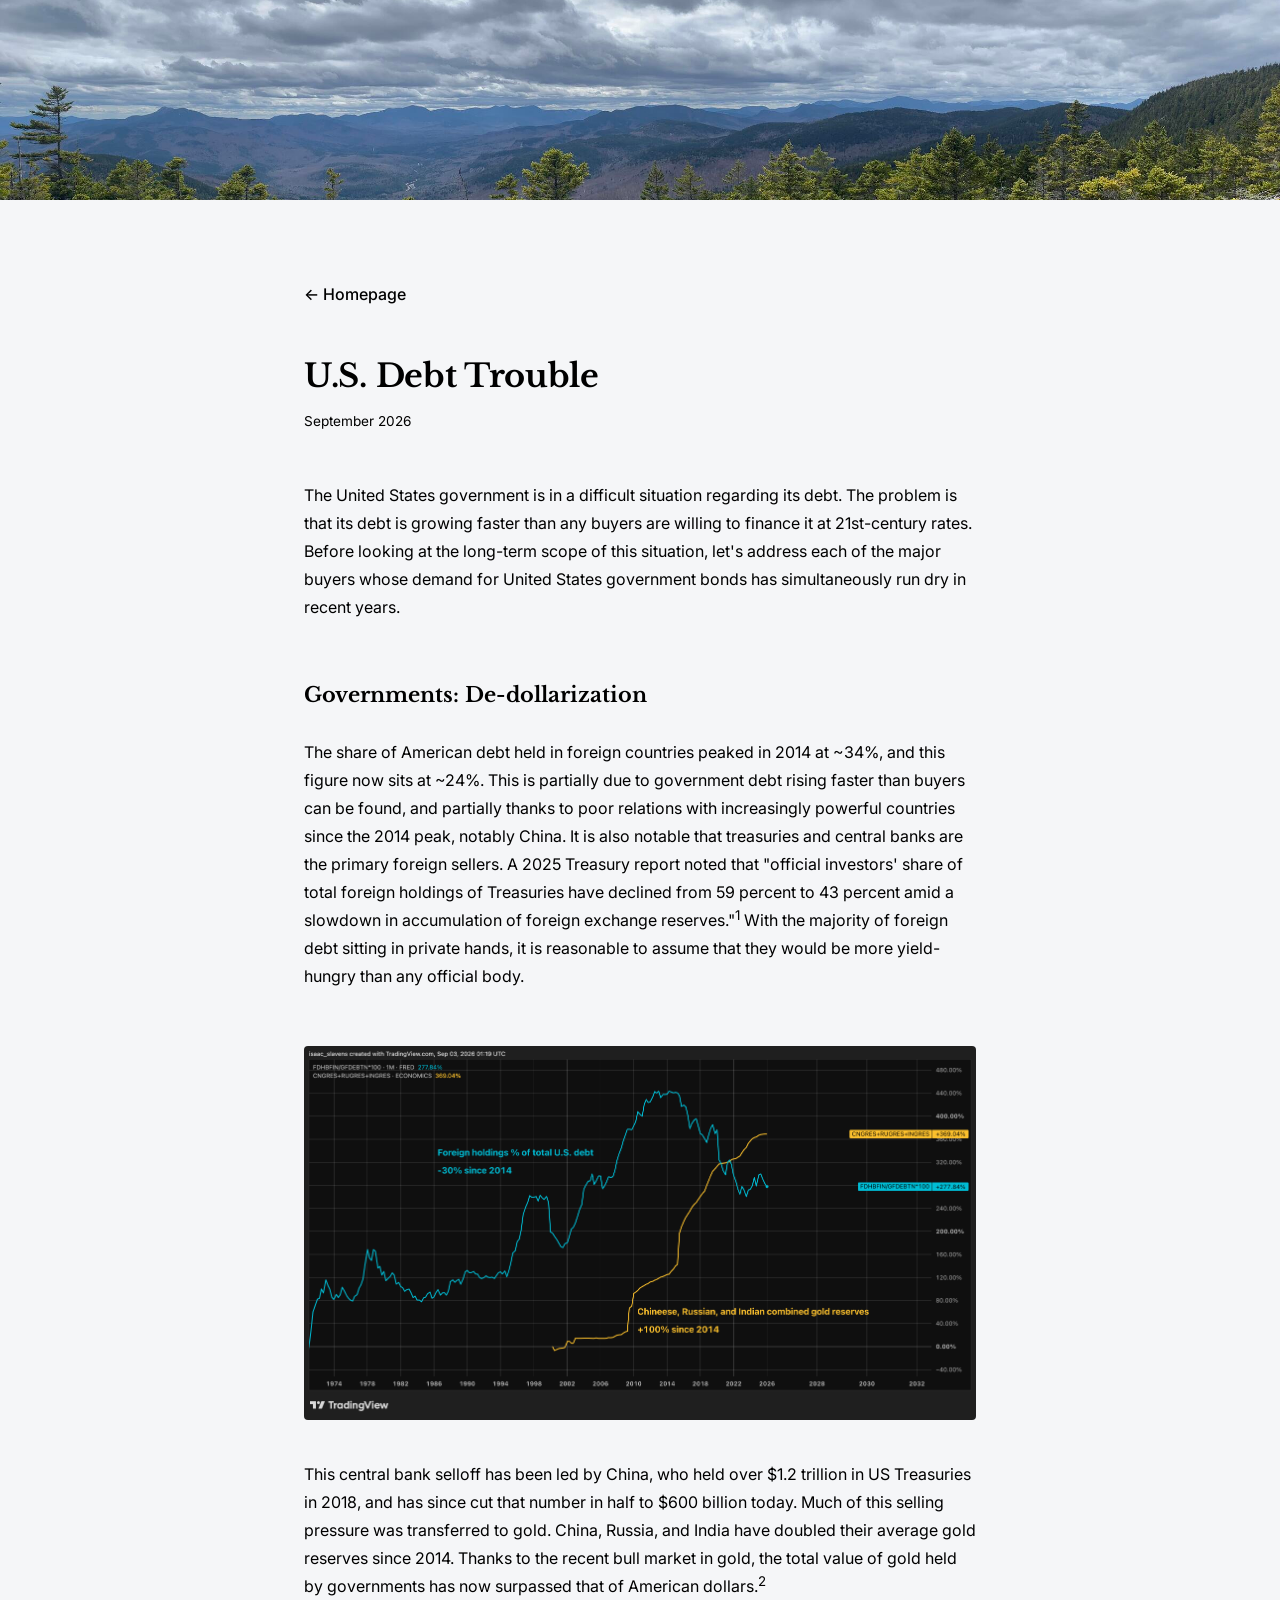
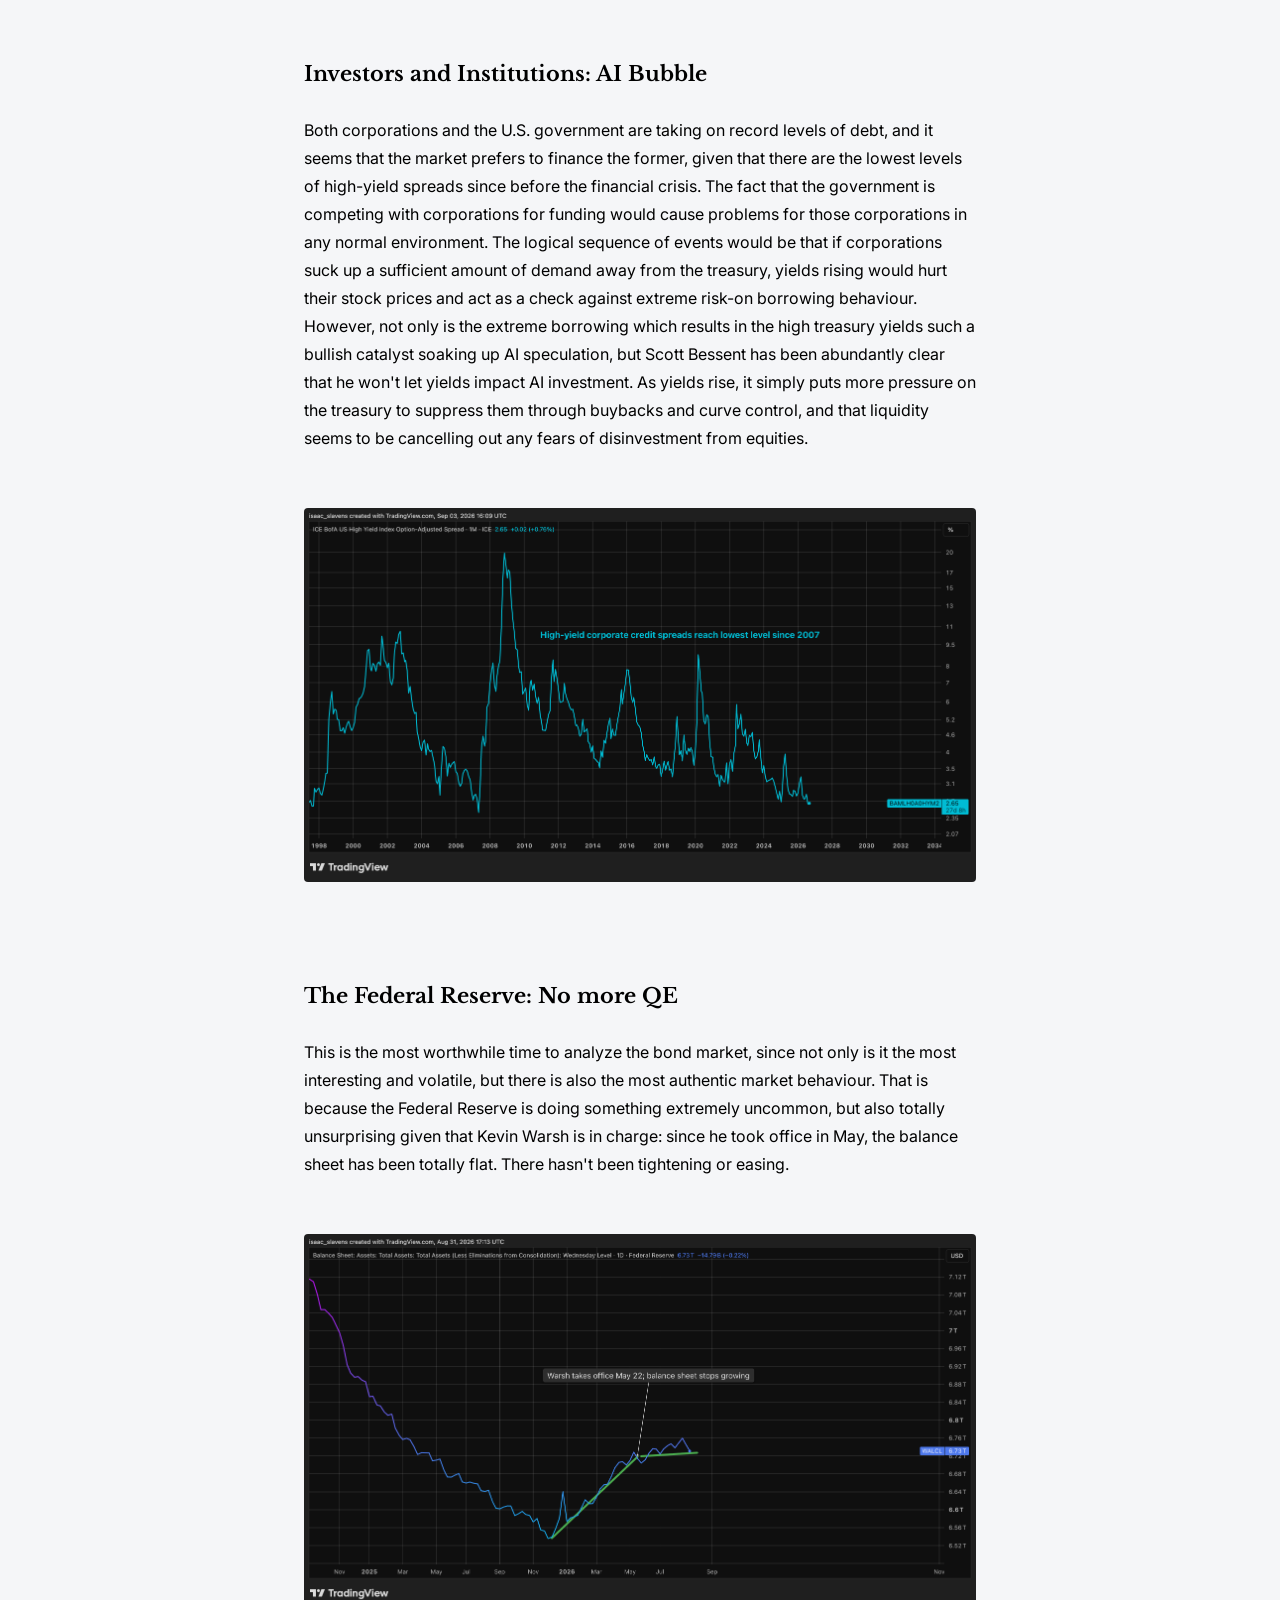
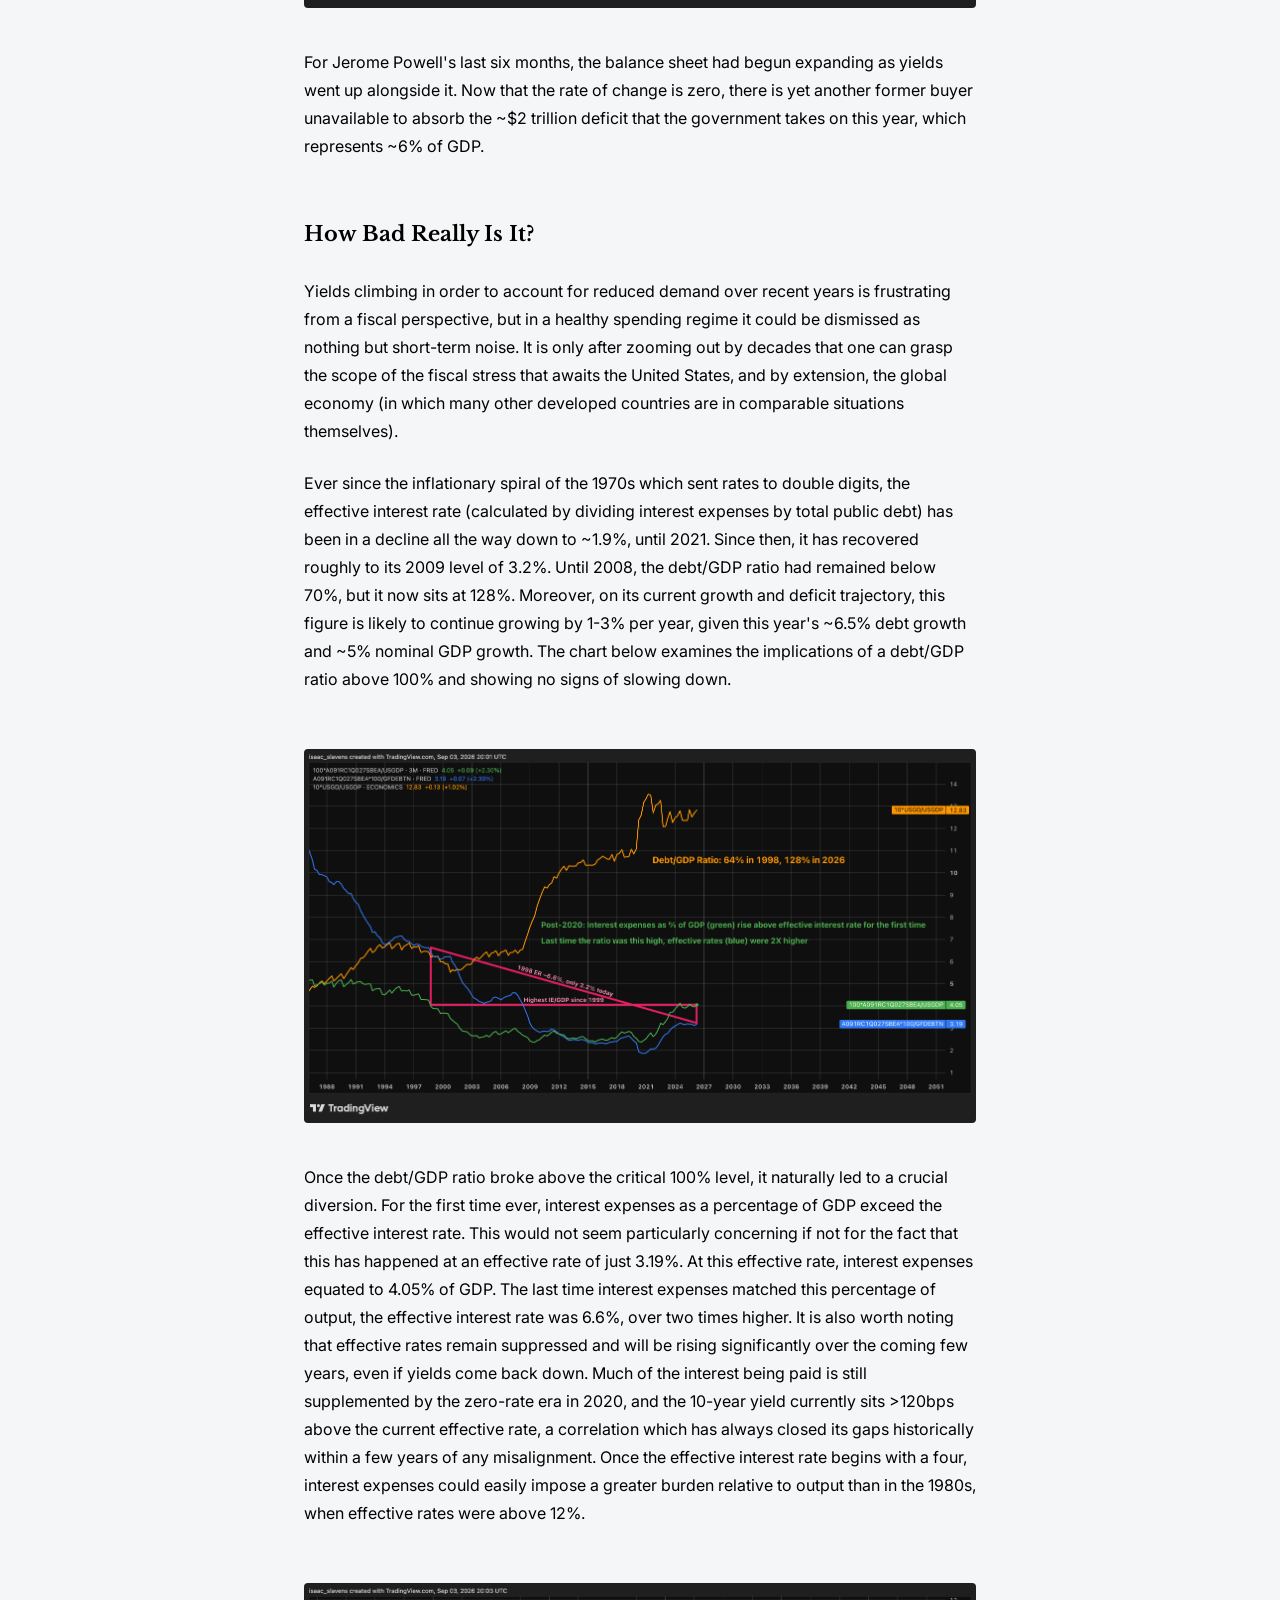
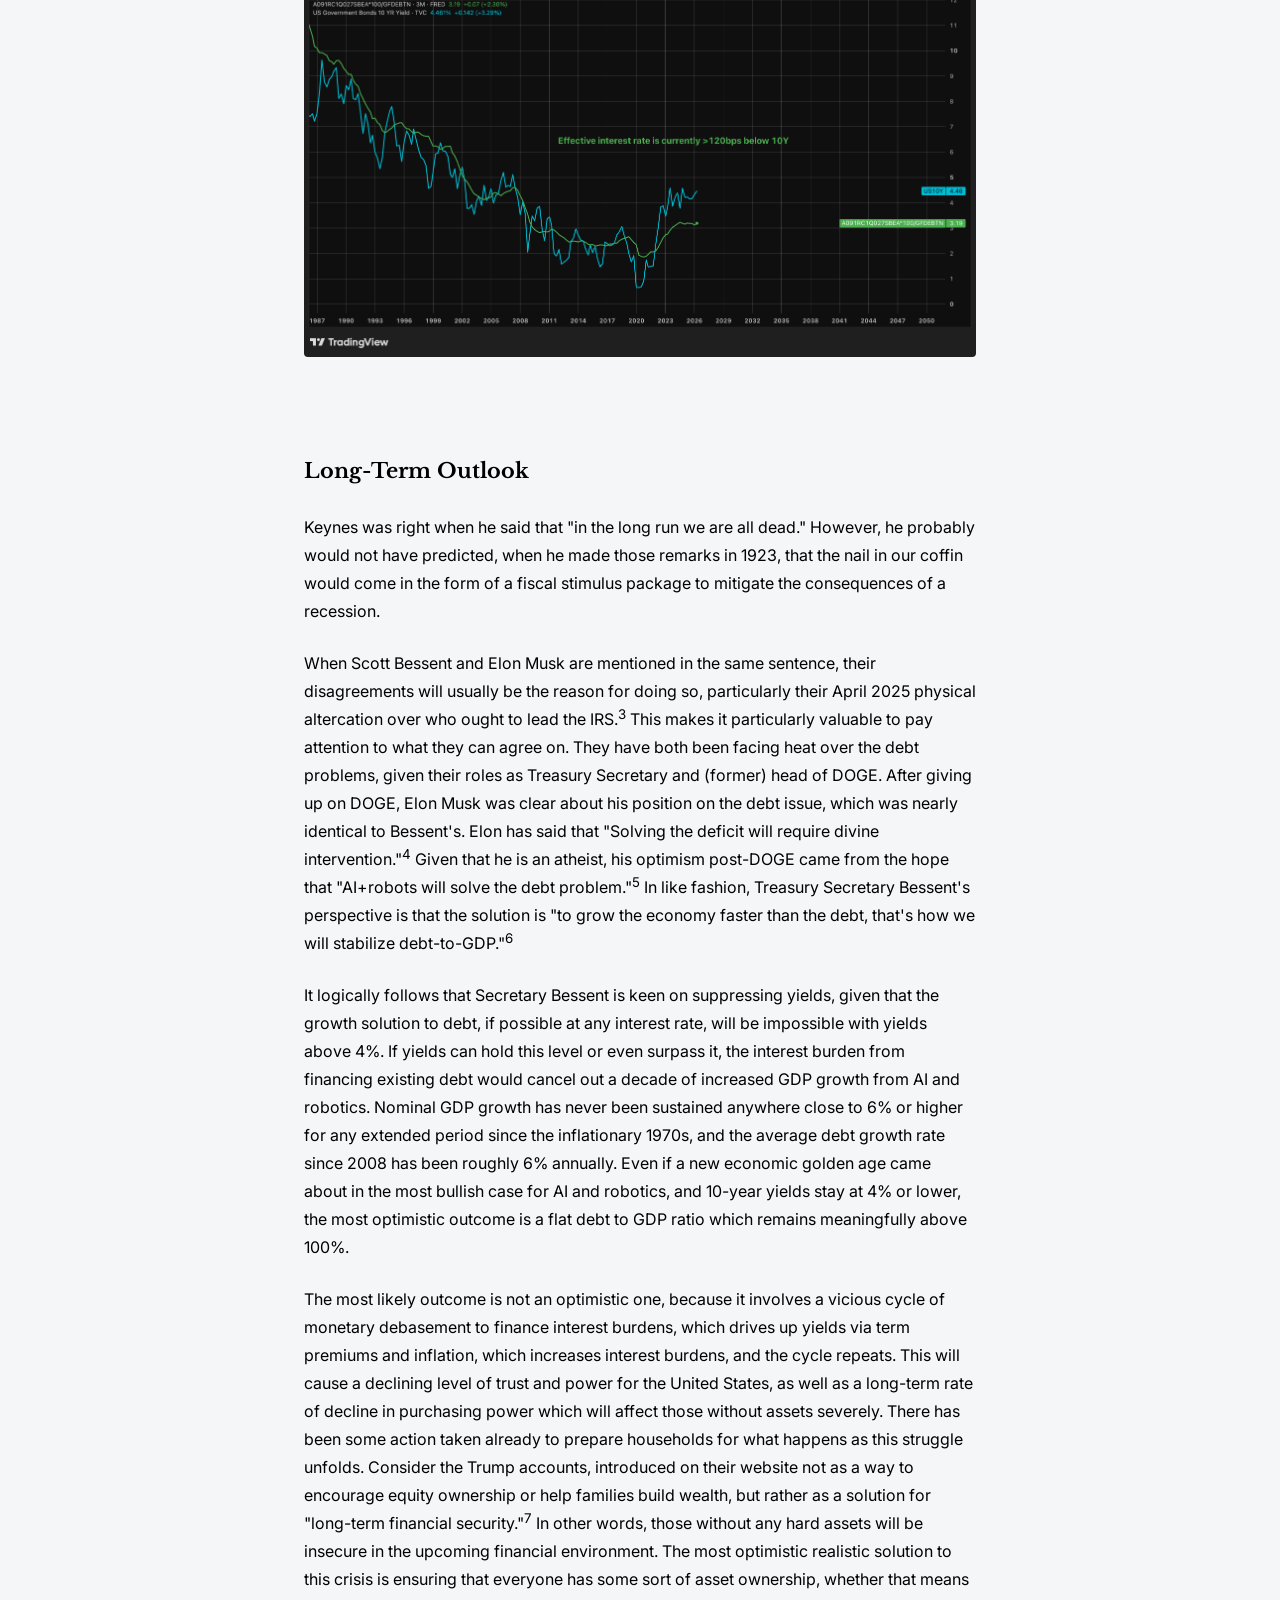
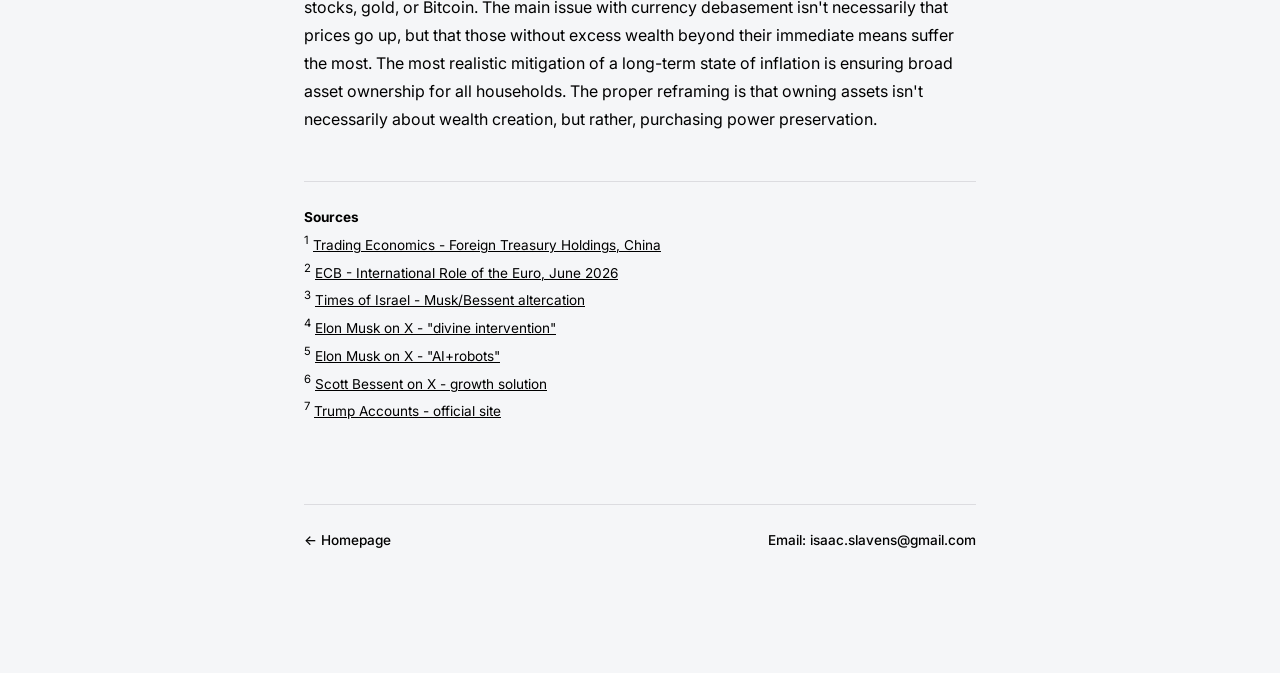
==== commit 8f883f75: "Articles: drop LinkedIn, show email only in the footer Co-Authored-By: Claude Opus 5.5 <noreply@anth" ====
--- a/americandebt/index.html
+++ b/americandebt/index.html
@@ -25,10 +25,6 @@
 
     <header class="site-nav">
       <a href="../">&larr; Homepage</a>
-      <span class="contact-links">
-        <a href="https://www.linkedin.com/in/isaac-slavens" target="_blank">LinkedIn</a>
-        <span>Email: isaac.slavens@gmail.com</span>
-      </span>
     </header>
     
     <h1>U.S. Debt Trouble</h1>
@@ -124,10 +120,7 @@
 
     <footer class="site-nav">
       <a href="../">&larr; Homepage</a>
-      <span class="contact-links">
-        <a href="https://www.linkedin.com/in/isaac-slavens" target="_blank">LinkedIn</a>
-        <span>Email: isaac.slavens@gmail.com</span>
-      </span>
+      <span>Email: isaac.slavens@gmail.com</span>
     </footer>
 
   </div>
--- a/article.css
+++ b/article.css
@@ -49,13 +49,6 @@
 
 .site-nav a:hover {
   color: #3d5a80;
-}
-
-.contact-links {
-  display: flex;
-  flex-wrap: wrap;
-  gap: 4px 20px;
-  font-size: 0.9rem;
 }
 
 h1 {
